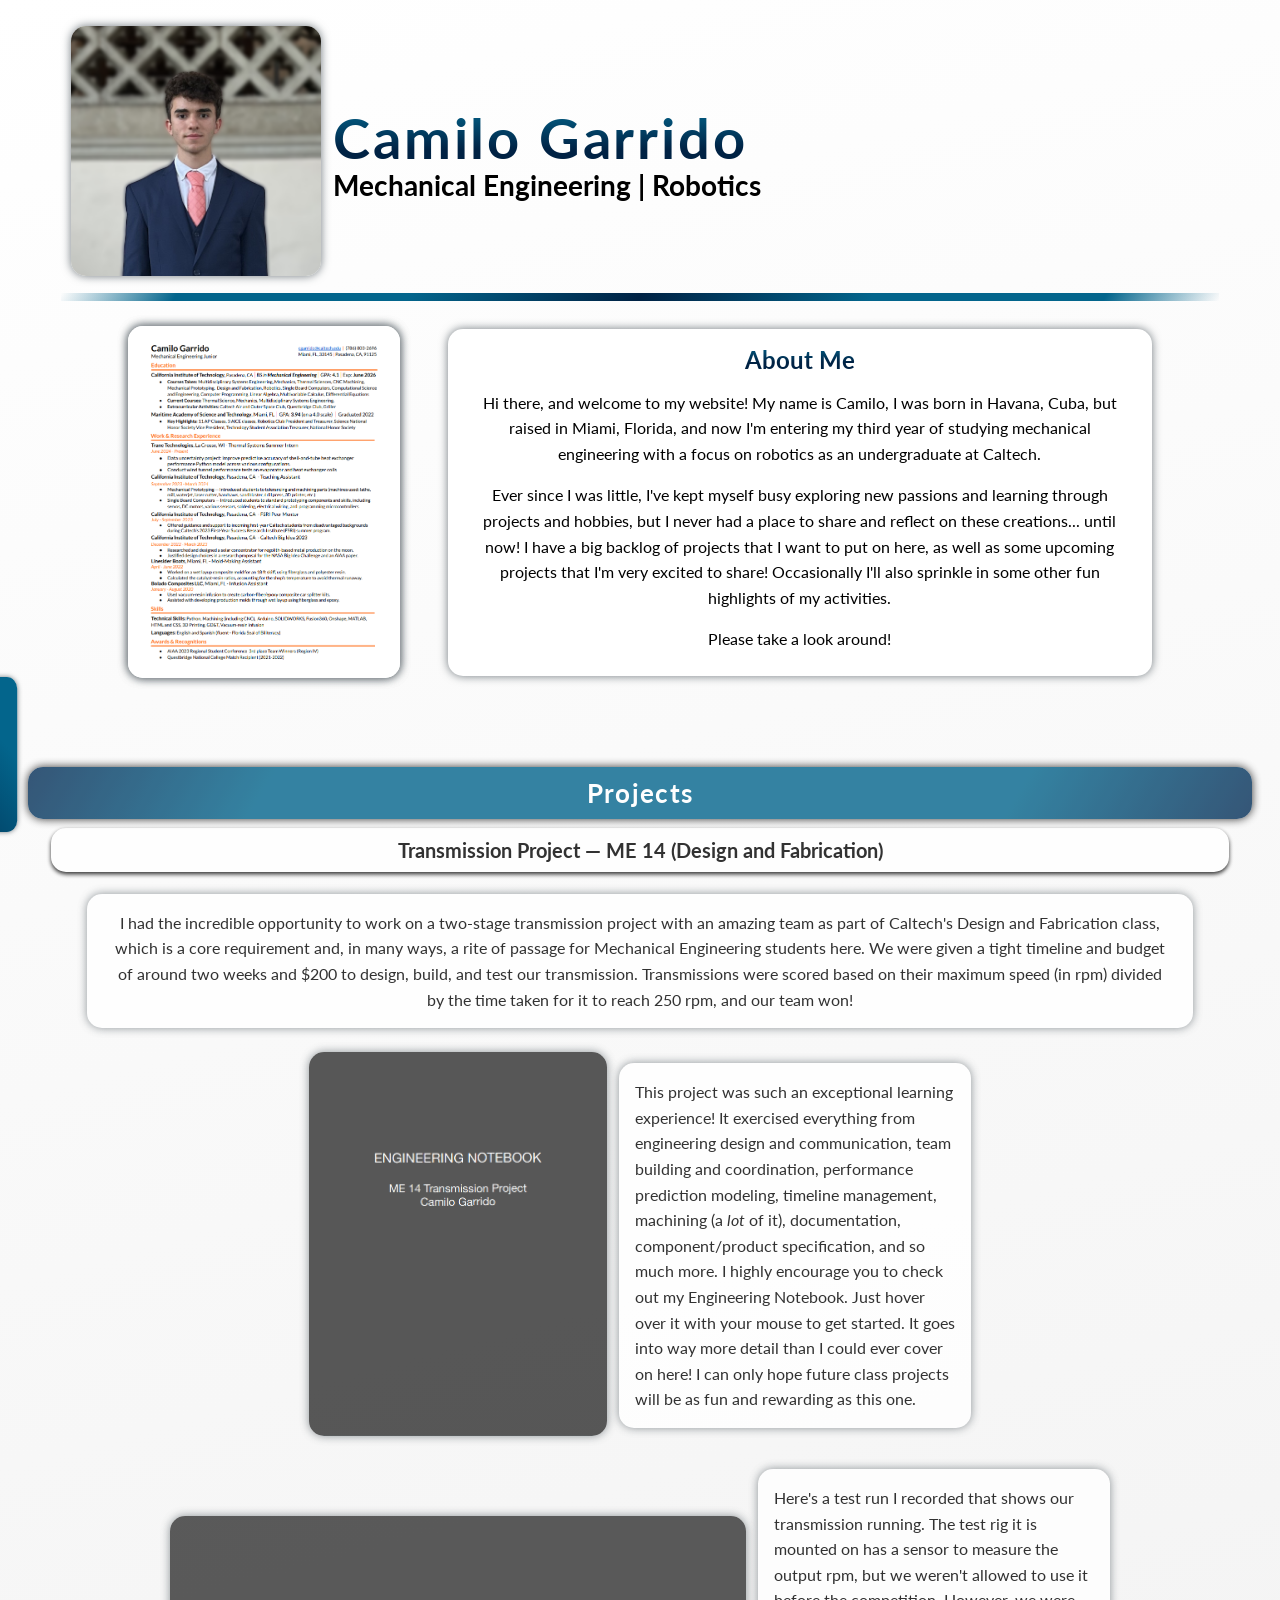
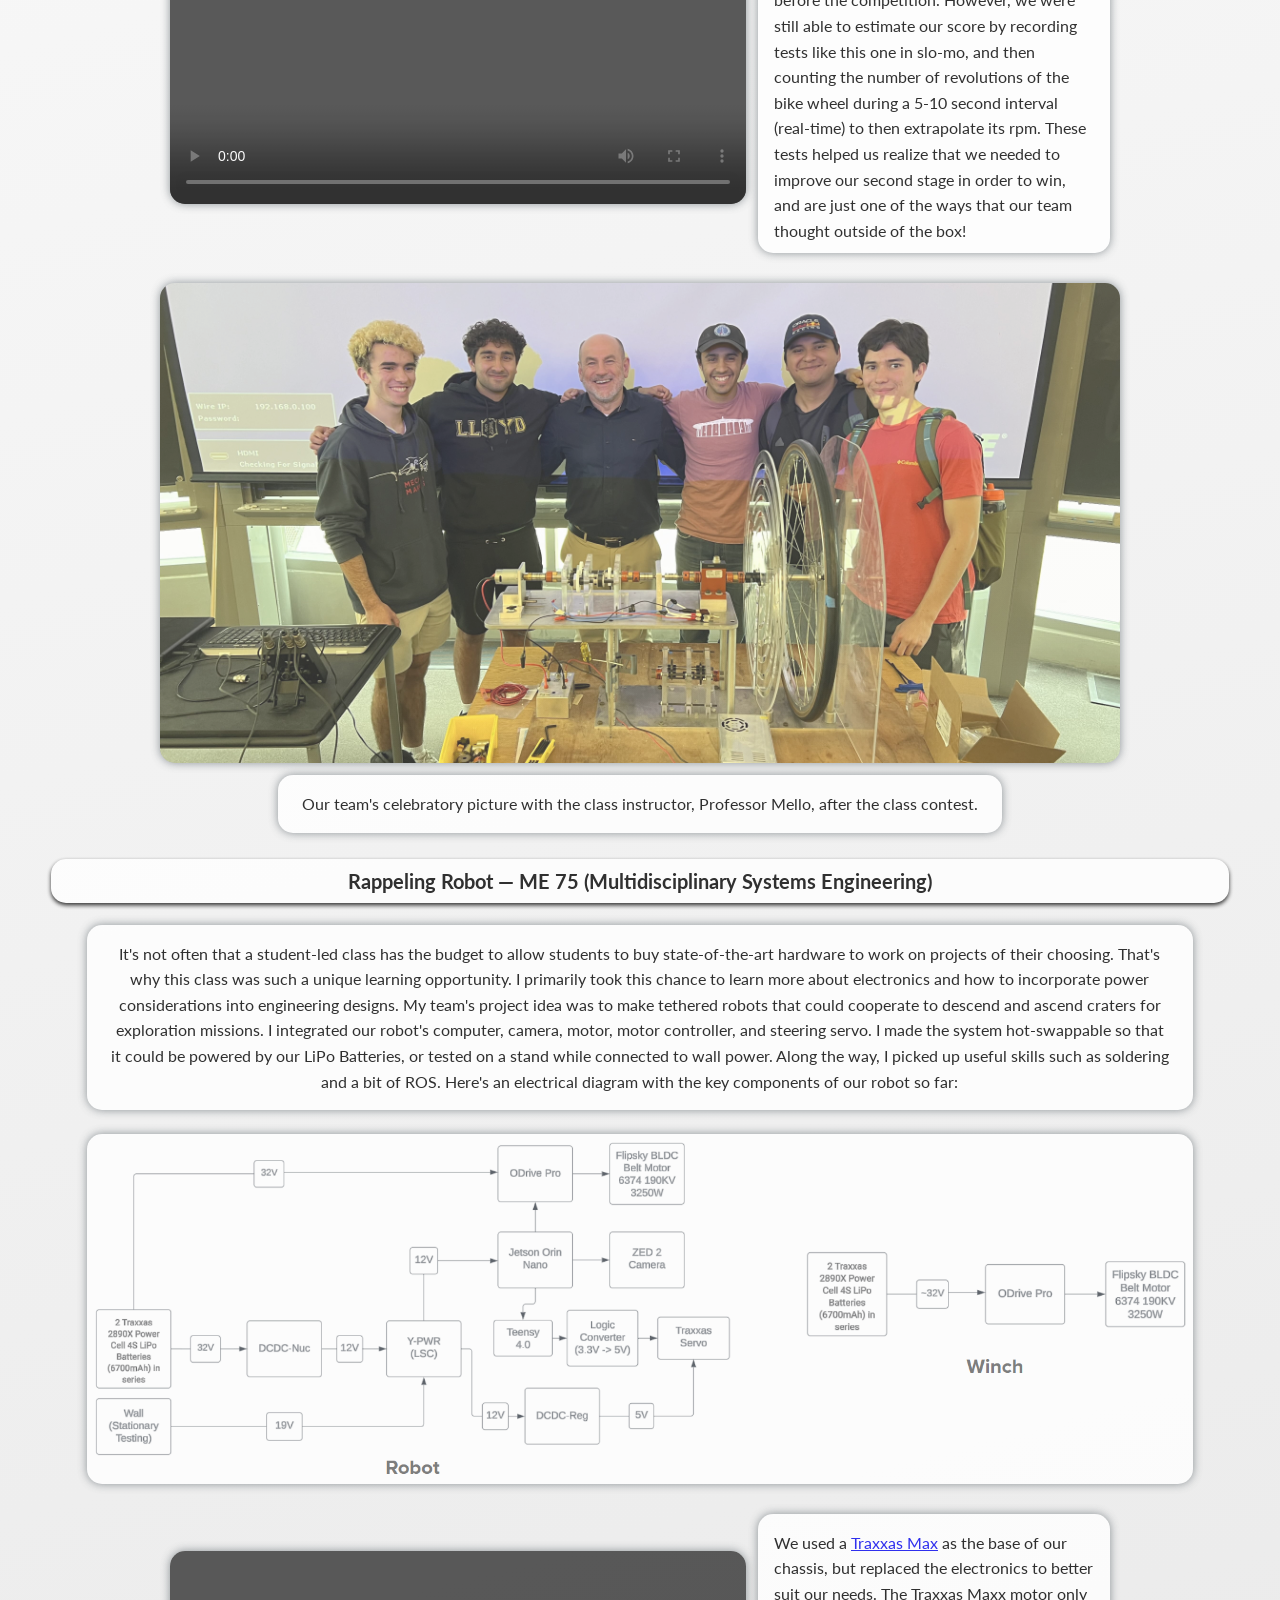
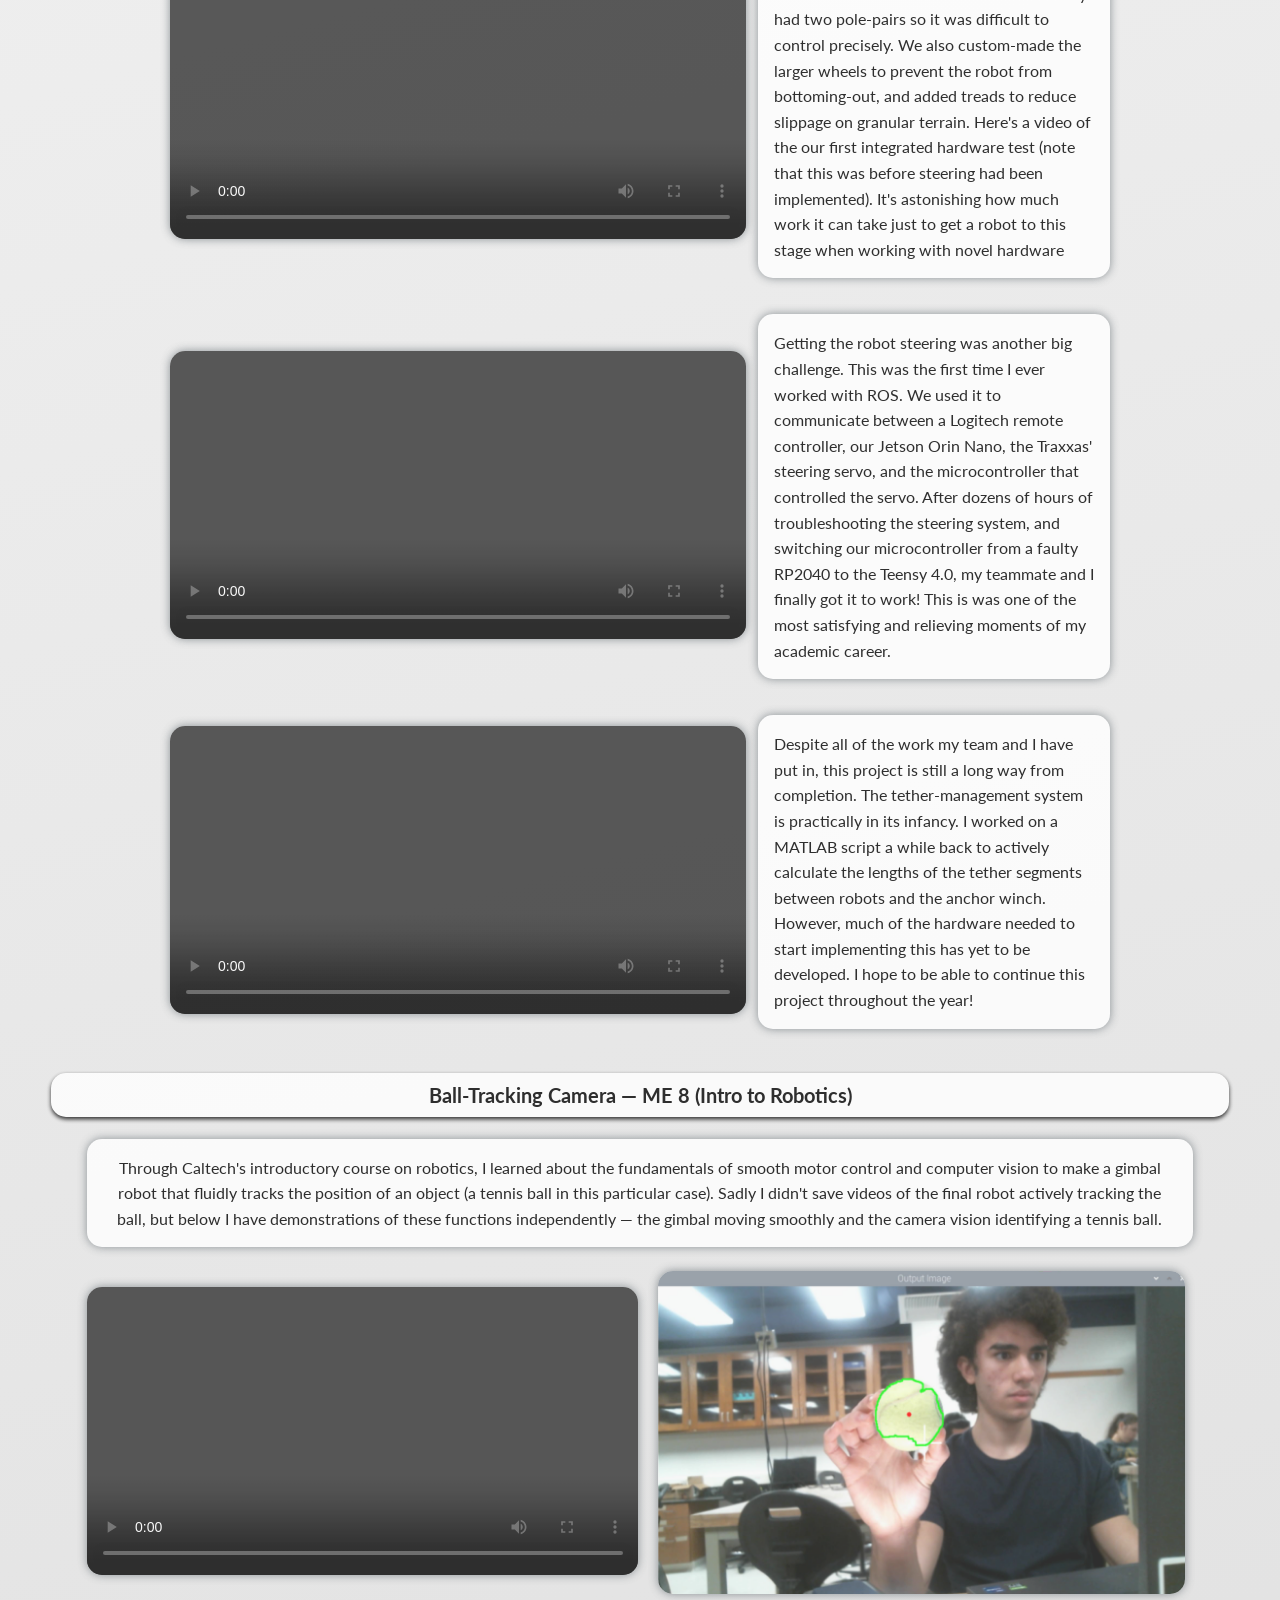
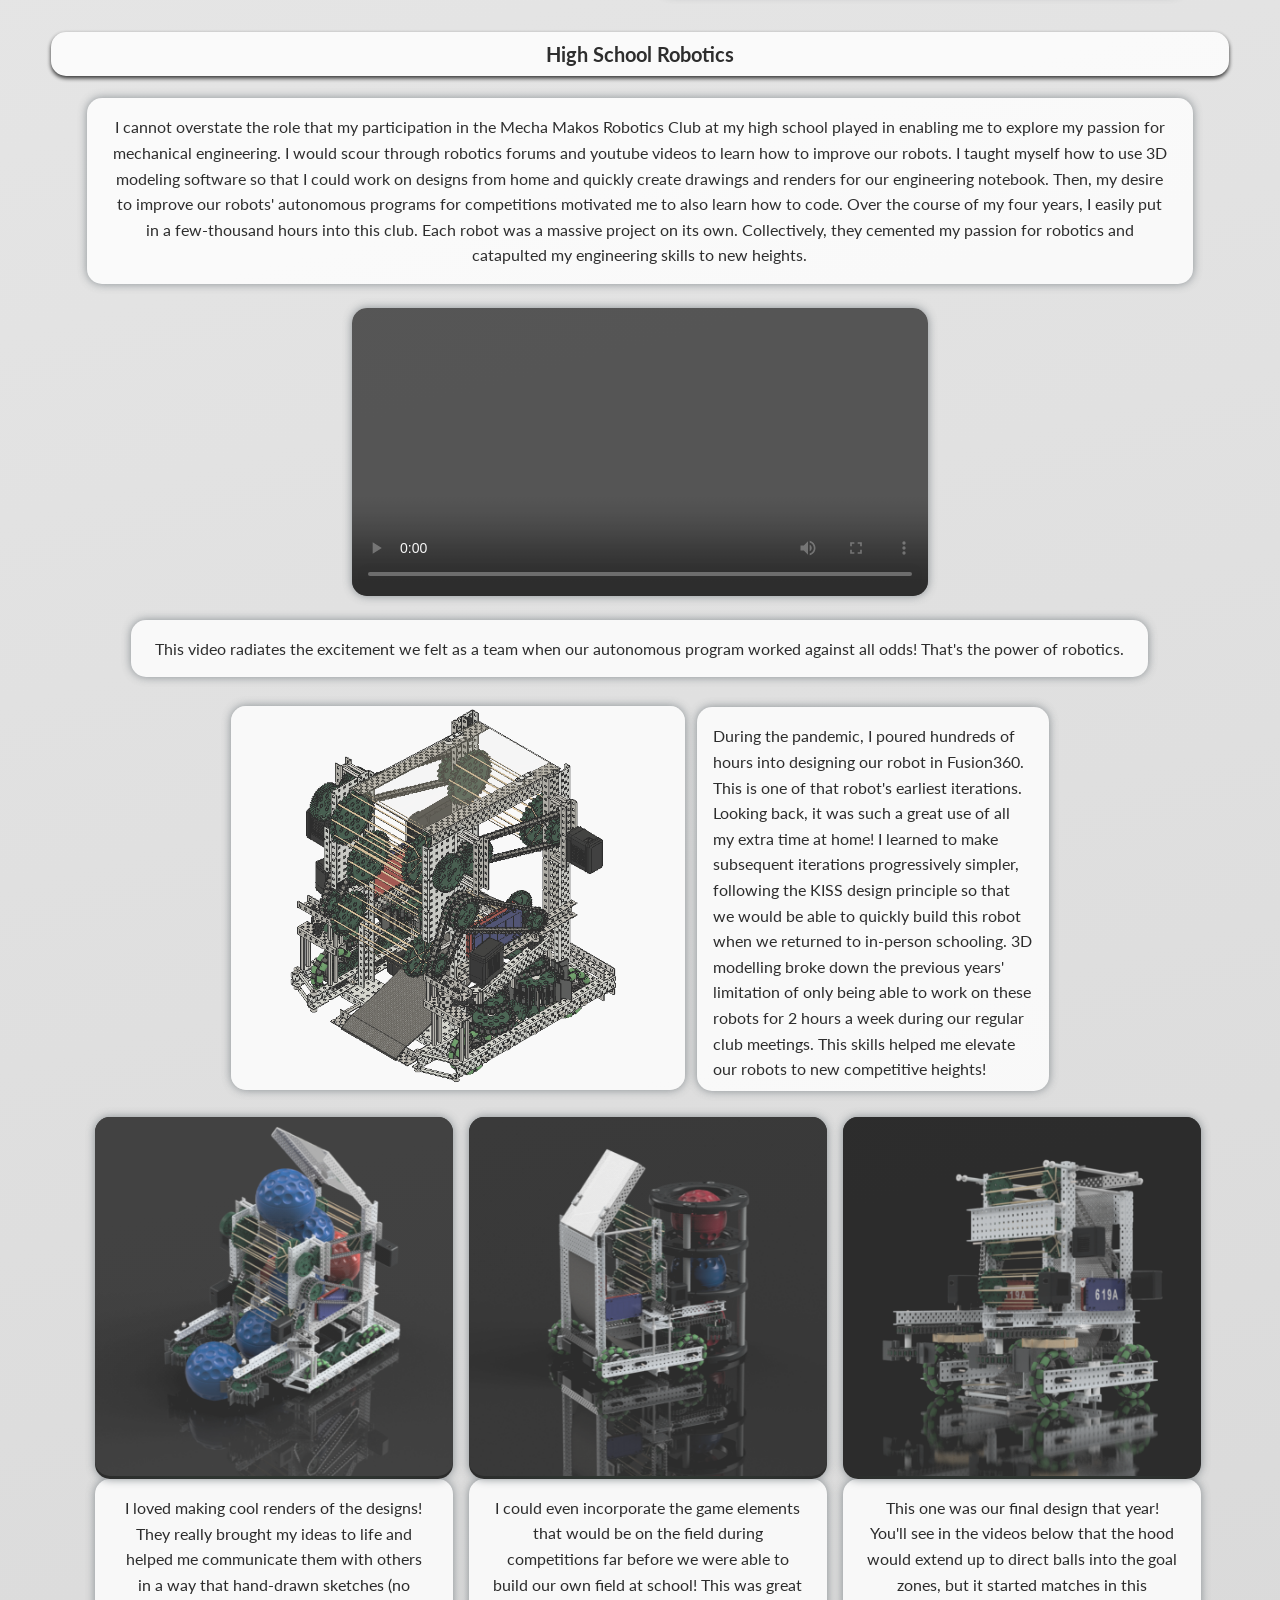
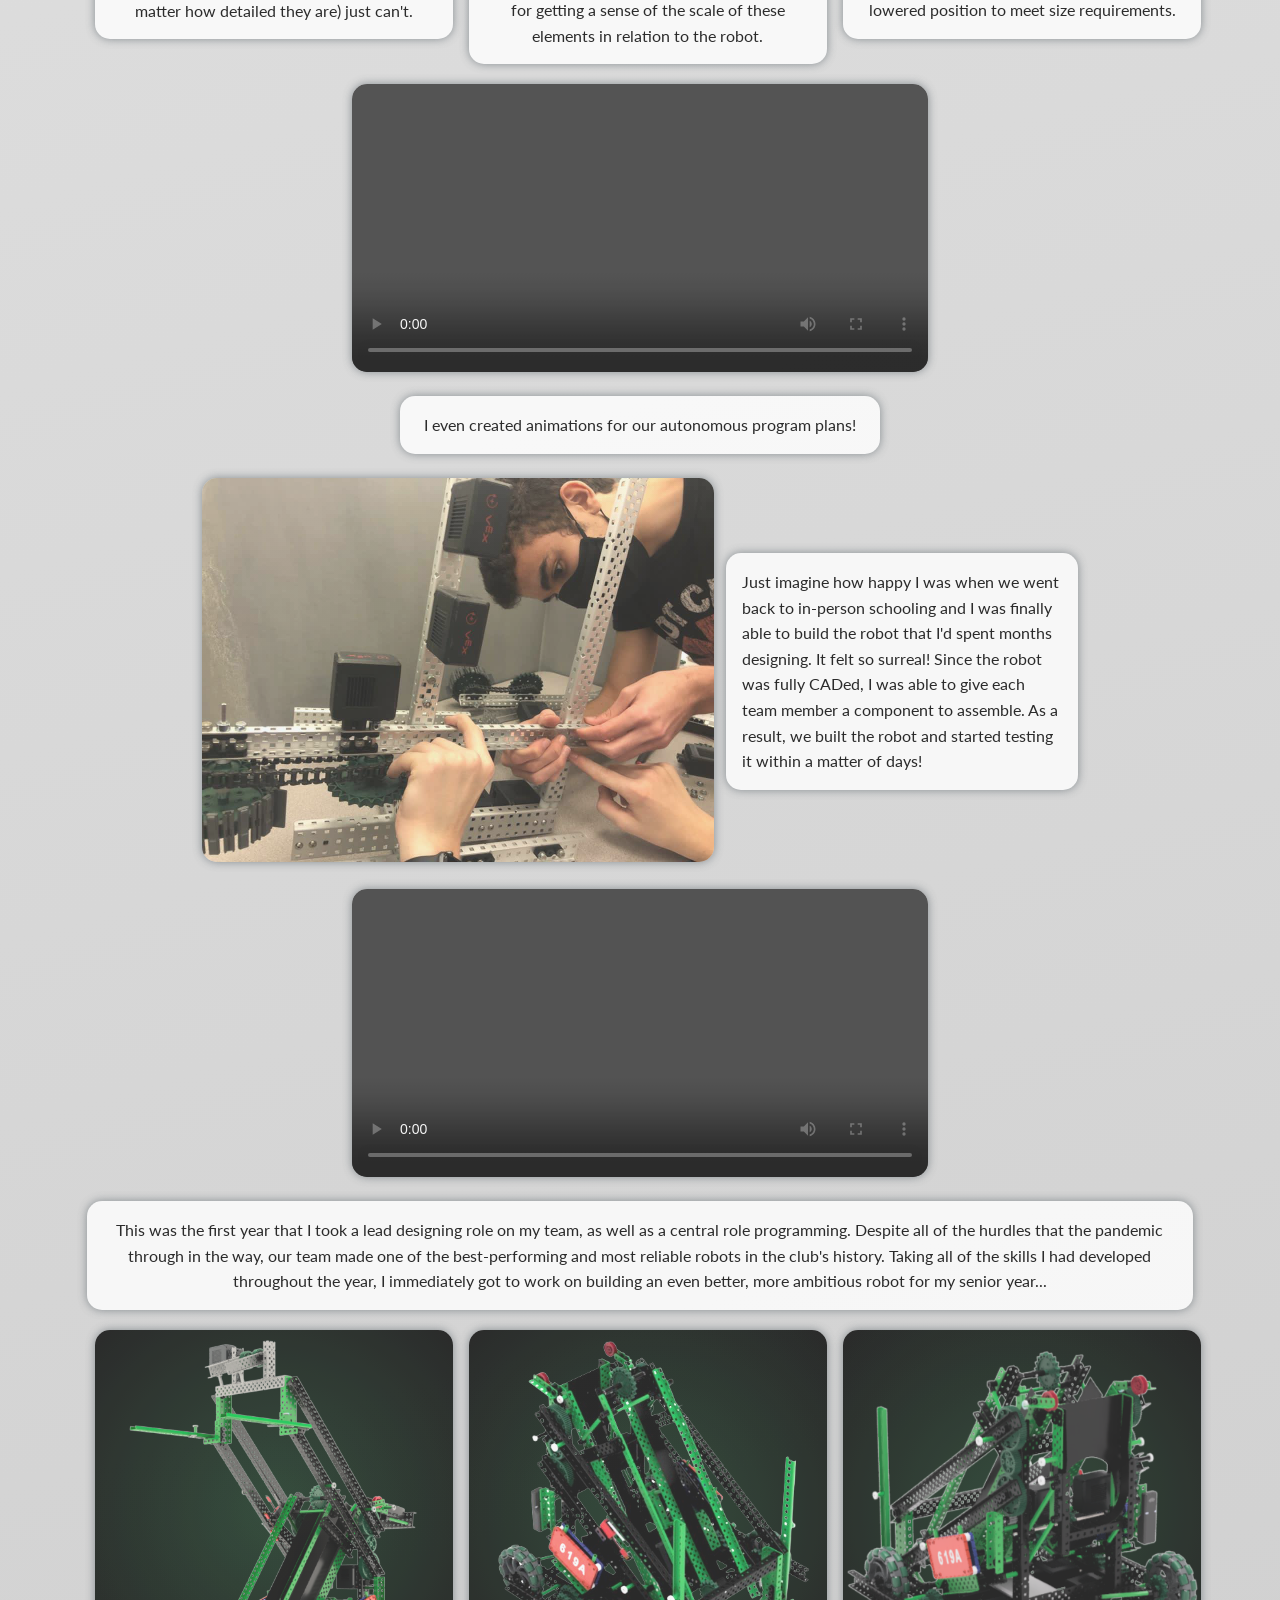
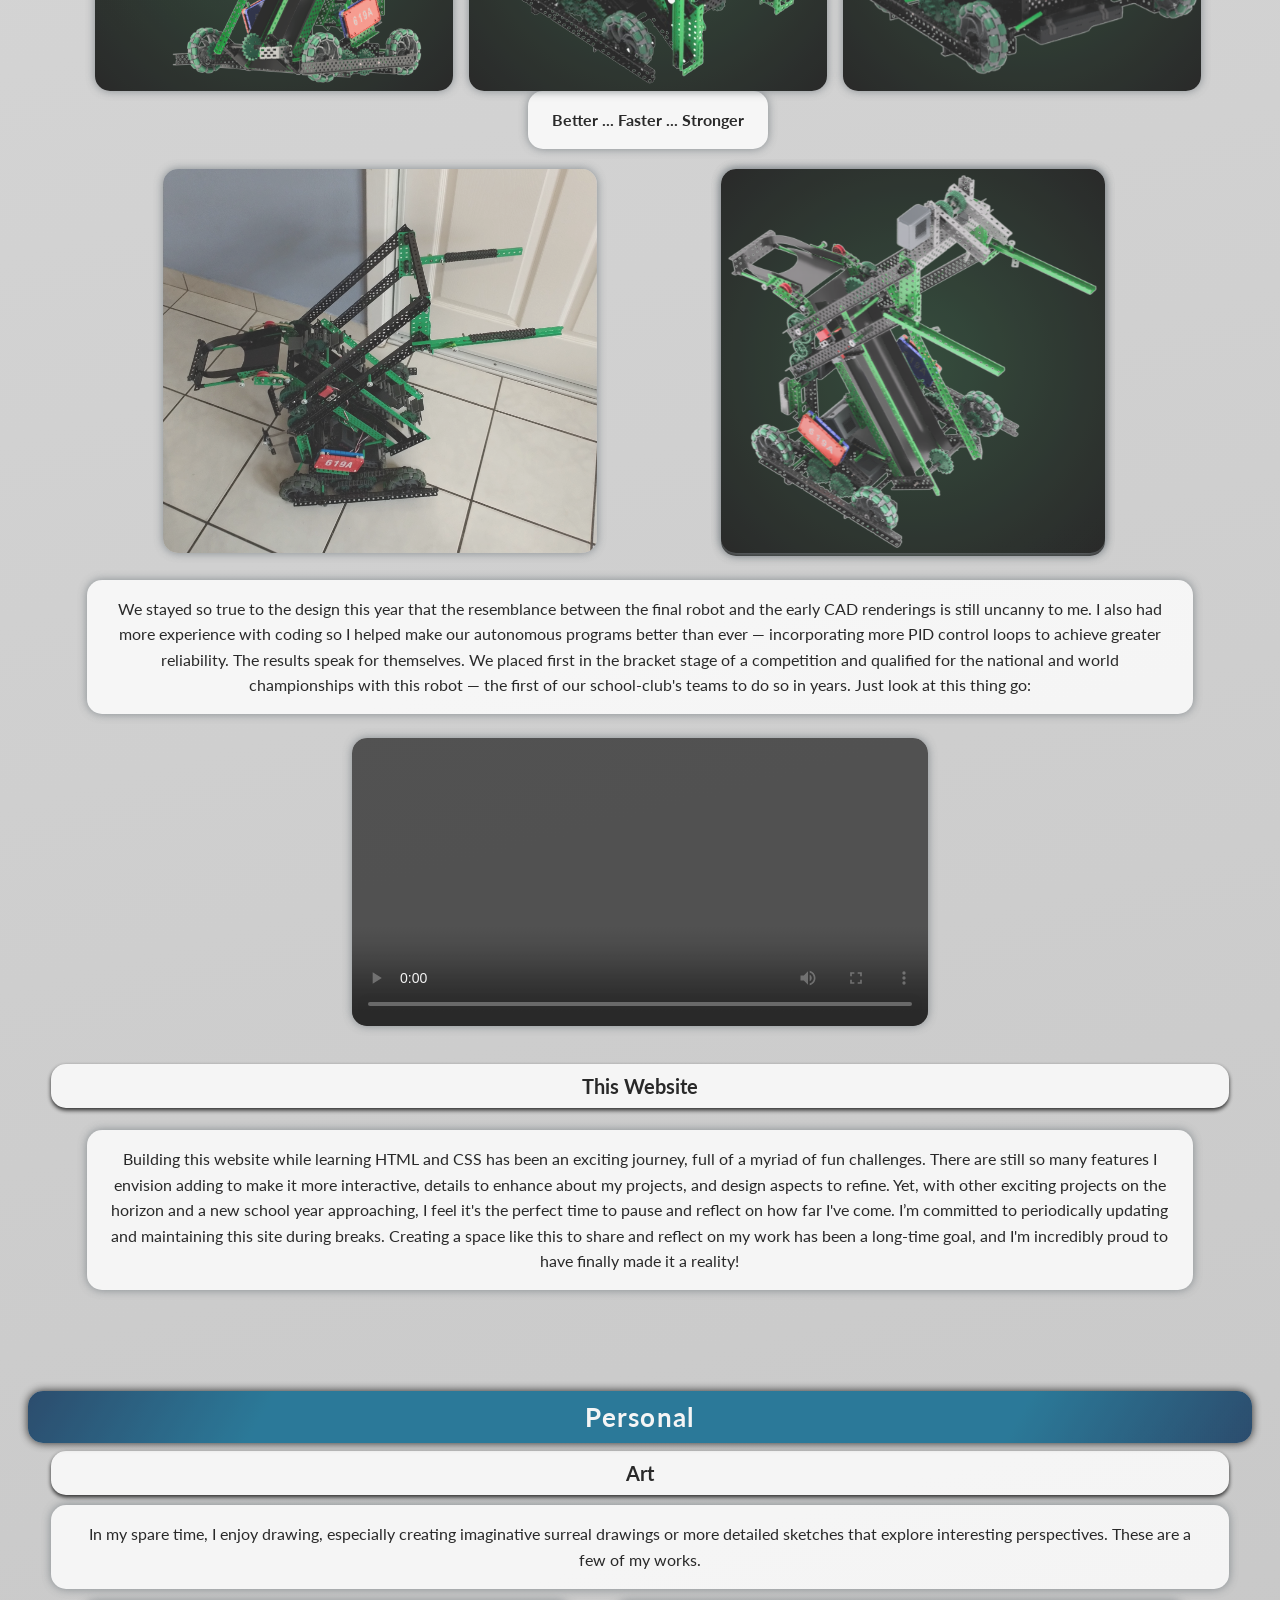
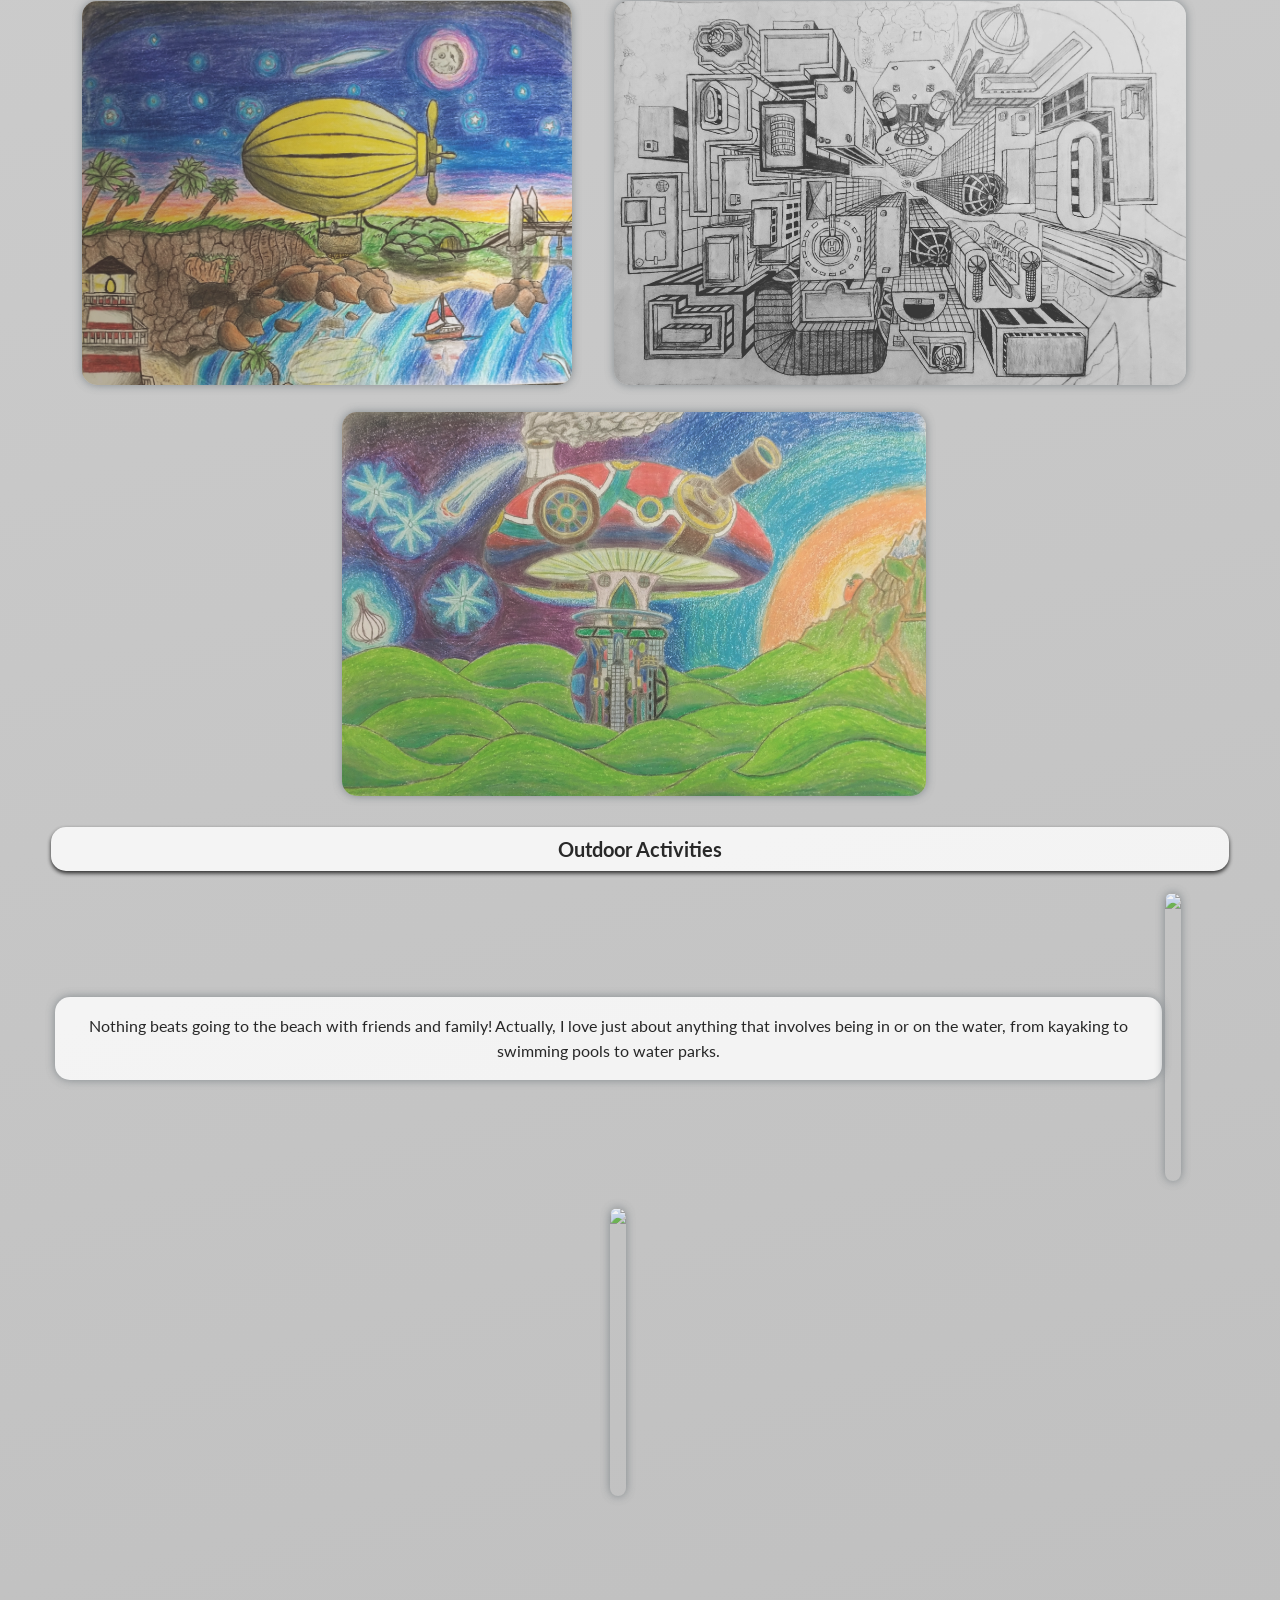
==== index.html @ 1decea57 "Fixed Resume Link" ====
<!DOCTYPE html>

<html lang="en">
    <head>
        <meta charset="UTF-8" />
        <meta name="viewport" content="width=device-width, initial-scale=1.0" />
        <link href="styles.css" rel="stylesheet" />
        <link href='https://fonts.googleapis.com/css?family=Lato' rel='stylesheet'>
        <link rel="stylesheet" href="https://cdnjs.cloudflare.com/ajax/libs/font-awesome/4.7.0/css/font-awesome.min.css">
        <title>Camilo's Portfolio</title>
    </head>
    <body>
        <main id="main">
            <div class="outer" id="welcome-section">
                <div id="name-and-headshot" class="entry">
                    <div id="headshot" class="left media">
                        <img id="headshot" src="portfolio-media/Profile Picture Square.png" />
                    </div>
                    <div id="name-and-headline">
                        <h1 id="name">Camilo Garrido</h1>
                        <h4 id="headline">Mechanical Engineering | Robotics</h4>
                    </div>
                </div>
                <hr/>
                <div id="resume-and-about-me" class="entry">
                    <div id="resume" class="clickable media">
                        <a id="resume-link" target="_blank" href="https://camilo-garrido.github.io/Personal-Portfolio/portfolio-media/Camilo Garrido Resume 2024.pdf">
                            <img id="resume" src="portfolio-media/Resume.png"/>
                            <p id="resume">View my Resume</p>
                        </a>
                    </div>
                    <div id="about-me">
                        <h3 id="about-me">About Me</h3>
                        <p>Hi there, and welcome to my website! My name is Camilo, 
                            I was born in Havana, Cuba, but raised in Miami, 
                            Florida, and now I'm entering my third year of 
                            studying mechanical engineering with a focus on 
                            robotics as an undergraduate at Caltech.</p>
                        <p>Ever since I was little, I've kept myself busy 
                            exploring new passions and learning through projects
                             and hobbies, but I never had a place to share and
                              reflect on these creations... until now! I 
                              have a big backlog of projects that I want to put 
                              on here, as well as some upcoming projects that 
                              I'm very excited to share!  Occasionally I'll also
                               sprinkle in some other fun highlights of my 
                               activities.</p>
                        <p>Please take a look around!</p>
                    </div>
                </div>
            </div>
            <div id="projects" class="outer">
                <h2 id="projects-title">Projects</h2>
                <div id="ME-14-Transmission-Project" class="project-tile">
                    <h3>Transmission Project — ME 14 (Design and Fabrication)</h3>
                    <div class="entry full">
                        <p>I had the incredible opportunity to work on a
                            two-stage transmission project with an amazing
                            team as part of Caltech's Design and Fabrication 
                            class, which is a core requirement and, in many 
                            ways, a rite of passage for Mechanical Engineering 
                            students here. We were given a tight timeline and 
                            budget of around two weeks and $200 to design, 
                            build, and test our transmission. Transmissions 
                            were scored based on their maximum speed (in rpm) 
                            divided by the time taken for it to reach 250 rpm,
                            and our team won!
                        </p>
                    </div>
                    <div class="entry">
                        <div id="transmission-notebook" class="left media">
                            <img id="transmission-notebook-img" src="portfolio-media/Transmission Engineering Notebook Cover.png" />
                            <embed src="portfolio-media/Transmission Engineering Notebook .pdf" 
                                type="application/pdf">
                        </div>
                        <div class="right text">
                            <p>This project was such an exceptional learning experience!
                                It exercised everything from engineering design and 
                                communication, team building and coordination, 
                                performance prediction modeling, timeline
                                management, machining (a <em>lot</em> of it), 
                                documentation, component/product specification, and 
                                so much more. I highly encourage you to check out my 
                                Engineering Notebook. Just hover over it with your mouse
                                to get started. It goes into way more detail than
                                I could ever cover on here! I can only hope future
                                class projects will be as fun and rewarding as this one.
                            </p>
                        </div>
                    </div>
                    <div class="entry">
                        <div class="left media">
                            <video src="portfolio-media/Transmission Testing.mp4" controls>
                                Your browser does not support the video tag.
                            </video>
                        </div>
                        <div class="right">
                            <p>Here's a test run I recorded that shows our transmission 
                                running. The  test rig it is mounted on has a sensor to 
                                measure the output rpm, but we weren't allowed to
                                use it before the competition. However, we were still
                                able to estimate our score by recording tests like
                                this one in slo-mo, and then counting the number of 
                                revolutions of the bike wheel during a 5-10 second
                                interval (real-time) to then extrapolate its rpm.
                                These tests helped us realize that we needed to improve
                                our second stage in order to win, and are just one
                                of the ways that our team thought outside of the box!
                            </p>
                        </div>
                    </div>
                    <div class="entry full media">
                        <img src="portfolio-media/Celebration With Professor Mello.jpg" />
                    </div>
                    <div class="full">
                        <p>Our team's celebratory picture with the class instructor,
                            Professor Mello, after the class contest.</p>
                    </div>
                </div>
                <div id="ME-75-Rappeling Robots-Project" class="project-tile">
                    <h3>Rappeling Robot — ME 75 (Multidisciplinary Systems Engineering)</h3>
                    <div class="entry full">
                        <p>It's not often that a student-led class has the budget
                            to allow students to buy state-of-the-art hardware to
                            work on projects of their choosing. That's why this 
                            class was such a unique learning opportunity. I primarily
                            took this chance to learn more about electronics and
                            how to incorporate power considerations into engineering
                            designs. My team's project idea was to make tethered 
                            robots that could cooperate to descend and ascend craters 
                            for exploration missions. I integrated our robot's 
                            computer, camera, motor, motor controller, and steering 
                            servo. I made the system hot-swappable so that it 
                            could be powered by our LiPo Batteries, or tested on
                            a stand while connected to wall power. Along the way,
                            I picked up useful skills such as soldering and a bit
                            of ROS. Here's an electrical diagram with the key 
                            components of our robot so far:
                        </p>
                    </div>
                    <div class="entry full media">
                        <img src="portfolio-media/ME 75 Electrical Schematic.png" />
                    </div>
                    <div class="entry">
                        <div id="" class="left media">
                            <video src="portfolio-media/Rappeling Robot Driving Day 1.mp4" controls>
                                Your browser does not support the video tag.
                            </video>
                        </div>
                        <div class="right">
                            <p>We used a <a target="blank" href="https://traxxas.com/products/landing/maxx/">
                                Traxxas Max</a> as the base of our chassis, but 
                                replaced the electronics to better suit our needs.
                                The Traxxas Maxx motor only had two pole-pairs so
                                it was difficult to control precisely. We also 
                                custom-made the larger wheels to prevent the robot
                                from bottoming-out, and added treads to reduce
                                slippage on granular terrain. Here's a video of 
                                the our first integrated hardware test (note that
                                this was before steering had been implemented). 
                                It's astonishing how much work it can take just 
                                to get a robot to this stage when working with
                                novel hardware
                            </p>
                        </div>
                    </div>
                    <div class="entry">
                        <div class="left media">
                            <video src="portfolio-media/Rappeling Robot Steering.mp4" controls>
                                Your browser does not support the video tag.
                            </video>
                        </div>
                        <div class="right">
                            <p>Getting the robot steering was another big challenge.
                                This was the first time I ever worked with ROS. We
                                used it to communicate between a Logitech remote 
                                controller, our Jetson Orin Nano, the Traxxas' 
                                steering servo, and the microcontroller that controlled
                                the servo. After dozens of hours of troubleshooting
                                the steering system, and switching our microcontroller
                                from a faulty RP2040 to the Teensy 4.0, my teammate 
                                and I finally got it to work! This is was one of
                                the most satisfying and relieving moments of my 
                                academic career.
                            </p>
                        </div>
                    </div>
                    <div class="entry">
                        <div class="left media">
                            <video src="portfolio-media/Smooth Robot Movements.mp4" controls>
                                Your browser does not support the video tag.
                            </video>
                        </div>
                        <div class="right">
                            <p>Despite all of the work my team and I have put in, this
                                project is still a long way from completion. The tether-management system is practically 
                                in its infancy. I worked on a MATLAB script a while 
                                back to actively calculate the lengths of the tether 
                                segments between robots and the anchor winch. However, 
                                much of the hardware needed to start implementing 
                                this has yet to be developed. I hope to be able to
                                continue this project throughout the year!
                                <!--Which is why I'm so
                                grateful to have been offered the opportunity to continue this work
                                as a research project!-->
                            </p>
                            
                        </div>
                    </div>
                </div>
                <div id="ME-8-Ball-Tracking-Camera" class="project-tile">
                    <h3>Ball-Tracking Camera  — ME 8 (Intro to Robotics)</h3>
                    <div class="entry full">
                        <p> Through Caltech's introductory course on robotics, I
                            learned about the fundamentals of smooth motor control
                            and computer vision to make a gimbal robot that fluidly
                            tracks the position of an object (a tennis ball in 
                            this particular case). Sadly I didn't save videos of
                            the final robot actively tracking the ball, but below
                            I have demonstrations of these functions independently
                            — the gimbal moving smoothly and the camera vision
                            identifying a tennis ball.
                        </p>
                    </div>
                    <div class="entry">
                        <div  class="left media">
                            <video src="portfolio-media/Smooth Motor Control.mp4" controls>
                                Your browser does not support the video tag.
                            </video>
                        </div>
                        <div id="ball-tracking" class="right media">
                            <img  src="portfolio-media/Tennis Ball Tracking.png" />
                        </div>
                    </div>
                </div>
                <div id="High-School-Robotics" class="project-tile">
                    <h3>High School Robotics</h3>
                    <div class="entry full">
                        <p>I cannot overstate the role that my participation in 
                            the Mecha Makos Robotics Club at my high school played
                            in enabling me to explore my passion for mechanical 
                            engineering. I would scour through robotics forums
                            and youtube videos to learn how to improve our robots.
                            I taught myself how to use 3D modeling software so
                            that I could work on designs from home and quickly
                            create drawings and renders for our engineering notebook.
                            Then, my desire to improve our robots' autonomous 
                            programs for competitions motivated me to also learn
                            how to code. Over the course of my four years, I easily
                            put in a few-thousand hours into this club. Each robot
                            was a massive project on its own. Collectively,
                            they cemented my passion for robotics and catapulted
                            my engineering skills to new heights.
                        </p>
                    </div>
                    <div class="entry full media">
                        <video src="portfolio-media/Successful Auton 2020.mp4" controls>
                            Your browser does not support the video tag.
                        </video>
                    </div>
                    <div class="entry full">
                        <p>This video radiates the excitement we felt as a team 
                            when our autonomous program worked against all odds!
                            That's the power of robotics.
                        </p>
                    </div>
                    <div class="entry">
                        <div  class="left media">
                            <img src="portfolio-media/2021 Robot Early Prototype.png" />
                        </div>
                        <div class="right">
                            <p>
                                During the pandemic, I poured hundreds of hours 
                                into designing our robot in Fusion360. This is 
                                one of that robot's earliest iterations. Looking
                                back, it was such a great use of all my extra time at home!
                                I learned to make subsequent iterations progressively
                                simpler, following the KISS design principle so 
                                that we would be able to quickly build this robot
                                when we returned to in-person schooling. 3D modelling
                                broke down the previous years' limitation of only
                                being able to work on these robots for 2 hours a
                                week during our regular club meetings. This skills
                                helped me elevate our robots to new competitive heights!
                            </p>
                        </div>
                    </div>
                    <div class="grid-container">
                        <div class="grid-item">
                            <div class="opaque">
                                <img src="portfolio-media/2021 Robot - Near Final Version.png" />
                            </div>
                            <p>I loved making cool renders of the designs! They 
                                really brought my ideas to life and helped me
                                communicate them with others in a way that 
                                hand-drawn sketches (no matter how detailed they are) just
                                can't.
                            </p>
                        </div>
                        <div class="grid-item">
                            <div class="opaque">
                                <img src="portfolio-media/2021 Robot - Near Final Version Angle 2.png" />
                            </div>
                            <p>I could even incorporate the game elements that 
                                would be on the field during competitions far 
                                before we were able to build our own field 
                                at school! This was great for getting a sense of
                                the scale of these elements in relation to the robot.
                            </p>
                        </div>
                        <div class="grid-item">
                            <div class="opaque">
                                <img src="portfolio-media/619A Robot Final Render.png" />
                            </div>
                            <p>This one was our final design that year! You'll
                                see in the videos below that the hood would extend
                                up to direct balls into the goal zones, but it 
                                started matches in this lowered position to
                                meet size requirements.
                            </p>
                        </div>   
                    </div>
                    <div class="entry full media">
                        <video src="portfolio-media/Auton Animated Run.mp4" controls>
                            Your browser does not support the video tag.
                        </video>
                    </div>
                    <div class="entry full">
                        <p>I even created animations for our autonomous
                            program plans!
                        </p>
                    </div>                                             
                    <div class="entry">
                        <div  class="left media">
                            <img src="portfolio-media/Building 2021 Vex Robot.jpg" />
                        </div>
                        <div class="right">
                            <p>Just imagine how happy I was when we went back to
                                in-person schooling and I was finally able to build
                                the robot that I'd spent months designing. It
                                felt so surreal! Since the robot was fully CADed,
                                I was able to give each team member a component 
                                to assemble. As a result, we built the robot and
                                started testing it within a matter of days!
                            </p>
                        </div>
                    </div>
                    <div class="entry full media">
                        <video src="portfolio-media/IMG_4162.mp4" controls>
                            Your browser does not support the video tag.
                        </video>
                    </div>
                    <div class="entry full">
                        <p>This was the first year that I took a lead designing
                            role on my team, as well as a central role programming.
                            Despite all of the hurdles that the pandemic through
                            in the way, our team made one of the best-performing
                            and most reliable robots in the club's history. Taking
                            all of the skills I had developed throughout the year,
                            I immediately got to work on building an even better,
                            more ambitious robot for my senior year...
                        </p>
                    </div>
                    <div class="grid-container">
                        <div class="grid-item">
                            <div class="green">
                                <a target="_blank" src="https://gmail806273.autodesk360.com/g/projects/20210404399694276/data/dXJuOmFkc2sud2lwcHJvZDpmcy5mb2xkZXI6Y28uUF91STQxTk1SQ21iSk9fbm5Dd3FGdw/dXJuOmFkc2sud2lwcHJvZDpkbS5saW5lYWdlOlRkM3BzQVdpUVhLVXZrNzZsYXJmNmc/viewer">
                                    <img src="portfolio-media/2022 VEX Robot CAD Angle 2.png" />
                                </a>
                            </div>
                        </div>
                        <div  class="grid-item">
                            <div class="green">
                                <a target="_blank" href="https://gmail806273.autodesk360.com/g/projects/20210404399694276/data/dXJuOmFkc2sud2lwcHJvZDpmcy5mb2xkZXI6Y28uUF91STQxTk1SQ21iSk9fbm5Dd3FGdw/dXJuOmFkc2sud2lwcHJvZDpkbS5saW5lYWdlOlRkM3BzQVdpUVhLVXZrNzZsYXJmNmc/viewer">
                                    <img src="portfolio-media/2022_VEX_Robot_CAD_Home_View_New.png" />
                                </a>
                            </div>
                            <p><b>Better ... Faster ... Stronger</b></p>
                        </div>
                        <div class="grid-item">
                            <div class="green">
                                <a target="_blank" href="https://gmail806273.autodesk360.com/g/projects/20210404399694276/data/dXJuOmFkc2sud2lwcHJvZDpmcy5mb2xkZXI6Y28uUF91STQxTk1SQ21iSk9fbm5Dd3FGdw/dXJuOmFkc2sud2lwcHJvZDpkbS5saW5lYWdlOlRkM3BzQVdpUVhLVXZrNzZsYXJmNmc/viewer">
                                    <img src="portfolio-media/2022 VEX Robot CAD Angle 3.png"/>
                                </a>
                            </div>
                        </div>
                    </div>
                    <div class="entry">
                        <div  class="left media">
                            <img src="portfolio-media/2022 Vex Robot.jpg" />
                        </div>
                    </div>
                    <div class="entry">
                        <div  class="left media green">
                            <img src="portfolio-media/2022 VEX Robot CAD Angle 1 (New).png"/>
                        </div>
                    </div>
                    <div class="entry full">
                        <p>We stayed so true to the design this year that the
                            resemblance between the final robot and the early CAD
                            renderings is still uncanny to me. I also had more
                            experience with coding so I helped make our autonomous
                            programs better than ever — incorporating more PID
                            control loops to achieve greater reliability. The 
                            results speak for themselves. We placed first in the 
                            bracket stage of a competition and qualified for the
                            national and world championships with this robot — 
                            the first of our school-club's teams to do so in years.
                            Just look at this thing go:
                        </p>
                    </div>
                    <div class="entry full media">
                        <video src="portfolio-media/2022 Robotics Competition.MP4" controls>
                            Your browser does not support the video tag.
                        </video>
                    </div>
                </div>
                <div id="Website" class="project-tile">
                    <h3>This Website</h3>
                    <div class="entry full">
                        <p>Building this website while learning HTML and CSS has
                            been an exciting journey, full of a myriad of fun 
                            challenges. There are still so many features I 
                            envision adding to make it more interactive, details
                            to enhance about my projects, and design aspects to 
                            refine. Yet, with other exciting projects on the 
                            horizon and a new school year approaching, I feel it's
                            the perfect time to pause and reflect on how far I've 
                            come. I’m committed to periodically updating and 
                            maintaining this site during breaks. Creating a space
                            like this to share and reflect on my work has been 
                            a long-time goal, and I'm incredibly proud to have 
                            finally made it a reality!
                        </p>
                    </div>
                </div>
            </div>
            <div class="outer" id="personal">
                <h2 id="personal-title">Personal</h2>
                <h3>Art</h3>
                <div class="full">
                    <p>In my spare time, I enjoy drawing, especially creating 
                        imaginative surreal drawings or more detailed sketches
                        that explore interesting perspectives. These are a few 
                        of my works.
                    </p>
                </div>
                <div class="personal-tile">
                    <div class="entry">
                        <div class="left media">
                            <img  src="portfolio-media/Yellow Zeppelin.jpg" />
                        </div>
                    </div>
                    <div class="entry">
                        <div class="left media">
                            <img  src="portfolio-media/Bird's Eye View of City.jpg" />
                        </div>
                    </div>
                    <div class="entry">
                        <div class="left media">
                            <img  src="portfolio-media/Mushroom City Pastel.jpg" />
                        </div>
                    </div>
                </div>
                <h3>Outdoor Activities</h3>
                <div class="personal-tile">
                    <div class="entry full">
                        <p>Nothing beats going to the beach with friends and family!
                            Actually, I love just about anything that involves being
                            in or on the water, from kayaking to swimming pools to 
                            water parks.
                        </p>
                    </div>
                    <div class="entry">
                        <div class="left media">
                            <img src="portfolio-media/San Diego Beach.png"/>
                        </div>
                        <div class="right">
                        </div>
                    </div>
                    <div class="entry">
                        <div class="left media">
                            <img src="portfolio-media/Sandbar with Dad.png"/>
                        </div>
                        <div class="right">
                        </div>
                    </div>
                </div>
                <!--
                <h3>Other Interests</h3>
                <div class="personal-tile">
                    <div class="entry full">
                        <p>
                        </p>
                    </div>
                </div>
                -->
            </div>
            </div>
            <div id="navbar" class="shortcuts">
                <section class="in-site-links">
                    <a class="clickable shortcut" id="About" href="#welcome-section">
                        <h5>About</h5>
                    </a>
                    <a class="clickable shortcut" id="Projects" href="#projects">
                        <h5>Projects</h5>
                    </a>
                    <a class="clickable shortcut" id="Personal" href="#personal">
                        <h5>Personal</h5>
                    </a>
                </section>
                <div class="socials">
                    <a class="clickable social shortcut" id="linkedin" target="blank" href="https://www.linkedin.com/in/camilo-garrido-0898a0197/"><i class="fa fa-linkedin-square" style="font-size:min(5.7vw, 30px);color:#0A66C2;background:linear-gradient(transparent 20%,white 20%,white 80%,transparent 80%);border-radius:min(1.62vw, 8.1px);margin-right:min(2vw,6px)"></i></a>
                    <a class="clickable social shortcut" id="instagram" target="blank" href="https://www.instagram.com/camilogarrido72/"><i class="fa fa-instagram" style="font-size:min(5vw, 25px); background:radial-gradient(circle at 30% 110%,#ffdb8b 0%,#ee653d 25%,#d42e81 50%,#a237b6 75%,#3e57bc 100%);border-radius:min(1.62vw, 8.1px);padding: min(0.125vw, 0.875px) min(0.5vw, 3.5px);"></i></a>
                </div>
            </div>
        </main>
    </body>
</html>
---- styles.css ----
:root {
  --silver: #C0C0C0;
  --steel: #71797E;
  --border-radius: min(3vw, 15px);
}

@keyframes active-glow {
  0% {
    box-shadow: 0 0.5vh 0.5vh white;
  }
  15% {
    box-shadow: 0.5vh 0.5vh 1.5vh white;
  }
  25% {
    box-shadow: 0.5vh 0 0.5vh white;
  }
  40% {
    box-shadow: 0.5vh -0.5vh 1.5vh white;
  }
  50% {
    box-shadow: 0 -0.5vh 0.5vh white;
  }
  65% {
    box-shadow: -0.5vh -0.5vh 1.5vh white;
  }
  75% {
    box-shadow: -0.5vh 0 0.5vh white;
  }
  90% {
    box-shadow: -0.5vh 0.5vh 1.5vh white;
  }
  100% {
    box-shadow: 0 0.5vh 0.5vh white;
  }
}

body {
  margin: 0;
  margin-bottom: 4em;
  background: linear-gradient(165deg, white, var(--silver));
  font-family: Lato, Arial;
  min-width: 38em;
}

.outer {
  padding: 2vw 4vw;
  max-width: 100em;
  margin: auto;
}

.outer:not(#welcome-section) {
  opacity: .8;
  transition: .375s ease;
}

.outer:not(#welcome-section):hover {
  opacity: 1;
  transition: 0.375s ease;
}

hr {
  background: linear-gradient(-60deg, transparent, #03658c 10%, #03658c
                              30%, #002244, #03658c 70%, #03658c 90%,
                              transparent);
  border: none;
  height: min(0.75vw, 8px);
  margin: min(.75vw, 15px);
  padding: 0;
}

.project-tile, .personal-tile {
  display: flex;
  flex-direction: row;
  justify-content: space-evenly;
  flex-wrap: wrap;
  margin-bottom: 1em;
}

.entry {
  display: flex;
  margin: .75em 0;
  align-items: center;
  max-width: 94%;
}

.media.full * {
  max-height: 30em;
  max-width: 100%;
  min-height: 18em;
  background-color: white;
}

.full * {
  margin: auto;
}

.media:not(.full) *:not(#resume, #headshot, embed) {
  max-height: 24em;
  max-width: 100%;
  min-height: 18em;
}

.media * {
  height: 100%;
  border-radius: var(--border-radius);
}

img, video {
  box-shadow: 0 0 10px var(--steel);
}

.left, .right {
  margin: 0 .75em;
}

.left {
  margin-left: 0;
}

.right {
  margin-right: 0;
}

.left:not(.media), .right:not(.media) {
  background-color: white;
  padding: 0 1em;
  box-shadow: 0 0 10px var(--steel);
  border-radius: var(--border-radius);
  max-height: 24em;
  margin: .375em 0;
}

.left:not(.media), .right:not(.media) {
  max-width: 20em;
}

h1 {
  background: linear-gradient(#03658c, #002244 70%, #002244);
  background-clip: text;
  color: transparent;
  font-size: 3.5em;
  border-radius: var(--border-radius);
  letter-spacing: 0.05em;
  font-weight: bold;
  line-height: 1.1em;
  margin: 0;
}

h2 {
  position: sticky;
  font-size: 1.625em;
  letter-spacing: .05em;
  top: -0.325em;
  text-align: center;
  width: 100%;
  color: white;
  background: linear-gradient(-60deg, #042d56, #03658c 20%, #03658c 80%, #042d56);
  padding: min(2vw, 10px) 2%;
  margin-left: -2%;
  margin-bottom: -.05em;
  border-radius: var(--border-radius);
  box-shadow: 0 0 min(1.5vw,1.5vh,10px) black;
  z-index: 4;
}

h3 {
  text-align: center;
  width: 100%;
  margin: 0;
}

h3#about-me {
  font-size: 1.5em;
  background: linear-gradient(#03658c, #002244 60%, #002244);
  background-clip: text;
  color: transparent;
}

h3:not(#about-me) {
  font-size: 1.25em;
  position: sticky;
  top: 1.75em;
  background: white;/*linear-gradient(-60deg, var(--silver), white 20%, white 80%,
                              var(--silver));*/
  padding: .5em 0;
  margin: .5em 0;
  z-index: 3;
  border-radius: var(--border-radius);
  box-shadow: 0 0.25vh 0.5vh black;
}

h4 {
  margin: 0;
  font-size: 1.75em;
}

h5 {
  margin: 0;
  font-size: min(3vw, 15px);
}

p {
  font-size: 1em;
  line-height: 1.6em;
}

.full {
  width: 100%;
}

.full p, .grid-item p {
  padding: 1em 1.5em;
  text-align: center;
  width: fit-content;
  height: fit-content;
  background-color: white;
  border-radius: var(--border-radius);
  box-shadow:  0 0 10px var(--steel);
  margin: auto;
}


.clickable {
  transition: 0.3s ease;
}

.clickable:hover {
  transform: scale(105%);
  transition: 0.3s ease;
}

/* REMOVE AFTER SUBMISSION 
#welcome-section {
  height: 100vh;
}*/

#name-and-headshot {
  margin: 0;
  justify-content: left;
  width: 100%;
}

div#headshot {
  width: min(45vw, 250px);
  height: min(45vw, 250px);
  margin-bottom: min(2vw, 7.5px);
  padding: 0;
}

img#headshot {
  width: 100%;
  height: 100%;
  object-fit: cover;
  margin-left: min(3vw, 20px);
}

div#name-and-headline {
  padding-left: min(3vw, 20px);
  margin-left: 0;
}

#resume-and-about-me {
  width: 100%;
  display: flex;
  flex-wrap: wrap;
  justify-content: center;
  align-content: center;
  margin: auto;
}

div#resume {
  transition: .375s ease;
  position: relative;
  order: 1;
  border-radius: var(--border-radius);
  box-shadow: 0 0 10px var(--steel);
  background-color: white;
  margin: 1em 0;
  margin-right: 3em;
  height: 22em;
}

p#resume {
  position: absolute;
  top: 0;
  left: 0;
  height: 100%;
  width: 100%;
  margin: 0;
  background: radial-gradient(ellipse 70% 40%, white, rgba(255, 255, 255, 0.5));
  color: #042d56;
  font-weight: bold;
  display: flex;
  justify-content: center;
  align-items: center;
  opacity: 0;
  transition: opacity 0.3s ease;
  z-index: 2;
  border-radius: var(--border-radius);
}

#resume:hover p#resume {
  opacity: 1;
}

img#resume {
  position: relative;
  height: 100%;
  z-index: 1;
}

img#resume, a {
  height: 100%;
}

div#about-me {
  text-align: center;
  order: 2;
  box-shadow: 0 0 10px var(--steel);
  border-radius: var(--border-radius);
  width: 40em;
  padding: 1em 2em 0.5em 2em;
  margin: 1em 0;
  background-color: white;
}

embed {
  transition: 0.3s ease;
  opacity: 0;
  position: absolute;
  top: 0;
  left: 0;
  z-index: 1;
}

#transmission-notebook {
  position: relative;
}

#transmission-notebook-img {
  transition: opacity 0.3s ease;
}

#transmission-notebook:hover #transmission-notebook-img {
  opacity: 0;
}

#transmission-notebook:hover embed {
  opacity: 1;
  top: -25%;
  left: 0;
  width: 300%;
  max-width: 42em;
  height: 150%;
  z-index: 1;
}

.grid-container {
  display: grid;
  grid-template-columns: repeat(3, 1fr);
  gap: 1em;
  width: 100%;
  max-width: 94%;
  margin: 0 auto;
  overflow: visible;
}

.green, .opaque {
  background: radial-gradient(rgb(15,45,25), black);
  border-radius: var(--border-radius);
  box-shadow: 0 0 10px var(--steel);
  width: 100%;
  aspect-ratio: 1/1;
}

.grid-item {
  margin: .5em;
  border-radius: var(--border-radius);
  text-align: center;
  width: 100%;
  max-width: 100%;
  max-height: 100%;
}

.grid-item .green, .grid-item .opaque {
  overflow: visible;
  position: relative;
}

.grid-item img {
  width: 100%;
  height: auto;
  border-radius: var(--border-radius);
  object-fit: cover;
  box-shadow: none;
}

.grid-item .green img {
  transition: transform 0.3s ease;
}

.grid-item .green img:hover {
  transform: scale(1.125);
  object-fit: cover;
  z-index: 2;
  position: absolute;
  left: 0;
  top: 0;
}

#ball-tracking {
  display: flex;
  align-items: center;
  justify-content: center;
  height: 100%;
  max-height: 22em;
  margin: .5em;
}

#ball-tracking img {
  max-height: 100%;
  width: auto;
}

.shortcuts {
  transition: 0.3s ease;
  background: linear-gradient(45deg, #002244, #03658c 75%);
  color: white;
  padding: .75% 8% .75% .75%;
  border-radius: 1% 7.5% 7.5% 1%;
  box-shadow: 0 0 0.5vw var(--steel);
  position: fixed;
  bottom: 7.5vh;
  font-size: 1em;
  transform: translateX(-80%) scaleX(80%);
  line-height: 2;
  /*animation: 10s linear infinite active-glow;*/
  z-index: 5;
}

.shortcuts:hover {
  transform: scaleX(100%);
  padding-right: 1.25%;
}

a.shortcut {
  display: block;
  color: white;
}

.socials {
  display: flex;
  flex-direction: row;
  align-items: center;
  margin: min(1.5vh, 5px) 0;
  transition: .25s linear;
}

a.social:hover {
  transform: translateY(max(-.75vh,-2.5px));
}

@media(max-width: 55em) {
  .entry {
    flex-wrap: wrap;
    justify-content: center;
  }

  .media *:not(#resume, #headshot, embed) {
    height: 100%;
    max-height: 30em;
  }

  .grid-container {
    grid-template-columns: 1fr;
    width: auto;
  }

  .grid-item * {
    height: 100%;
    width: auto;
    max-height: 30em;
  }

  .opaque {
    margin: auto;
  }

  #High-School-Robotics h3 {
    margin-top: 2em;
  }
}

@media(max-width: 78em) {
  div#resume {
    transition: .375s ease;
    order: 3;
    height: max(35vw, 30em);
    margin: min(2%, 1.5em) auto;
  }
}

/*
.full img, .full video {
  height: 100%;
  /*width: 100%;
  object-fit: cover;
  display: block;
}

.horizontal * {
  max-height: 5em;
  background-color: orange;
  /*
  width: 61%;
  max-width: 33em;
}

.vertical * {
  height: 32%;
  background-color: green;
  /*
  width: 34.3125%;
  max-width: 15.5em;
}

--- In media: ---
div.vertical {
    width: 96%;
  }

  div.horizontal {
    width: 96%;
  }
*/
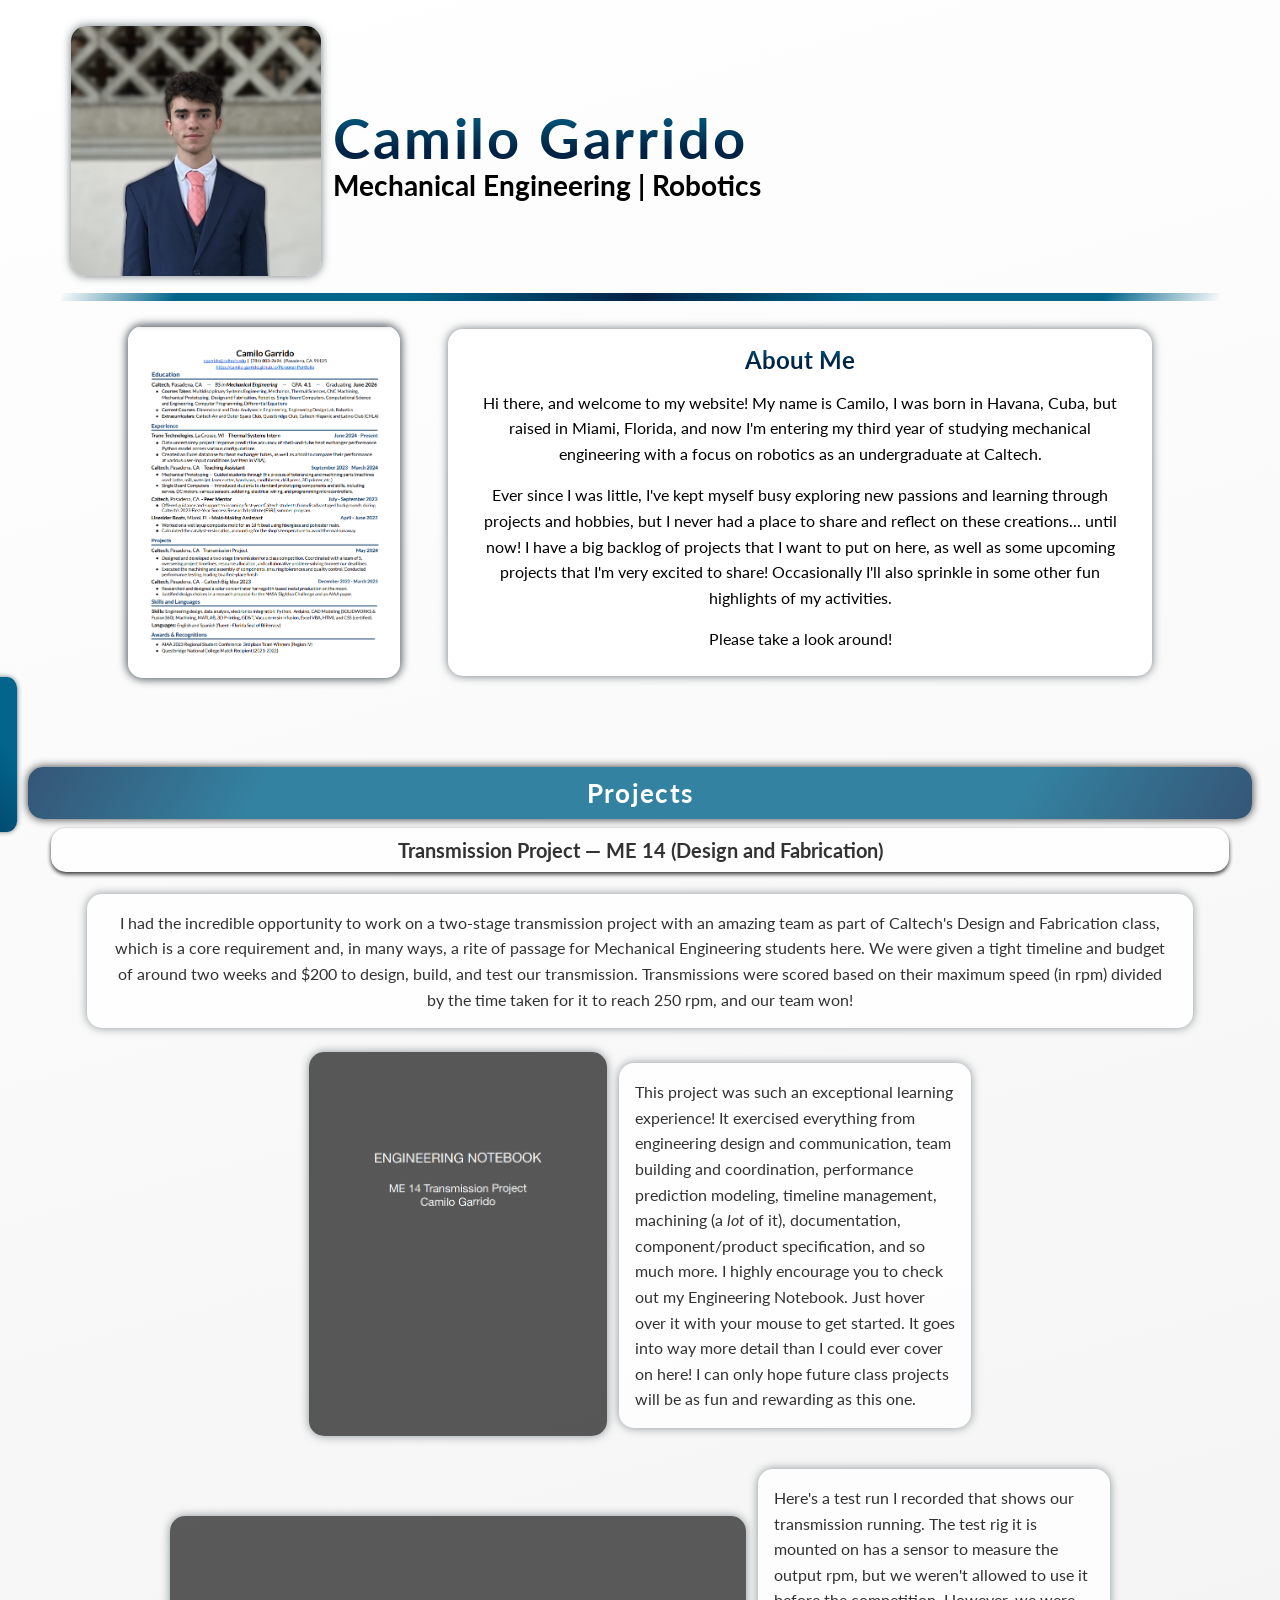
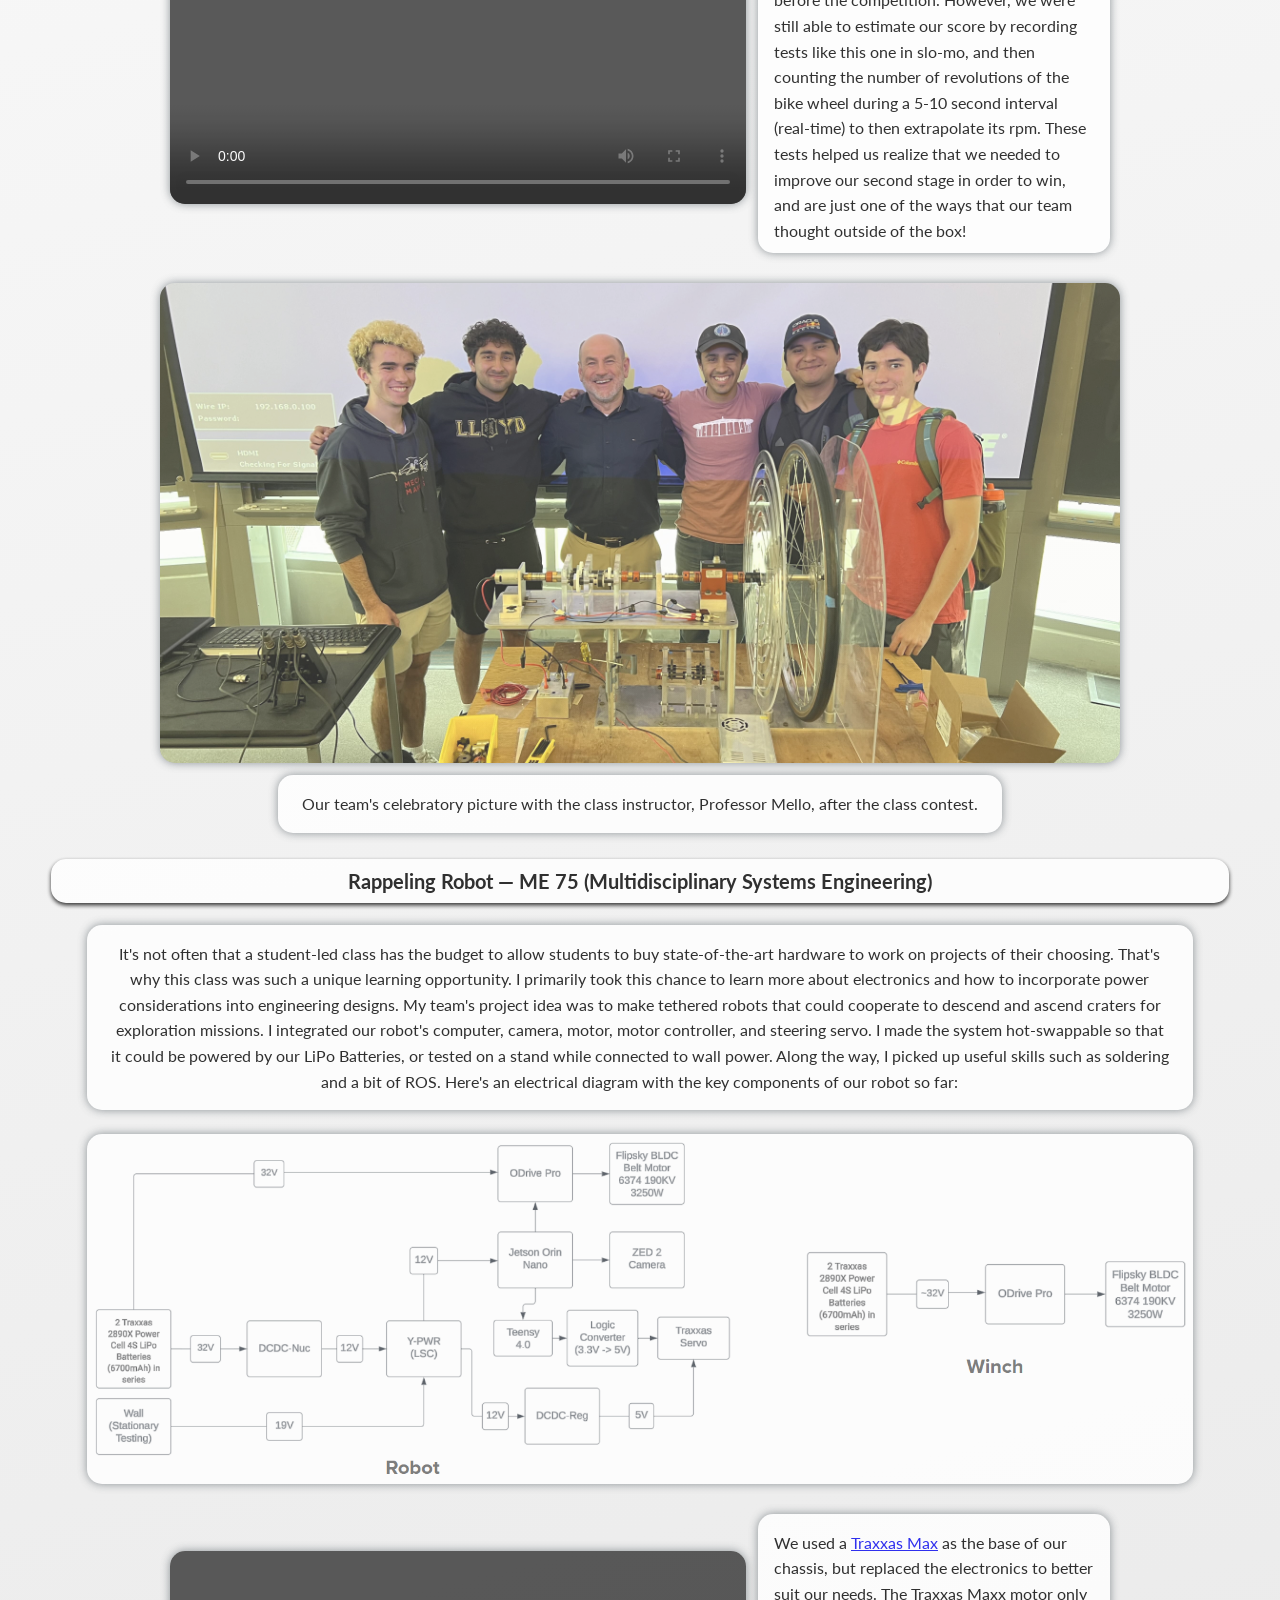
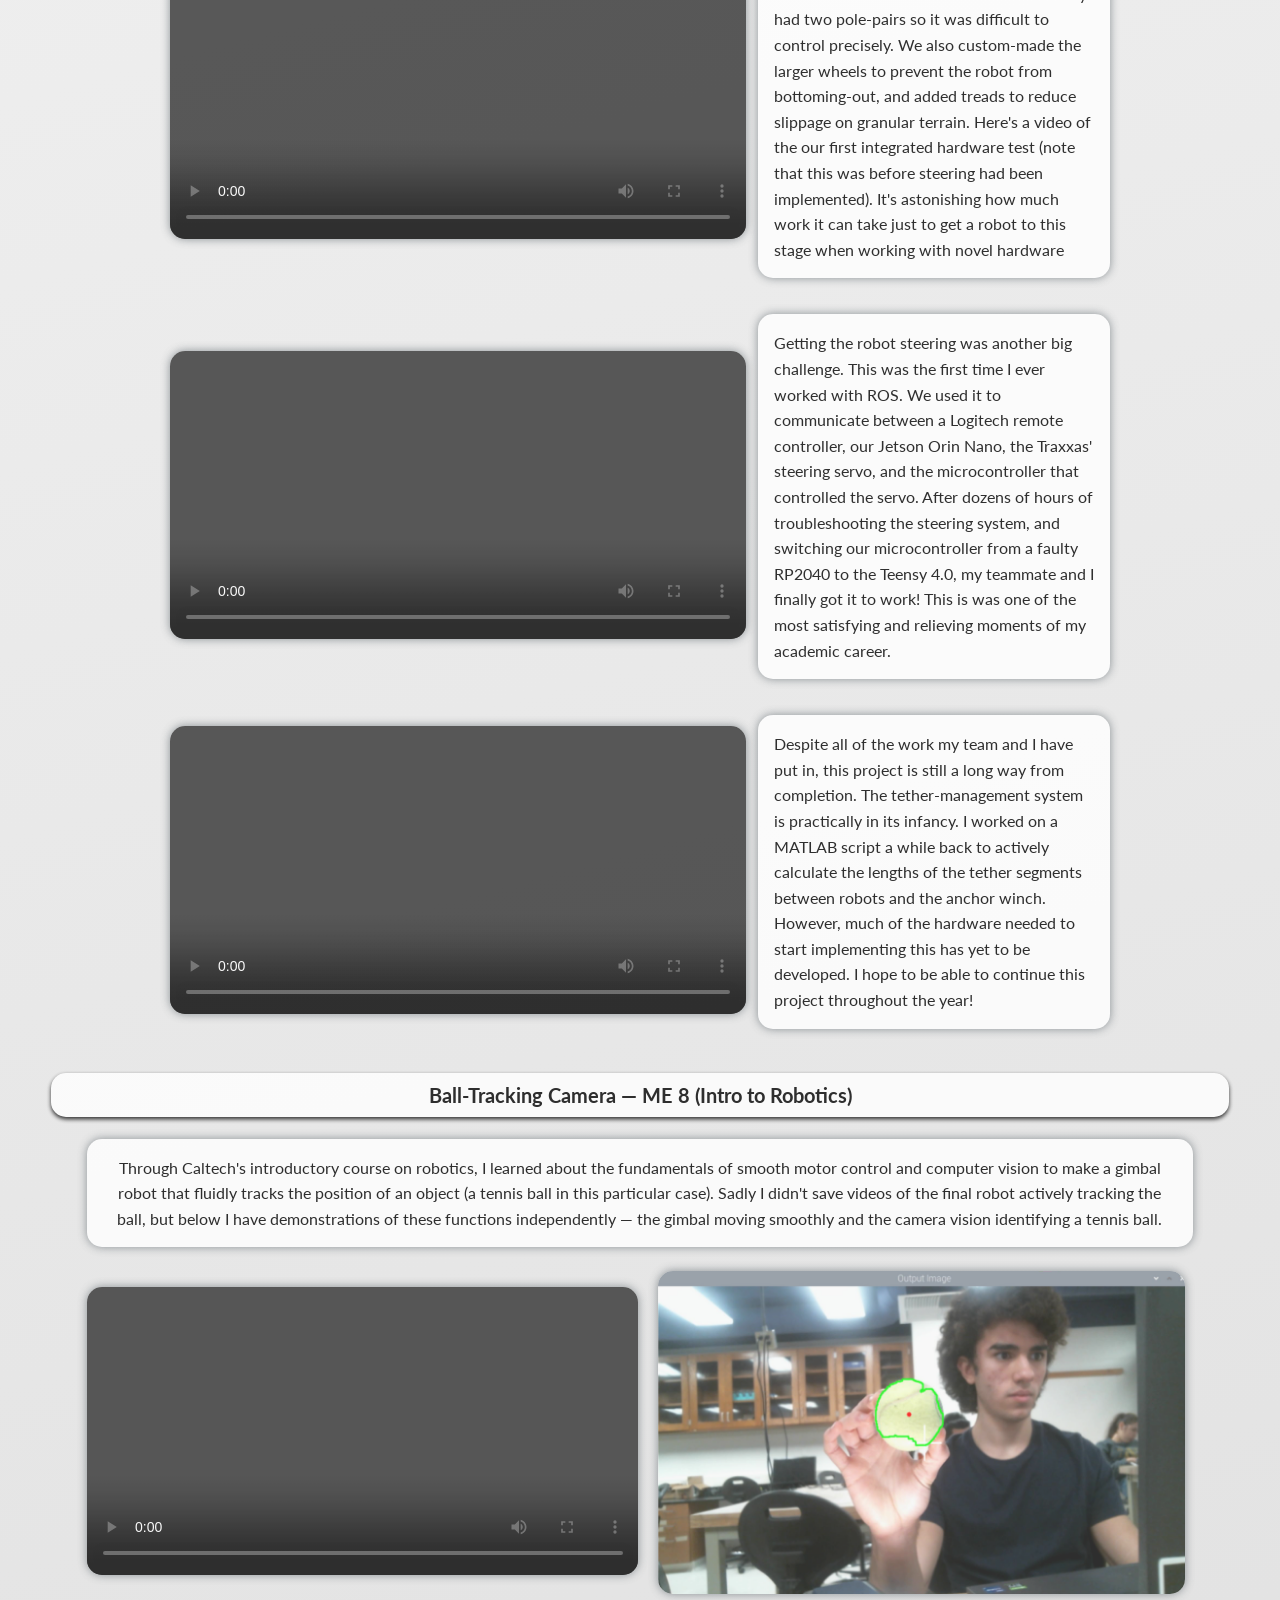
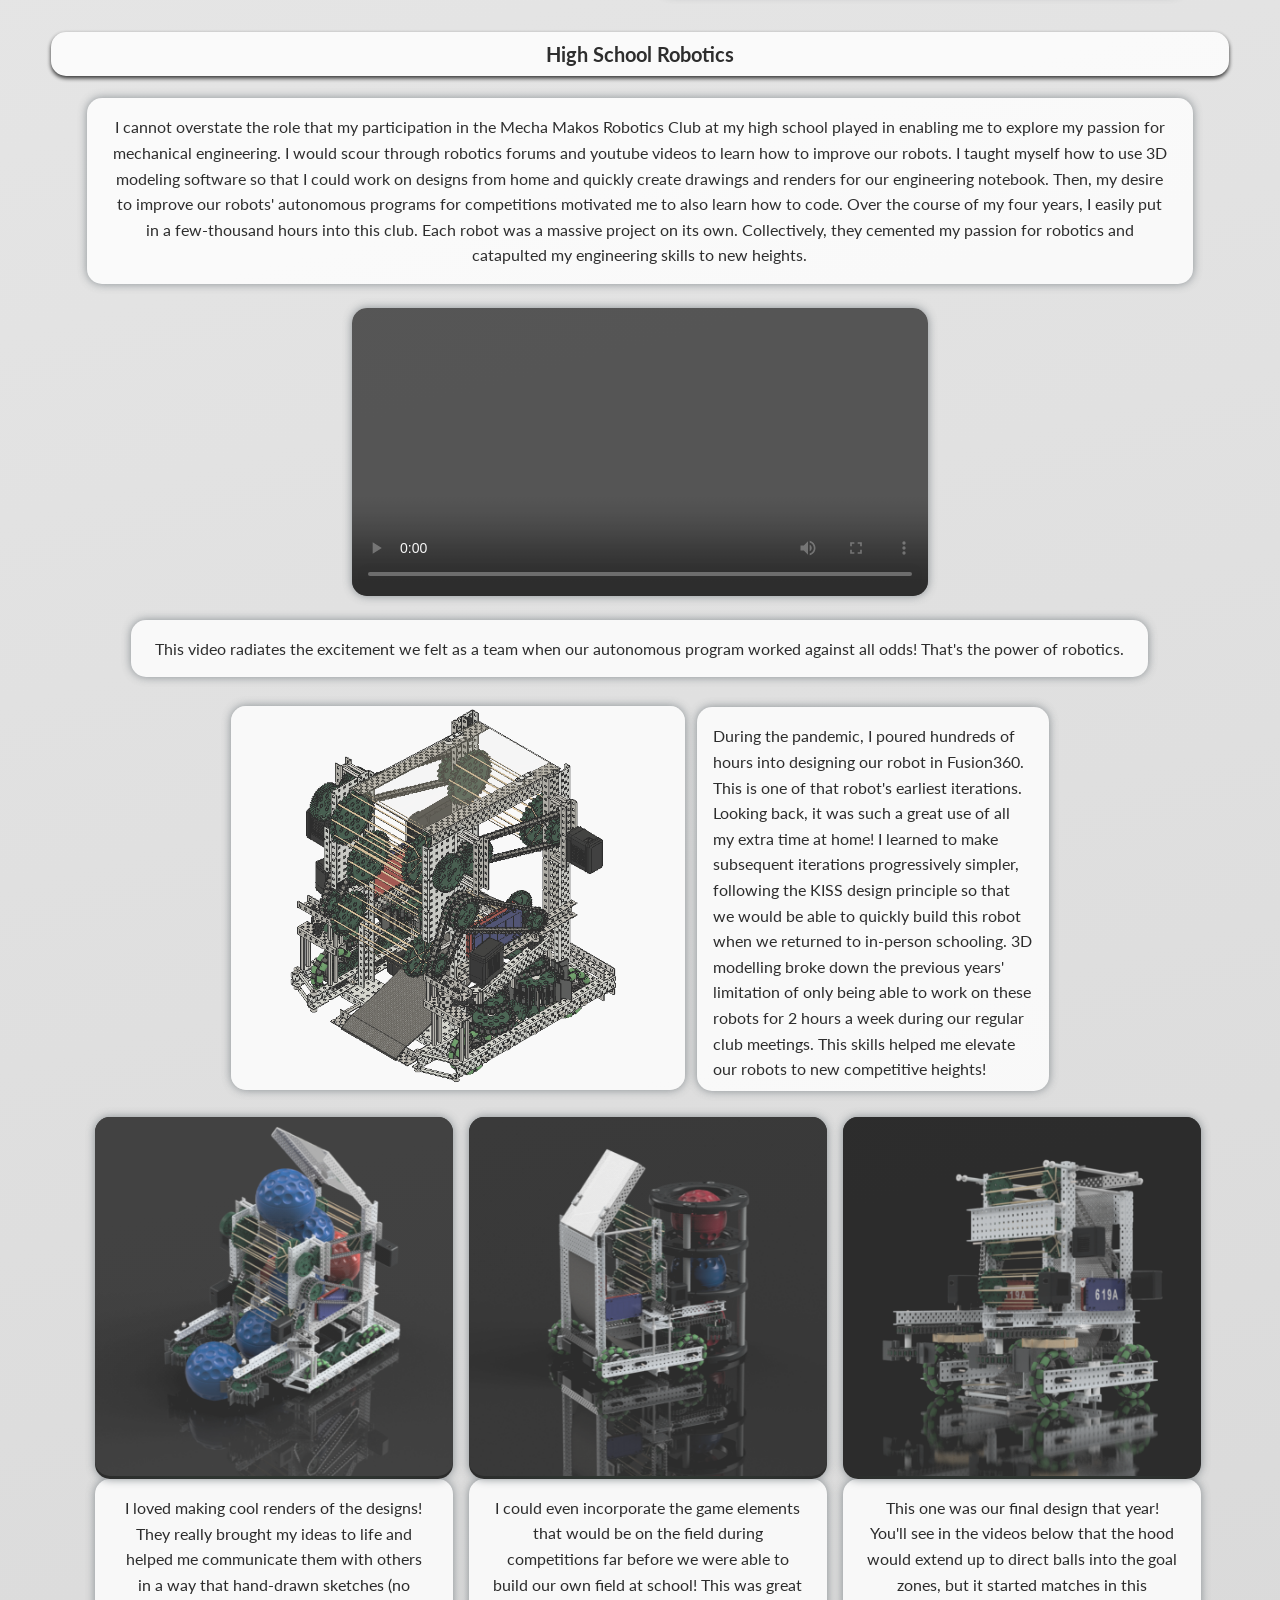
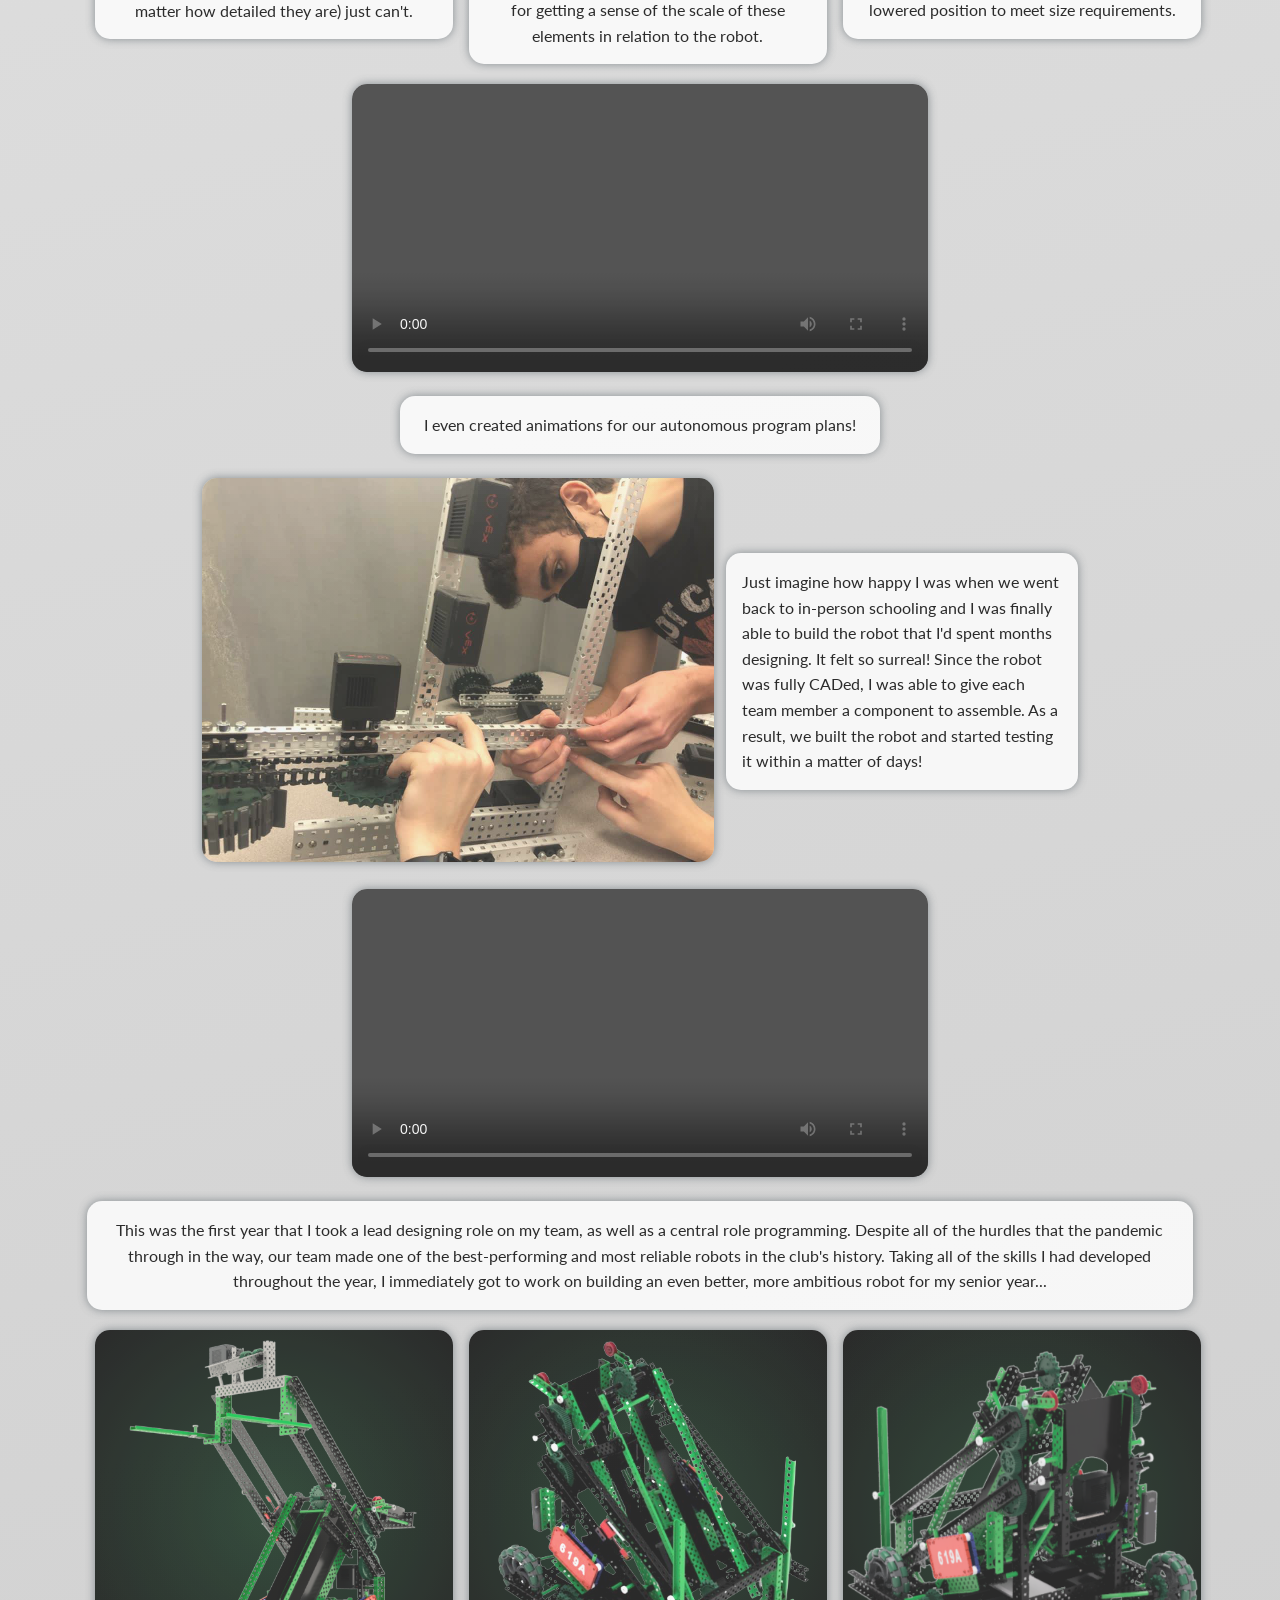
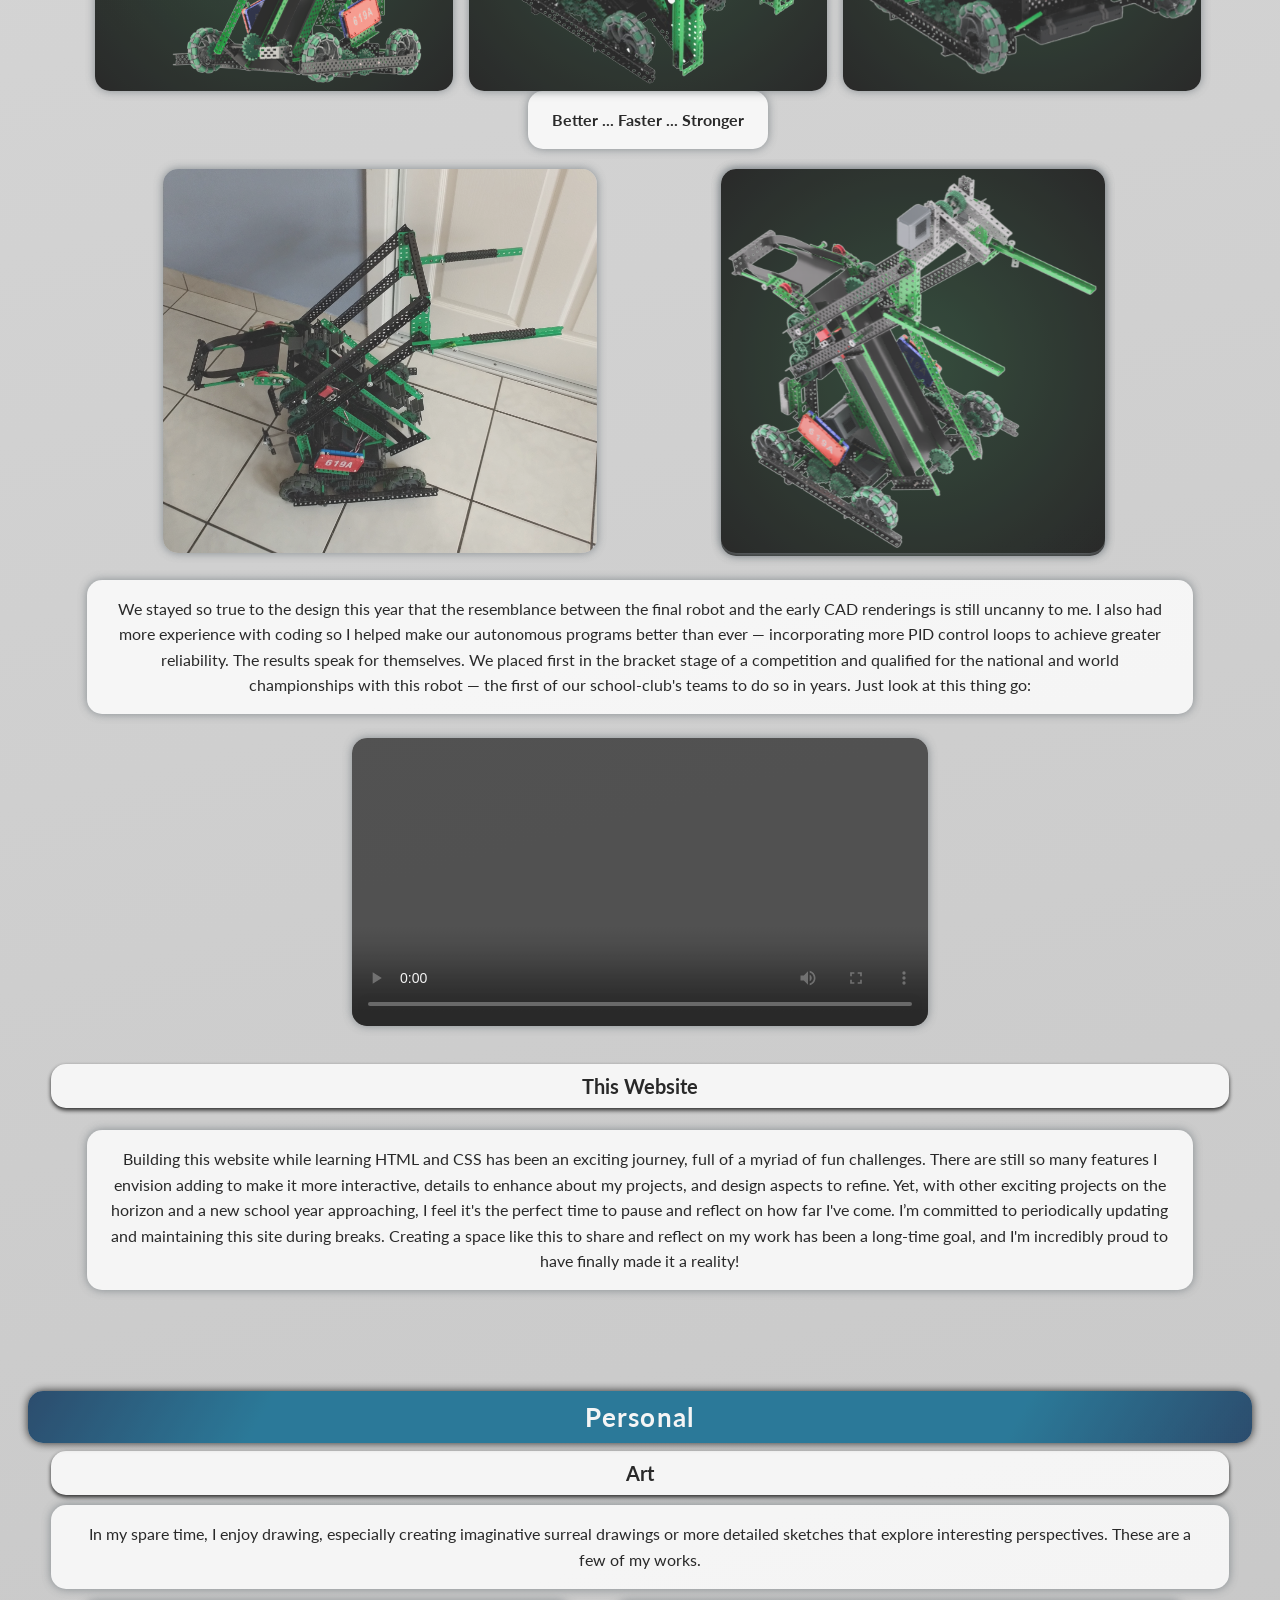
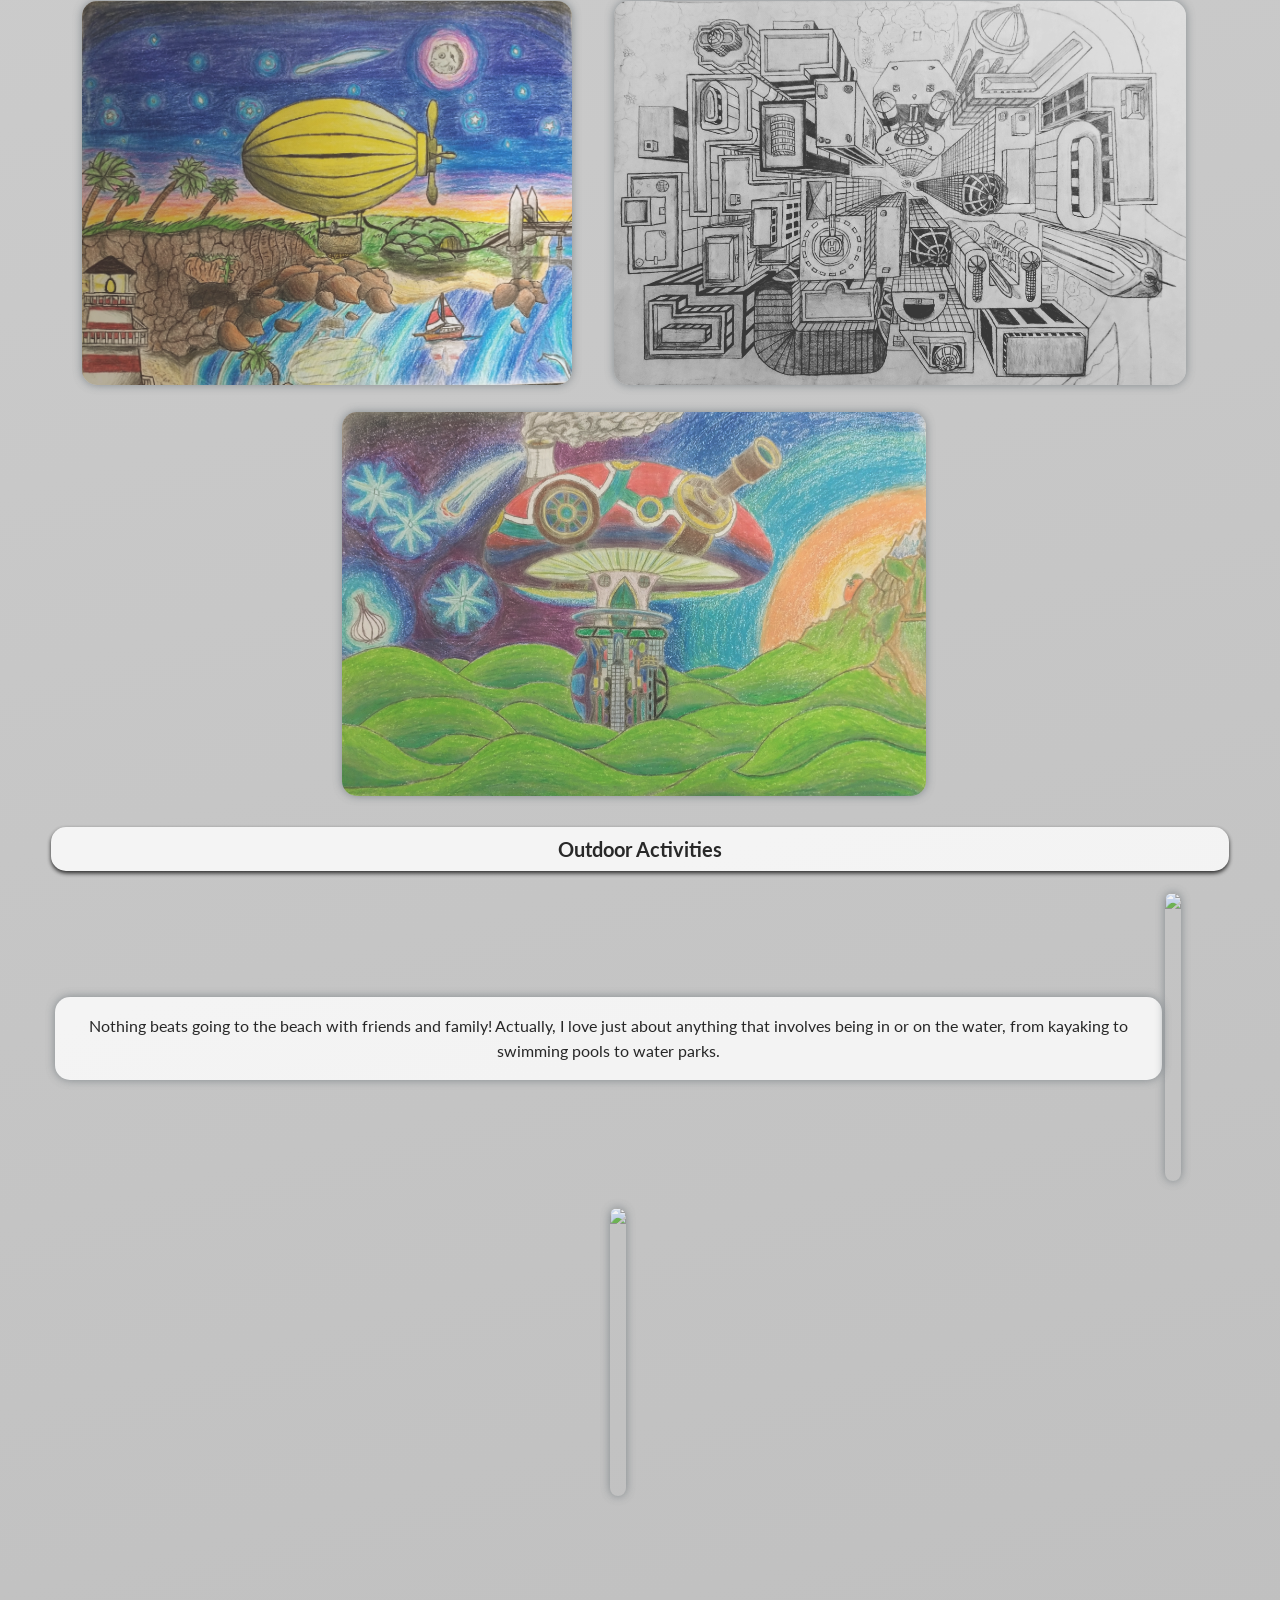
==== commit d2673175: "Update index.html commented out fusion360 links that require sign-in" ====
--- a/index.html
+++ b/index.html
@@ -364,24 +364,24 @@
                     <div class="grid-container">
                         <div class="grid-item">
                             <div class="green">
-                                <a target="_blank" src="https://gmail806273.autodesk360.com/g/projects/20210404399694276/data/dXJuOmFkc2sud2lwcHJvZDpmcy5mb2xkZXI6Y28uUF91STQxTk1SQ21iSk9fbm5Dd3FGdw/dXJuOmFkc2sud2lwcHJvZDpkbS5saW5lYWdlOlRkM3BzQVdpUVhLVXZrNzZsYXJmNmc/viewer">
+                                <!--<a target="_blank" href="https://gmail806273.autodesk360.com/g/projects/20210404399694276/data/dXJuOmFkc2sud2lwcHJvZDpmcy5mb2xkZXI6Y28uUF91STQxTk1SQ21iSk9fbm5Dd3FGdw/dXJuOmFkc2sud2lwcHJvZDpkbS5saW5lYWdlOlRkM3BzQVdpUVhLVXZrNzZsYXJmNmc/viewer">-->
                                     <img src="portfolio-media/2022 VEX Robot CAD Angle 2.png" />
-                                </a>
+                                <!--</a>-->
                             </div>
                         </div>
                         <div  class="grid-item">
                             <div class="green">
-                                <a target="_blank" href="https://gmail806273.autodesk360.com/g/projects/20210404399694276/data/dXJuOmFkc2sud2lwcHJvZDpmcy5mb2xkZXI6Y28uUF91STQxTk1SQ21iSk9fbm5Dd3FGdw/dXJuOmFkc2sud2lwcHJvZDpkbS5saW5lYWdlOlRkM3BzQVdpUVhLVXZrNzZsYXJmNmc/viewer">
+                                <!--<a target="_blank" href="https://gmail806273.autodesk360.com/g/projects/20210404399694276/data/dXJuOmFkc2sud2lwcHJvZDpmcy5mb2xkZXI6Y28uUF91STQxTk1SQ21iSk9fbm5Dd3FGdw/dXJuOmFkc2sud2lwcHJvZDpkbS5saW5lYWdlOlRkM3BzQVdpUVhLVXZrNzZsYXJmNmc/viewer">-->
                                     <img src="portfolio-media/2022_VEX_Robot_CAD_Home_View_New.png" />
-                                </a>
+                                <!--</a>-->
                             </div>
                             <p><b>Better ... Faster ... Stronger</b></p>
                         </div>
                         <div class="grid-item">
                             <div class="green">
-                                <a target="_blank" href="https://gmail806273.autodesk360.com/g/projects/20210404399694276/data/dXJuOmFkc2sud2lwcHJvZDpmcy5mb2xkZXI6Y28uUF91STQxTk1SQ21iSk9fbm5Dd3FGdw/dXJuOmFkc2sud2lwcHJvZDpkbS5saW5lYWdlOlRkM3BzQVdpUVhLVXZrNzZsYXJmNmc/viewer">
+                                <!--<a target="_blank" href="https://gmail806273.autodesk360.com/g/projects/20210404399694276/data/dXJuOmFkc2sud2lwcHJvZDpmcy5mb2xkZXI6Y28uUF91STQxTk1SQ21iSk9fbm5Dd3FGdw/dXJuOmFkc2sud2lwcHJvZDpkbS5saW5lYWdlOlRkM3BzQVdpUVhLVXZrNzZsYXJmNmc/viewer">-->
                                     <img src="portfolio-media/2022 VEX Robot CAD Angle 3.png"/>
-                                </a>
+                                <!--</a>-->
                             </div>
                         </div>
                     </div>
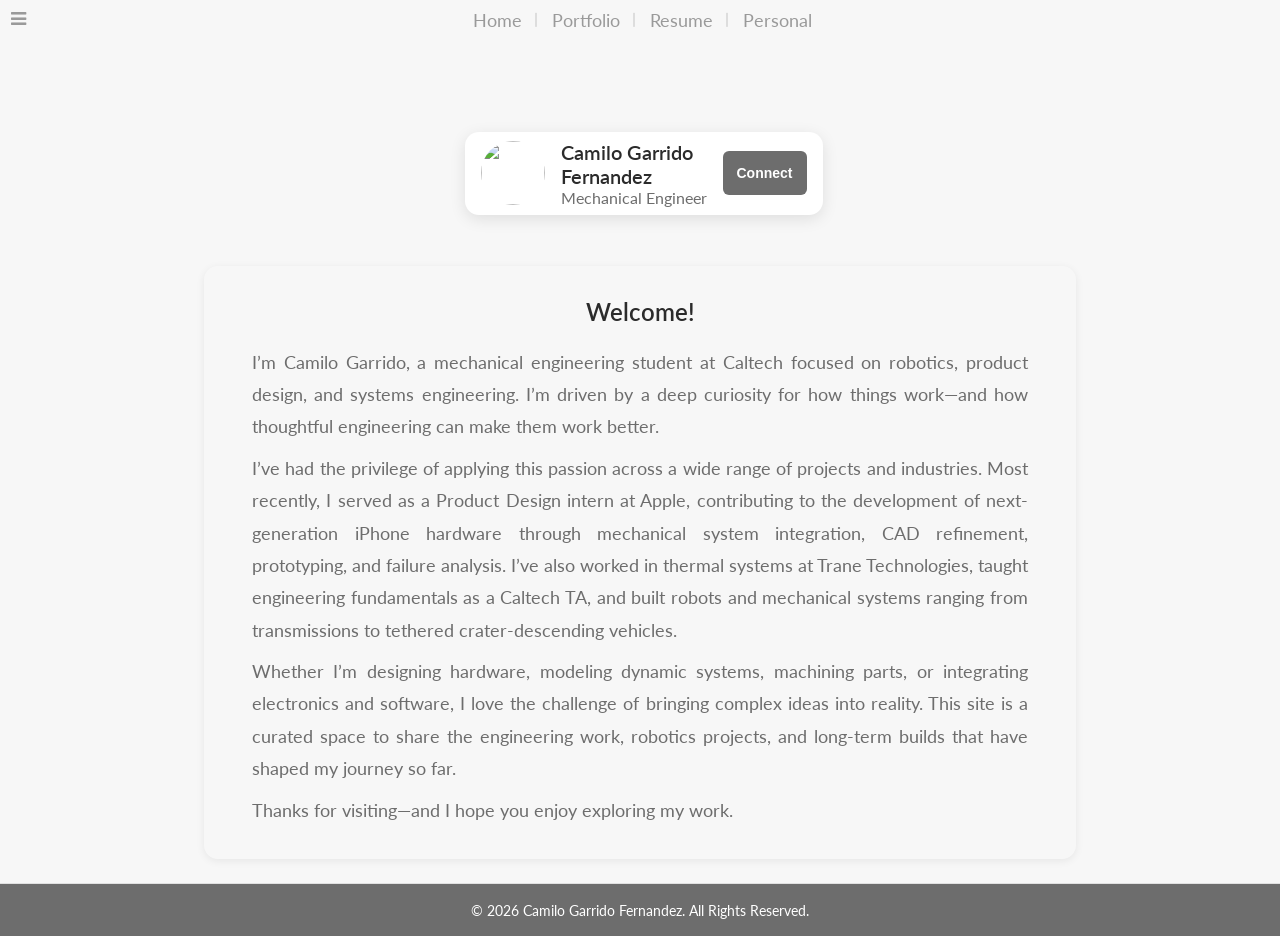
==== commit a309b43c: "clean new website commit" ====
--- a/index.html
+++ b/index.html
@@ -1,519 +1,92 @@
-<!DOCTYPE html>
-
-<html lang="en">
-    <head>
-        <meta charset="UTF-8" />
-        <meta name="viewport" content="width=device-width, initial-scale=1.0" />
-        <link href="styles.css" rel="stylesheet" />
-        <link href='https://fonts.googleapis.com/css?family=Lato' rel='stylesheet'>
-        <link rel="stylesheet" href="https://cdnjs.cloudflare.com/ajax/libs/font-awesome/4.7.0/css/font-awesome.min.css">
-        <title>Camilo's Portfolio</title>
-    </head>
-    <body>
-        <main id="main">
-            <div class="outer" id="welcome-section">
-                <div id="name-and-headshot" class="entry">
-                    <div id="headshot" class="left media">
-                        <img id="headshot" src="portfolio-media/Profile Picture Square.png" />
-                    </div>
-                    <div id="name-and-headline">
-                        <h1 id="name">Camilo Garrido</h1>
-                        <h4 id="headline">Mechanical Engineering | Robotics</h4>
-                    </div>
-                </div>
-                <hr/>
-                <div id="resume-and-about-me" class="entry">
-                    <div id="resume" class="clickable media">
-                        <a id="resume-link" target="_blank" href="https://camilo-garrido.github.io/Personal-Portfolio/portfolio-media/Camilo Garrido Resume 2024.pdf">
-                            <img id="resume" src="portfolio-media/Resume.png"/>
-                            <p id="resume">View my Resume</p>
-                        </a>
-                    </div>
-                    <div id="about-me">
-                        <h3 id="about-me">About Me</h3>
-                        <p>Hi there, and welcome to my website! My name is Camilo, 
-                            I was born in Havana, Cuba, but raised in Miami, 
-                            Florida, and now I'm entering my third year of 
-                            studying mechanical engineering with a focus on 
-                            robotics as an undergraduate at Caltech.</p>
-                        <p>Ever since I was little, I've kept myself busy 
-                            exploring new passions and learning through projects
-                             and hobbies, but I never had a place to share and
-                              reflect on these creations... until now! I 
-                              have a big backlog of projects that I want to put 
-                              on here, as well as some upcoming projects that 
-                              I'm very excited to share!  Occasionally I'll also
-                               sprinkle in some other fun highlights of my 
-                               activities.</p>
-                        <p>Please take a look around!</p>
-                    </div>
-                </div>
-            </div>
-            <div id="projects" class="outer">
-                <h2 id="projects-title">Projects</h2>
-                <div id="ME-14-Transmission-Project" class="project-tile">
-                    <h3>Transmission Project — ME 14 (Design and Fabrication)</h3>
-                    <div class="entry full">
-                        <p>I had the incredible opportunity to work on a
-                            two-stage transmission project with an amazing
-                            team as part of Caltech's Design and Fabrication 
-                            class, which is a core requirement and, in many 
-                            ways, a rite of passage for Mechanical Engineering 
-                            students here. We were given a tight timeline and 
-                            budget of around two weeks and $200 to design, 
-                            build, and test our transmission. Transmissions 
-                            were scored based on their maximum speed (in rpm) 
-                            divided by the time taken for it to reach 250 rpm,
-                            and our team won!
-                        </p>
-                    </div>
-                    <div class="entry">
-                        <div id="transmission-notebook" class="left media">
-                            <img id="transmission-notebook-img" src="portfolio-media/Transmission Engineering Notebook Cover.png" />
-                            <embed src="portfolio-media/Transmission Engineering Notebook .pdf" 
-                                type="application/pdf">
-                        </div>
-                        <div class="right text">
-                            <p>This project was such an exceptional learning experience!
-                                It exercised everything from engineering design and 
-                                communication, team building and coordination, 
-                                performance prediction modeling, timeline
-                                management, machining (a <em>lot</em> of it), 
-                                documentation, component/product specification, and 
-                                so much more. I highly encourage you to check out my 
-                                Engineering Notebook. Just hover over it with your mouse
-                                to get started. It goes into way more detail than
-                                I could ever cover on here! I can only hope future
-                                class projects will be as fun and rewarding as this one.
-                            </p>
-                        </div>
-                    </div>
-                    <div class="entry">
-                        <div class="left media">
-                            <video src="portfolio-media/Transmission Testing.mp4" controls>
-                                Your browser does not support the video tag.
-                            </video>
-                        </div>
-                        <div class="right">
-                            <p>Here's a test run I recorded that shows our transmission 
-                                running. The  test rig it is mounted on has a sensor to 
-                                measure the output rpm, but we weren't allowed to
-                                use it before the competition. However, we were still
-                                able to estimate our score by recording tests like
-                                this one in slo-mo, and then counting the number of 
-                                revolutions of the bike wheel during a 5-10 second
-                                interval (real-time) to then extrapolate its rpm.
-                                These tests helped us realize that we needed to improve
-                                our second stage in order to win, and are just one
-                                of the ways that our team thought outside of the box!
-                            </p>
-                        </div>
-                    </div>
-                    <div class="entry full media">
-                        <img src="portfolio-media/Celebration With Professor Mello.jpg" />
-                    </div>
-                    <div class="full">
-                        <p>Our team's celebratory picture with the class instructor,
-                            Professor Mello, after the class contest.</p>
-                    </div>
-                </div>
-                <div id="ME-75-Rappeling Robots-Project" class="project-tile">
-                    <h3>Rappeling Robot — ME 75 (Multidisciplinary Systems Engineering)</h3>
-                    <div class="entry full">
-                        <p>It's not often that a student-led class has the budget
-                            to allow students to buy state-of-the-art hardware to
-                            work on projects of their choosing. That's why this 
-                            class was such a unique learning opportunity. I primarily
-                            took this chance to learn more about electronics and
-                            how to incorporate power considerations into engineering
-                            designs. My team's project idea was to make tethered 
-                            robots that could cooperate to descend and ascend craters 
-                            for exploration missions. I integrated our robot's 
-                            computer, camera, motor, motor controller, and steering 
-                            servo. I made the system hot-swappable so that it 
-                            could be powered by our LiPo Batteries, or tested on
-                            a stand while connected to wall power. Along the way,
-                            I picked up useful skills such as soldering and a bit
-                            of ROS. Here's an electrical diagram with the key 
-                            components of our robot so far:
-                        </p>
-                    </div>
-                    <div class="entry full media">
-                        <img src="portfolio-media/ME 75 Electrical Schematic.png" />
-                    </div>
-                    <div class="entry">
-                        <div id="" class="left media">
-                            <video src="portfolio-media/Rappeling Robot Driving Day 1.mp4" controls>
-                                Your browser does not support the video tag.
-                            </video>
-                        </div>
-                        <div class="right">
-                            <p>We used a <a target="blank" href="https://traxxas.com/products/landing/maxx/">
-                                Traxxas Max</a> as the base of our chassis, but 
-                                replaced the electronics to better suit our needs.
-                                The Traxxas Maxx motor only had two pole-pairs so
-                                it was difficult to control precisely. We also 
-                                custom-made the larger wheels to prevent the robot
-                                from bottoming-out, and added treads to reduce
-                                slippage on granular terrain. Here's a video of 
-                                the our first integrated hardware test (note that
-                                this was before steering had been implemented). 
-                                It's astonishing how much work it can take just 
-                                to get a robot to this stage when working with
-                                novel hardware
-                            </p>
-                        </div>
-                    </div>
-                    <div class="entry">
-                        <div class="left media">
-                            <video src="portfolio-media/Rappeling Robot Steering.mp4" controls>
-                                Your browser does not support the video tag.
-                            </video>
-                        </div>
-                        <div class="right">
-                            <p>Getting the robot steering was another big challenge.
-                                This was the first time I ever worked with ROS. We
-                                used it to communicate between a Logitech remote 
-                                controller, our Jetson Orin Nano, the Traxxas' 
-                                steering servo, and the microcontroller that controlled
-                                the servo. After dozens of hours of troubleshooting
-                                the steering system, and switching our microcontroller
-                                from a faulty RP2040 to the Teensy 4.0, my teammate 
-                                and I finally got it to work! This is was one of
-                                the most satisfying and relieving moments of my 
-                                academic career.
-                            </p>
-                        </div>
-                    </div>
-                    <div class="entry">
-                        <div class="left media">
-                            <video src="portfolio-media/Smooth Robot Movements.mp4" controls>
-                                Your browser does not support the video tag.
-                            </video>
-                        </div>
-                        <div class="right">
-                            <p>Despite all of the work my team and I have put in, this
-                                project is still a long way from completion. The tether-management system is practically 
-                                in its infancy. I worked on a MATLAB script a while 
-                                back to actively calculate the lengths of the tether 
-                                segments between robots and the anchor winch. However, 
-                                much of the hardware needed to start implementing 
-                                this has yet to be developed. I hope to be able to
-                                continue this project throughout the year!
-                                <!--Which is why I'm so
-                                grateful to have been offered the opportunity to continue this work
-                                as a research project!-->
-                            </p>
-                            
-                        </div>
-                    </div>
-                </div>
-                <div id="ME-8-Ball-Tracking-Camera" class="project-tile">
-                    <h3>Ball-Tracking Camera  — ME 8 (Intro to Robotics)</h3>
-                    <div class="entry full">
-                        <p> Through Caltech's introductory course on robotics, I
-                            learned about the fundamentals of smooth motor control
-                            and computer vision to make a gimbal robot that fluidly
-                            tracks the position of an object (a tennis ball in 
-                            this particular case). Sadly I didn't save videos of
-                            the final robot actively tracking the ball, but below
-                            I have demonstrations of these functions independently
-                            — the gimbal moving smoothly and the camera vision
-                            identifying a tennis ball.
-                        </p>
-                    </div>
-                    <div class="entry">
-                        <div  class="left media">
-                            <video src="portfolio-media/Smooth Motor Control.mp4" controls>
-                                Your browser does not support the video tag.
-                            </video>
-                        </div>
-                        <div id="ball-tracking" class="right media">
-                            <img  src="portfolio-media/Tennis Ball Tracking.png" />
-                        </div>
-                    </div>
-                </div>
-                <div id="High-School-Robotics" class="project-tile">
-                    <h3>High School Robotics</h3>
-                    <div class="entry full">
-                        <p>I cannot overstate the role that my participation in 
-                            the Mecha Makos Robotics Club at my high school played
-                            in enabling me to explore my passion for mechanical 
-                            engineering. I would scour through robotics forums
-                            and youtube videos to learn how to improve our robots.
-                            I taught myself how to use 3D modeling software so
-                            that I could work on designs from home and quickly
-                            create drawings and renders for our engineering notebook.
-                            Then, my desire to improve our robots' autonomous 
-                            programs for competitions motivated me to also learn
-                            how to code. Over the course of my four years, I easily
-                            put in a few-thousand hours into this club. Each robot
-                            was a massive project on its own. Collectively,
-                            they cemented my passion for robotics and catapulted
-                            my engineering skills to new heights.
-                        </p>
-                    </div>
-                    <div class="entry full media">
-                        <video src="portfolio-media/Successful Auton 2020.mp4" controls>
-                            Your browser does not support the video tag.
-                        </video>
-                    </div>
-                    <div class="entry full">
-                        <p>This video radiates the excitement we felt as a team 
-                            when our autonomous program worked against all odds!
-                            That's the power of robotics.
-                        </p>
-                    </div>
-                    <div class="entry">
-                        <div  class="left media">
-                            <img src="portfolio-media/2021 Robot Early Prototype.png" />
-                        </div>
-                        <div class="right">
-                            <p>
-                                During the pandemic, I poured hundreds of hours 
-                                into designing our robot in Fusion360. This is 
-                                one of that robot's earliest iterations. Looking
-                                back, it was such a great use of all my extra time at home!
-                                I learned to make subsequent iterations progressively
-                                simpler, following the KISS design principle so 
-                                that we would be able to quickly build this robot
-                                when we returned to in-person schooling. 3D modelling
-                                broke down the previous years' limitation of only
-                                being able to work on these robots for 2 hours a
-                                week during our regular club meetings. This skills
-                                helped me elevate our robots to new competitive heights!
-                            </p>
-                        </div>
-                    </div>
-                    <div class="grid-container">
-                        <div class="grid-item">
-                            <div class="opaque">
-                                <img src="portfolio-media/2021 Robot - Near Final Version.png" />
-                            </div>
-                            <p>I loved making cool renders of the designs! They 
-                                really brought my ideas to life and helped me
-                                communicate them with others in a way that 
-                                hand-drawn sketches (no matter how detailed they are) just
-                                can't.
-                            </p>
-                        </div>
-                        <div class="grid-item">
-                            <div class="opaque">
-                                <img src="portfolio-media/2021 Robot - Near Final Version Angle 2.png" />
-                            </div>
-                            <p>I could even incorporate the game elements that 
-                                would be on the field during competitions far 
-                                before we were able to build our own field 
-                                at school! This was great for getting a sense of
-                                the scale of these elements in relation to the robot.
-                            </p>
-                        </div>
-                        <div class="grid-item">
-                            <div class="opaque">
-                                <img src="portfolio-media/619A Robot Final Render.png" />
-                            </div>
-                            <p>This one was our final design that year! You'll
-                                see in the videos below that the hood would extend
-                                up to direct balls into the goal zones, but it 
-                                started matches in this lowered position to
-                                meet size requirements.
-                            </p>
-                        </div>   
-                    </div>
-                    <div class="entry full media">
-                        <video src="portfolio-media/Auton Animated Run.mp4" controls>
-                            Your browser does not support the video tag.
-                        </video>
-                    </div>
-                    <div class="entry full">
-                        <p>I even created animations for our autonomous
-                            program plans!
-                        </p>
-                    </div>                                             
-                    <div class="entry">
-                        <div  class="left media">
-                            <img src="portfolio-media/Building 2021 Vex Robot.jpg" />
-                        </div>
-                        <div class="right">
-                            <p>Just imagine how happy I was when we went back to
-                                in-person schooling and I was finally able to build
-                                the robot that I'd spent months designing. It
-                                felt so surreal! Since the robot was fully CADed,
-                                I was able to give each team member a component 
-                                to assemble. As a result, we built the robot and
-                                started testing it within a matter of days!
-                            </p>
-                        </div>
-                    </div>
-                    <div class="entry full media">
-                        <video src="portfolio-media/IMG_4162.mp4" controls>
-                            Your browser does not support the video tag.
-                        </video>
-                    </div>
-                    <div class="entry full">
-                        <p>This was the first year that I took a lead designing
-                            role on my team, as well as a central role programming.
-                            Despite all of the hurdles that the pandemic through
-                            in the way, our team made one of the best-performing
-                            and most reliable robots in the club's history. Taking
-                            all of the skills I had developed throughout the year,
-                            I immediately got to work on building an even better,
-                            more ambitious robot for my senior year...
-                        </p>
-                    </div>
-                    <div class="grid-container">
-                        <div class="grid-item">
-                            <div class="green">
-                                <!--<a target="_blank" href="https://gmail806273.autodesk360.com/g/projects/20210404399694276/data/dXJuOmFkc2sud2lwcHJvZDpmcy5mb2xkZXI6Y28uUF91STQxTk1SQ21iSk9fbm5Dd3FGdw/dXJuOmFkc2sud2lwcHJvZDpkbS5saW5lYWdlOlRkM3BzQVdpUVhLVXZrNzZsYXJmNmc/viewer">-->
-                                    <img src="portfolio-media/2022 VEX Robot CAD Angle 2.png" />
-                                <!--</a>-->
-                            </div>
-                        </div>
-                        <div  class="grid-item">
-                            <div class="green">
-                                <!--<a target="_blank" href="https://gmail806273.autodesk360.com/g/projects/20210404399694276/data/dXJuOmFkc2sud2lwcHJvZDpmcy5mb2xkZXI6Y28uUF91STQxTk1SQ21iSk9fbm5Dd3FGdw/dXJuOmFkc2sud2lwcHJvZDpkbS5saW5lYWdlOlRkM3BzQVdpUVhLVXZrNzZsYXJmNmc/viewer">-->
-                                    <img src="portfolio-media/2022_VEX_Robot_CAD_Home_View_New.png" />
-                                <!--</a>-->
-                            </div>
-                            <p><b>Better ... Faster ... Stronger</b></p>
-                        </div>
-                        <div class="grid-item">
-                            <div class="green">
-                                <!--<a target="_blank" href="https://gmail806273.autodesk360.com/g/projects/20210404399694276/data/dXJuOmFkc2sud2lwcHJvZDpmcy5mb2xkZXI6Y28uUF91STQxTk1SQ21iSk9fbm5Dd3FGdw/dXJuOmFkc2sud2lwcHJvZDpkbS5saW5lYWdlOlRkM3BzQVdpUVhLVXZrNzZsYXJmNmc/viewer">-->
-                                    <img src="portfolio-media/2022 VEX Robot CAD Angle 3.png"/>
-                                <!--</a>-->
-                            </div>
-                        </div>
-                    </div>
-                    <div class="entry">
-                        <div  class="left media">
-                            <img src="portfolio-media/2022 Vex Robot.jpg" />
-                        </div>
-                    </div>
-                    <div class="entry">
-                        <div  class="left media green">
-                            <img src="portfolio-media/2022 VEX Robot CAD Angle 1 (New).png"/>
-                        </div>
-                    </div>
-                    <div class="entry full">
-                        <p>We stayed so true to the design this year that the
-                            resemblance between the final robot and the early CAD
-                            renderings is still uncanny to me. I also had more
-                            experience with coding so I helped make our autonomous
-                            programs better than ever — incorporating more PID
-                            control loops to achieve greater reliability. The 
-                            results speak for themselves. We placed first in the 
-                            bracket stage of a competition and qualified for the
-                            national and world championships with this robot — 
-                            the first of our school-club's teams to do so in years.
-                            Just look at this thing go:
-                        </p>
-                    </div>
-                    <div class="entry full media">
-                        <video src="portfolio-media/2022 Robotics Competition.MP4" controls>
-                            Your browser does not support the video tag.
-                        </video>
-                    </div>
-                </div>
-                <div id="Website" class="project-tile">
-                    <h3>This Website</h3>
-                    <div class="entry full">
-                        <p>Building this website while learning HTML and CSS has
-                            been an exciting journey, full of a myriad of fun 
-                            challenges. There are still so many features I 
-                            envision adding to make it more interactive, details
-                            to enhance about my projects, and design aspects to 
-                            refine. Yet, with other exciting projects on the 
-                            horizon and a new school year approaching, I feel it's
-                            the perfect time to pause and reflect on how far I've 
-                            come. I’m committed to periodically updating and 
-                            maintaining this site during breaks. Creating a space
-                            like this to share and reflect on my work has been 
-                            a long-time goal, and I'm incredibly proud to have 
-                            finally made it a reality!
-                        </p>
-                    </div>
-                </div>
-            </div>
-            <div class="outer" id="personal">
-                <h2 id="personal-title">Personal</h2>
-                <h3>Art</h3>
-                <div class="full">
-                    <p>In my spare time, I enjoy drawing, especially creating 
-                        imaginative surreal drawings or more detailed sketches
-                        that explore interesting perspectives. These are a few 
-                        of my works.
-                    </p>
-                </div>
-                <div class="personal-tile">
-                    <div class="entry">
-                        <div class="left media">
-                            <img  src="portfolio-media/Yellow Zeppelin.jpg" />
-                        </div>
-                    </div>
-                    <div class="entry">
-                        <div class="left media">
-                            <img  src="portfolio-media/Bird's Eye View of City.jpg" />
-                        </div>
-                    </div>
-                    <div class="entry">
-                        <div class="left media">
-                            <img  src="portfolio-media/Mushroom City Pastel.jpg" />
-                        </div>
-                    </div>
-                </div>
-                <h3>Outdoor Activities</h3>
-                <div class="personal-tile">
-                    <div class="entry full">
-                        <p>Nothing beats going to the beach with friends and family!
-                            Actually, I love just about anything that involves being
-                            in or on the water, from kayaking to swimming pools to 
-                            water parks.
-                        </p>
-                    </div>
-                    <div class="entry">
-                        <div class="left media">
-                            <img src="portfolio-media/San Diego Beach.png"/>
-                        </div>
-                        <div class="right">
-                        </div>
-                    </div>
-                    <div class="entry">
-                        <div class="left media">
-                            <img src="portfolio-media/Sandbar with Dad.png"/>
-                        </div>
-                        <div class="right">
-                        </div>
-                    </div>
-                </div>
-                <!--
-                <h3>Other Interests</h3>
-                <div class="personal-tile">
-                    <div class="entry full">
-                        <p>
-                        </p>
-                    </div>
-                </div>
-                -->
-            </div>
-            </div>
-            <div id="navbar" class="shortcuts">
-                <section class="in-site-links">
-                    <a class="clickable shortcut" id="About" href="#welcome-section">
-                        <h5>About</h5>
-                    </a>
-                    <a class="clickable shortcut" id="Projects" href="#projects">
-                        <h5>Projects</h5>
-                    </a>
-                    <a class="clickable shortcut" id="Personal" href="#personal">
-                        <h5>Personal</h5>
-                    </a>
-                </section>
-                <div class="socials">
-                    <a class="clickable social shortcut" id="linkedin" target="blank" href="https://www.linkedin.com/in/camilo-garrido-0898a0197/"><i class="fa fa-linkedin-square" style="font-size:min(5.7vw, 30px);color:#0A66C2;background:linear-gradient(transparent 20%,white 20%,white 80%,transparent 80%);border-radius:min(1.62vw, 8.1px);margin-right:min(2vw,6px)"></i></a>
-                    <a class="clickable social shortcut" id="instagram" target="blank" href="https://www.instagram.com/camilogarrido72/"><i class="fa fa-instagram" style="font-size:min(5vw, 25px); background:radial-gradient(circle at 30% 110%,#ffdb8b 0%,#ee653d 25%,#d42e81 50%,#a237b6 75%,#3e57bc 100%);border-radius:min(1.62vw, 8.1px);padding: min(0.125vw, 0.875px) min(0.5vw, 3.5px);"></i></a>
-                </div>
-            </div>
-        </main>
-    </body>
-</html>
+<!-- Camilo Garrido Fernandez -->
+<!-- Welcome Page -->
+
+<!DOCTYPE html>
+<html lang="en">
+<head>
+    <meta charset="UTF-8" />
+    <meta name="HandheldFriendly" content="True">
+    <meta name="MobileOptimized" content="320">
+    <meta name="viewport" content="width=device-width, initial-scale=1.0" />
+    <link href="styles.css" rel="stylesheet" />
+    <link href='https://fonts.googleapis.com/css?family=Lato' rel='stylesheet'>
+    <link rel="stylesheet" href="https://cdnjs.cloudflare.com/ajax/libs/font-awesome/4.7.0/css/font-awesome.min.css">
+    <title>Camilo Garrido Fernandez</title>
+</head>
+
+<body>
+    <div id = "nav-wrapper">
+                <i id="nav-bars" class="fa fa-bars"></i>
+        <ul id="nav">
+            <li><a href="index.html">Home</a></li>
+            <li><a href="portfolio.html">Portfolio</a></li>
+            <li><a href="resume.html">Resume</a></li>
+            <li><a href="interests.html">Personal</a></li>
+        </ul>
+    </div>
+    
+    <div id="modal-backdrop"></div>
+    <main id="main">
+        <div class=outer>
+            <div id="profile-wrapper">
+                <div id="profile">
+
+                    <div id="profile-collapsed">
+                        <img id="headshot-collapsed" src="media/headshot.jpg" />
+                        <div class="profile-text-mobile">
+                            <h2 id="name-mobile">Camilo Garrido</h2>
+                            <h2 id="name-mobile">Fernandez</h2>
+                            <h3 id="headline-mobile">Mechanical Engineer</h3>
+                        </div>
+                        <button id="connect-button">Connect</button>
+                    </div>
+
+                    <img id="headshot" src="media/headshot.jpg" />
+
+                    <div id="profile-overview">
+                        <h2 id="name">Camilo Garrido Fernandez</h2>
+                        <h3 id="headline">Mechanical Engineer  |  Caltech Undergrad</h3>
+
+                        <ul id="contact-box">
+                            <li id="location">
+                                <p><i class="fa fa-map-marker"></i> Pasadena, CA</p>
+                            </li>
+                            <li id="email">
+                                <a href="mailto:cgarrido@caltech.edu">
+                                    <i class="fa fa-envelope"></i> Email
+                                </a>
+                            </li>
+                            <li id="linkedin">
+                                <a target="_blank" href="https://www.linkedin.com/in/camilo-garrido">
+                                    <i class="fa fa-linkedin-square"></i> LinkedIn
+                                </a>
+                            </li>
+                            <li id="github">
+                                <a target="_blank" href="https://github.com/Camilo-Garrido">
+                                    <i class="fa fa-github-square"></i> GitHub
+                                </a>
+                            </li>
+                        </ul>
+                    </div>
+                </div>
+            </div>
+            
+            <div class="content">
+                <div class="text-box">
+                    <h1>Welcome!</h1>
+                    <p>I’m Camilo Garrido, a mechanical engineering student at Caltech focused on robotics, product design, and systems engineering. I’m driven by a deep curiosity for how things work—and how thoughtful engineering can make them work better.</p>
+                    <p>I’ve had the privilege of applying this passion across a wide range of projects and industries. Most recently, I served as a Product Design intern at Apple, contributing to the development of next-generation iPhone hardware through mechanical system integration, CAD refinement, prototyping, and failure analysis. I’ve also worked in thermal systems at Trane Technologies, taught engineering fundamentals as a Caltech TA, and built robots and mechanical systems ranging from transmissions to tethered crater-descending vehicles.</p>
+                    <p>Whether I’m designing hardware, modeling dynamic systems, machining parts, or integrating electronics and software, I love the challenge of bringing complex ideas into reality. This site is a curated space to share the engineering work, robotics projects, and long-term builds that have shaped my journey so far.</p>
+                    <p>Thanks for visiting—and I hope you enjoy exploring my work.</p>
+                </div>
+            </div>
+        </div>
+    </main>
+
+    <footer>
+        <h4>&copy; <span id="year"></span> Camilo Garrido Fernandez. All Rights Reserved.</h4>
+    </footer>
+
+    <script src="main.js"></script>
+</body>
+</html>
--- a/styles.css
+++ b/styles.css
@@ -1,535 +1,960 @@
-:root {
-  --silver: #C0C0C0;
-  --steel: #71797E;
-  --border-radius: min(3vw, 15px);
-}
-
-@keyframes active-glow {
-  0% {
-    box-shadow: 0 0.5vh 0.5vh white;
-  }
-  15% {
-    box-shadow: 0.5vh 0.5vh 1.5vh white;
-  }
-  25% {
-    box-shadow: 0.5vh 0 0.5vh white;
-  }
-  40% {
-    box-shadow: 0.5vh -0.5vh 1.5vh white;
-  }
-  50% {
-    box-shadow: 0 -0.5vh 0.5vh white;
-  }
-  65% {
-    box-shadow: -0.5vh -0.5vh 1.5vh white;
-  }
-  75% {
-    box-shadow: -0.5vh 0 0.5vh white;
-  }
-  90% {
-    box-shadow: -0.5vh 0.5vh 1.5vh white;
-  }
-  100% {
-    box-shadow: 0 0.5vh 0.5vh white;
-  }
-}
-
-body {
-  margin: 0;
-  margin-bottom: 4em;
-  background: linear-gradient(165deg, white, var(--silver));
-  font-family: Lato, Arial;
-  min-width: 38em;
-}
-
-.outer {
-  padding: 2vw 4vw;
-  max-width: 100em;
-  margin: auto;
-}
-
-.outer:not(#welcome-section) {
-  opacity: .8;
-  transition: .375s ease;
-}
-
-.outer:not(#welcome-section):hover {
-  opacity: 1;
-  transition: 0.375s ease;
-}
-
-hr {
-  background: linear-gradient(-60deg, transparent, #03658c 10%, #03658c
-                              30%, #002244, #03658c 70%, #03658c 90%,
-                              transparent);
-  border: none;
-  height: min(0.75vw, 8px);
-  margin: min(.75vw, 15px);
-  padding: 0;
-}
-
-.project-tile, .personal-tile {
-  display: flex;
-  flex-direction: row;
-  justify-content: space-evenly;
-  flex-wrap: wrap;
-  margin-bottom: 1em;
-}
-
-.entry {
-  display: flex;
-  margin: .75em 0;
-  align-items: center;
-  max-width: 94%;
-}
-
-.media.full * {
-  max-height: 30em;
-  max-width: 100%;
-  min-height: 18em;
-  background-color: white;
-}
-
-.full * {
-  margin: auto;
-}
-
-.media:not(.full) *:not(#resume, #headshot, embed) {
-  max-height: 24em;
-  max-width: 100%;
-  min-height: 18em;
-}
-
-.media * {
-  height: 100%;
-  border-radius: var(--border-radius);
-}
-
-img, video {
-  box-shadow: 0 0 10px var(--steel);
-}
-
-.left, .right {
-  margin: 0 .75em;
-}
-
-.left {
-  margin-left: 0;
-}
-
-.right {
-  margin-right: 0;
-}
-
-.left:not(.media), .right:not(.media) {
-  background-color: white;
-  padding: 0 1em;
-  box-shadow: 0 0 10px var(--steel);
-  border-radius: var(--border-radius);
-  max-height: 24em;
-  margin: .375em 0;
-}
-
-.left:not(.media), .right:not(.media) {
-  max-width: 20em;
-}
-
-h1 {
-  background: linear-gradient(#03658c, #002244 70%, #002244);
-  background-clip: text;
-  color: transparent;
-  font-size: 3.5em;
-  border-radius: var(--border-radius);
-  letter-spacing: 0.05em;
-  font-weight: bold;
-  line-height: 1.1em;
-  margin: 0;
-}
-
-h2 {
-  position: sticky;
-  font-size: 1.625em;
-  letter-spacing: .05em;
-  top: -0.325em;
-  text-align: center;
-  width: 100%;
-  color: white;
-  background: linear-gradient(-60deg, #042d56, #03658c 20%, #03658c 80%, #042d56);
-  padding: min(2vw, 10px) 2%;
-  margin-left: -2%;
-  margin-bottom: -.05em;
-  border-radius: var(--border-radius);
-  box-shadow: 0 0 min(1.5vw,1.5vh,10px) black;
-  z-index: 4;
-}
-
-h3 {
-  text-align: center;
-  width: 100%;
-  margin: 0;
-}
-
-h3#about-me {
-  font-size: 1.5em;
-  background: linear-gradient(#03658c, #002244 60%, #002244);
-  background-clip: text;
-  color: transparent;
-}
-
-h3:not(#about-me) {
-  font-size: 1.25em;
-  position: sticky;
-  top: 1.75em;
-  background: white;/*linear-gradient(-60deg, var(--silver), white 20%, white 80%,
-                              var(--silver));*/
-  padding: .5em 0;
-  margin: .5em 0;
-  z-index: 3;
-  border-radius: var(--border-radius);
-  box-shadow: 0 0.25vh 0.5vh black;
-}
-
-h4 {
-  margin: 0;
-  font-size: 1.75em;
-}
-
-h5 {
-  margin: 0;
-  font-size: min(3vw, 15px);
-}
-
-p {
-  font-size: 1em;
-  line-height: 1.6em;
-}
-
-.full {
-  width: 100%;
-}
-
-.full p, .grid-item p {
-  padding: 1em 1.5em;
-  text-align: center;
-  width: fit-content;
-  height: fit-content;
-  background-color: white;
-  border-radius: var(--border-radius);
-  box-shadow:  0 0 10px var(--steel);
-  margin: auto;
-}
-
-
-.clickable {
-  transition: 0.3s ease;
-}
-
-.clickable:hover {
-  transform: scale(105%);
-  transition: 0.3s ease;
-}
-
-/* REMOVE AFTER SUBMISSION 
-#welcome-section {
-  height: 100vh;
-}*/
-
-#name-and-headshot {
-  margin: 0;
-  justify-content: left;
-  width: 100%;
-}
-
-div#headshot {
-  width: min(45vw, 250px);
-  height: min(45vw, 250px);
-  margin-bottom: min(2vw, 7.5px);
-  padding: 0;
-}
-
-img#headshot {
-  width: 100%;
-  height: 100%;
-  object-fit: cover;
-  margin-left: min(3vw, 20px);
-}
-
-div#name-and-headline {
-  padding-left: min(3vw, 20px);
-  margin-left: 0;
-}
-
-#resume-and-about-me {
-  width: 100%;
-  display: flex;
-  flex-wrap: wrap;
-  justify-content: center;
-  align-content: center;
-  margin: auto;
-}
-
-div#resume {
-  transition: .375s ease;
-  position: relative;
-  order: 1;
-  border-radius: var(--border-radius);
-  box-shadow: 0 0 10px var(--steel);
-  background-color: white;
-  margin: 1em 0;
-  margin-right: 3em;
-  height: 22em;
-}
-
-p#resume {
-  position: absolute;
-  top: 0;
-  left: 0;
-  height: 100%;
-  width: 100%;
-  margin: 0;
-  background: radial-gradient(ellipse 70% 40%, white, rgba(255, 255, 255, 0.5));
-  color: #042d56;
-  font-weight: bold;
-  display: flex;
-  justify-content: center;
-  align-items: center;
-  opacity: 0;
-  transition: opacity 0.3s ease;
-  z-index: 2;
-  border-radius: var(--border-radius);
-}
-
-#resume:hover p#resume {
-  opacity: 1;
-}
-
-img#resume {
-  position: relative;
-  height: 100%;
-  z-index: 1;
-}
-
-img#resume, a {
-  height: 100%;
-}
-
-div#about-me {
-  text-align: center;
-  order: 2;
-  box-shadow: 0 0 10px var(--steel);
-  border-radius: var(--border-radius);
-  width: 40em;
-  padding: 1em 2em 0.5em 2em;
-  margin: 1em 0;
-  background-color: white;
-}
-
-embed {
-  transition: 0.3s ease;
-  opacity: 0;
-  position: absolute;
-  top: 0;
-  left: 0;
-  z-index: 1;
-}
-
-#transmission-notebook {
-  position: relative;
-}
-
-#transmission-notebook-img {
-  transition: opacity 0.3s ease;
-}
-
-#transmission-notebook:hover #transmission-notebook-img {
-  opacity: 0;
-}
-
-#transmission-notebook:hover embed {
-  opacity: 1;
-  top: -25%;
-  left: 0;
-  width: 300%;
-  max-width: 42em;
-  height: 150%;
-  z-index: 1;
-}
-
-.grid-container {
-  display: grid;
-  grid-template-columns: repeat(3, 1fr);
-  gap: 1em;
-  width: 100%;
-  max-width: 94%;
-  margin: 0 auto;
-  overflow: visible;
-}
-
-.green, .opaque {
-  background: radial-gradient(rgb(15,45,25), black);
-  border-radius: var(--border-radius);
-  box-shadow: 0 0 10px var(--steel);
-  width: 100%;
-  aspect-ratio: 1/1;
-}
-
-.grid-item {
-  margin: .5em;
-  border-radius: var(--border-radius);
-  text-align: center;
-  width: 100%;
-  max-width: 100%;
-  max-height: 100%;
-}
-
-.grid-item .green, .grid-item .opaque {
-  overflow: visible;
-  position: relative;
-}
-
-.grid-item img {
-  width: 100%;
-  height: auto;
-  border-radius: var(--border-radius);
-  object-fit: cover;
-  box-shadow: none;
-}
-
-.grid-item .green img {
-  transition: transform 0.3s ease;
-}
-
-.grid-item .green img:hover {
-  transform: scale(1.125);
-  object-fit: cover;
-  z-index: 2;
-  position: absolute;
-  left: 0;
-  top: 0;
-}
-
-#ball-tracking {
-  display: flex;
-  align-items: center;
-  justify-content: center;
-  height: 100%;
-  max-height: 22em;
-  margin: .5em;
-}
-
-#ball-tracking img {
-  max-height: 100%;
-  width: auto;
-}
-
-.shortcuts {
-  transition: 0.3s ease;
-  background: linear-gradient(45deg, #002244, #03658c 75%);
-  color: white;
-  padding: .75% 8% .75% .75%;
-  border-radius: 1% 7.5% 7.5% 1%;
-  box-shadow: 0 0 0.5vw var(--steel);
-  position: fixed;
-  bottom: 7.5vh;
-  font-size: 1em;
-  transform: translateX(-80%) scaleX(80%);
-  line-height: 2;
-  /*animation: 10s linear infinite active-glow;*/
-  z-index: 5;
-}
-
-.shortcuts:hover {
-  transform: scaleX(100%);
-  padding-right: 1.25%;
-}
-
-a.shortcut {
-  display: block;
-  color: white;
-}
-
-.socials {
-  display: flex;
-  flex-direction: row;
-  align-items: center;
-  margin: min(1.5vh, 5px) 0;
-  transition: .25s linear;
-}
-
-a.social:hover {
-  transform: translateY(max(-.75vh,-2.5px));
-}
-
-@media(max-width: 55em) {
-  .entry {
-    flex-wrap: wrap;
-    justify-content: center;
-  }
-
-  .media *:not(#resume, #headshot, embed) {
-    height: 100%;
-    max-height: 30em;
-  }
-
-  .grid-container {
-    grid-template-columns: 1fr;
-    width: auto;
-  }
-
-  .grid-item * {
-    height: 100%;
-    width: auto;
-    max-height: 30em;
-  }
-
-  .opaque {
-    margin: auto;
-  }
-
-  #High-School-Robotics h3 {
-    margin-top: 2em;
-  }
-}
-
-@media(max-width: 78em) {
-  div#resume {
-    transition: .375s ease;
-    order: 3;
-    height: max(35vw, 30em);
-    margin: min(2%, 1.5em) auto;
-  }
-}
-
-/*
-.full img, .full video {
-  height: 100%;
-  /*width: 100%;
-  object-fit: cover;
-  display: block;
-}
-
-.horizontal * {
-  max-height: 5em;
-  background-color: orange;
-  /*
-  width: 61%;
-  max-width: 33em;
-}
-
-.vertical * {
-  height: 32%;
-  background-color: green;
-  /*
-  width: 34.3125%;
-  max-width: 15.5em;
-}
-
---- In media: ---
-div.vertical {
-    width: 96%;
-  }
-
-  div.horizontal {
-    width: 96%;
-  }
-*/+/* -- Camilo Garrido Fernandez -- */
+/* CSS */
+
+:root {
+    /* ── Color palette ── */
+    --bg:             #f7f7f7;
+    --surface:        #ffffff;
+    --surface-subtle: #fafafa;
+
+    --text-primary:   #2b2b2b;
+    --text-secondary: #6d6d6d;
+    --text-muted:     #9a9a9a;
+
+    --border-strong:  #e0e0e0;
+    --border-subtle:  #ebebeb;
+    --border-rule:    #ddd;
+
+    /* Legacy aliases */
+    --dark-grey: var(--text-primary);
+    --steel:     var(--text-secondary);
+
+    /* ── Border radius scale ── */
+    --radius-lg: 14px;   /* cards, panels */
+    --radius-md:  8px;   /* images, buttons */
+    --radius-sm:  6px;   /* small tags */
+
+    /* Legacy aliases */
+    --card-radius: var(--radius-lg);
+
+    /* ── Shadow scale ── */
+    --shadow-sm:    0 2px  8px rgba(0,0,0,0.07);
+    --shadow-md:    0 4px 16px rgba(0,0,0,0.10);
+    --shadow-hover: 0 8px 24px rgba(0,0,0,0.18);
+
+    /* Legacy alias */
+    --card-shadow: var(--shadow-md);
+
+    /* ── Misc ── */
+    --border: 0.1em solid var(--border-strong);
+    --img-height: 180px;
+}
+
+html, body {
+    height: 100%;
+    margin: 0;
+    padding: 0;
+}
+
+body {
+    font-family: Lato, Arial;
+    display: flex;
+    flex-direction: column;
+    background-color: var(--bg);
+}
+
+main {
+    flex: 1;
+    padding-top: 96px;
+}
+
+ul {
+    list-style-type: none;
+    padding: 0;
+    margin: 0;
+}
+
+/* ─────────────────────────── NAVBAR ─────────────────────────── */
+
+#nav-wrapper {
+    position: fixed;
+    top: 0;
+    left: 0;
+    right: 0;
+    margin: 0 auto;
+    padding: 0.25em;
+    width: 100%;
+    z-index: 10;
+    display: flex;
+    align-items: center;
+    background-color: transparent;
+    box-shadow: none;
+    border-radius: 0;
+    transition: background-color 0.3s ease-in-out,
+                box-shadow       0.3s ease-in-out,
+                border-radius    0.3s ease-in-out;
+}
+
+#nav-bars {
+    width: 2em;
+    flex-shrink: 0;
+    padding: 0.5em 0;
+    margin-left: 0.05em;
+    color: var(--text-muted);
+    text-align: center;
+    font-size: 20px;
+    opacity: 0;
+    pointer-events: none;
+    transition: color 0.2s ease-in-out, opacity 0.3s ease-in-out;
+}
+
+#nav-bars:hover {
+    color: var(--text-primary);
+}
+
+#nav {
+    height: fit-content;
+    margin: 0 auto;
+    flex-grow: 1;
+    padding: 0.5em 0;
+    padding-right: 2em;
+    display: flex;
+    flex-direction: row;
+    justify-content: center;
+    align-items: center;
+    opacity: 1;
+    pointer-events: auto;
+    transition: opacity 0.2s ease-in-out;
+}
+
+#nav li {
+    padding: 0 1.5em;
+    font-size: 18px;
+    position: relative;
+}
+
+#nav li::after {
+    content: "";
+    display: block;
+    position: absolute;
+    height: 0.8em;
+    width: 2px;
+    background-color: var(--border-rule);
+    right: 0;
+    top: 50%;
+    transform: translateY(-50%);
+}
+
+#nav li:last-child::after {
+    display: none;
+}
+
+#nav li a {
+    padding: 0.05em;
+    color: var(--text-muted);
+    text-decoration: none;
+    display: block;
+    transition: color 0.2s ease-in-out;
+}
+
+#nav li a i {
+    margin-right: 0.35em;
+}
+
+#nav li:hover a {
+    color: var(--text-primary);
+}
+
+#nav-wrapper.scrolled-down #nav {
+    opacity: 0;
+    pointer-events: none;
+}
+
+#nav-wrapper.scrolled-down #nav-bars {
+    opacity: 1;
+    pointer-events: auto;
+    cursor: pointer;
+    background-color: rgba(255, 255, 255, 0.82);
+    backdrop-filter: blur(12px);
+    -webkit-backdrop-filter: blur(12px);
+    border-radius: var(--radius-lg);
+    box-shadow: var(--shadow-sm);
+    transition: box-shadow 0.2s ease, background-color 0.2s ease,
+                color 0.2s ease-in-out, opacity 0.3s ease-in-out;
+}
+
+#nav-wrapper.scrolled-down #nav-bars:hover {
+    box-shadow: var(--shadow-md);
+    background-color: rgba(255, 255, 255, 0.96);
+    color: var(--text-primary);
+}
+
+/* Active (expanded): full-width panel behind nav items */
+#nav-wrapper.scrolled-down.nav-active {
+    background-color: rgba(255, 255, 255, 0.96);
+    backdrop-filter: blur(12px);
+    -webkit-backdrop-filter: blur(12px);
+    box-shadow: var(--shadow-md);
+}
+
+#nav-wrapper.scrolled-down.nav-active #nav {
+    opacity: 1;
+    pointer-events: auto;
+}
+
+#nav-wrapper.scrolled-down.nav-active #nav-bars {
+    opacity: 1;
+    pointer-events: auto;
+    color: var(--text-primary);
+    /* Reset pill style — wrapper panel takes over */
+    background-color: transparent;
+    backdrop-filter: none;
+    -webkit-backdrop-filter: none;
+    box-shadow: none;
+    border-radius: 0;
+    padding: 0;
+}
+
+/* ─────────────────────────── PROFILE HEADER ─────────────────────────── */
+
+.header-container {
+    display: flex;
+    justify-content: center;
+    margin: 1em auto;
+}
+
+#profile-landscape {
+    display: flex;
+    flex-direction: row;
+    align-items: center;
+    padding: 1em 3em;
+    gap: 2.5em;
+    max-width: 1000px;
+    width: fit-content;
+    background-color: var(--surface);
+    border-radius: var(--radius-lg);
+    box-shadow: var(--shadow-md);
+}
+
+.headshot-wrapper {
+    flex-shrink: 0;
+}
+
+#headshot-landscape {
+    height: 100px;
+    border-radius: 50%;
+    object-fit: cover;
+    box-shadow: var(--shadow-sm);
+}
+
+#profile-info-landscape {
+    display: block;
+    flex-direction: column;
+    justify-content: center;
+}
+
+#name-landscape {
+    font-size: 2em;
+    padding: 0;
+    color: var(--text-primary);
+}
+
+#headline-landscape {
+    font-size: 1.2em;
+    font-weight: 400;
+    padding-bottom: 0.5em;
+    color: var(--text-secondary);
+}
+
+#contact-bar-landscape {
+    list-style: none;
+    padding: 0;
+    margin: 0;
+    display: flex;
+    flex-wrap: wrap;
+    gap: 20px;
+}
+
+#contact-bar-landscape li,
+#contact-bar-landscape a {
+    font-size: 0.95rem;
+    color: var(--text-secondary);
+    text-decoration: none;
+    display: flex;
+    align-items: center;
+    gap: 8px;
+    transition: color 0.2s;
+}
+
+@media (max-width: 768px) {
+    #profile-landscape {
+        flex-direction: column;
+        text-align: center;
+        gap: 0.3em;
+    }
+    #contact-bar-landscape {
+        justify-content: center;
+    }
+}
+
+/* ─────────────────────────── PORTFOLIO FEED ─────────────────────────── */
+
+.portfolio-feed {
+    display: flex;
+    flex-direction: column;
+    align-items: center;
+    gap: 2.5em;
+    width: 100%;
+    max-width: 96em;
+    margin: 2.5em auto 4em auto;
+    padding: 0 3em;
+    box-sizing: border-box;
+}
+
+/* ─────────────────────────── PROJECT CARD ─────────────────────────── */
+
+.project-card {
+    width: 100%;
+    background: var(--surface);
+    border-radius: var(--radius-lg);
+    box-shadow: var(--shadow-md);
+    padding: 2em 2.2em 1.6em 2.2em;
+    box-sizing: border-box;
+    display: flex;
+    flex-direction: column;
+    gap: 1.2em;
+}
+
+.project-title {
+    font-size: 20px;
+    font-weight: 700;
+    color: var(--text-primary);
+    margin: 0 0 0.1em 0;
+    padding: 0 0 0.55em 0;
+    border-bottom: 2px solid var(--border-subtle);
+}
+
+/* ─────────────────────────── SECTIONS ROW ─────────────────────────── */
+
+.project-sections-row {
+    display: flex;
+    justify-content: space-between;
+    align-items: stretch;
+    gap: 0;
+    overflow-x: auto;
+    padding: 0.4em;
+}
+
+.project-section {
+    display: flex;
+    flex-direction: column;
+    align-items: flex-start;
+    flex: 1;
+    width: min-content;
+}
+
+.project-section:not(:has(.section-media)) {
+    min-width: 16em;
+    flex: 1;
+    flex-shrink: 1;
+}
+
+/* ─────────────────────────── SECTION MEDIA ─────────────────────────── */
+
+.section-media {
+    display: flex;
+    flex-direction: row;
+    align-items: flex-start;
+    gap: 2em;
+    margin: 0 auto 0.75em auto;
+    flex-wrap: nowrap;
+}
+
+.project-img, .project-vid {
+    height: var(--img-height);
+    width: auto;
+    object-fit: cover;
+    border-radius: var(--radius-md);
+    display: block;
+    flex-shrink: 0;
+}
+
+.project-img-link {
+    display: inline-block;
+    flex-shrink: 0;
+    border-radius: var(--radius-md);
+    text-decoration: none;
+}
+
+.clickable-media {
+    transition: box-shadow 0.25s ease, transform 0.25s ease;
+}
+
+.project-img-link:hover .clickable-media {
+    box-shadow: var(--shadow-hover);
+    transform: translateY(-2px);
+}
+
+.media-card {
+    position: relative;
+    border-radius: var(--radius-md);
+    overflow: hidden;
+    background: var(--surface);
+    transition: transform 0.25s ease, box-shadow 0.25s ease;
+    cursor: pointer;
+    border: 1px solid var(--border-strong);
+    display: block;
+    width: 100%;
+}
+
+.media-card:hover {
+    transform: translateY(-3px);
+    box-shadow: var(--shadow-hover);
+}
+
+.media-cta {
+    position: absolute;
+    bottom: 0;
+    left: 0;
+    right: 0;
+    background: rgba(255, 255, 255, 0.95);
+    padding: 10px;
+    display: flex;
+    justify-content: center;
+    align-items: center;
+    gap: 8px;
+    font-weight: 700;
+    color: #007aff;
+    font-size: 14px;
+    text-transform: uppercase;
+    border-top: 1px solid var(--border-subtle);
+    transform: translateY(100%);
+    transition: transform 0.2s ease-in-out;
+    pointer-events: none;
+}
+
+.media-card:hover .media-cta {
+    transform: translateY(0);
+}
+
+.media-card .project-img,
+.media-card .carousel-container {
+    display: block;
+    width: 100%;
+    margin-bottom: 0;
+}
+
+/* ─────────────────────────── CAROUSEL ─────────────────────────── */
+
+.carousel-container {
+    position: relative;
+    display: inline-block;
+    vertical-align: top;
+    overflow: hidden;
+    width: auto;
+}
+
+.carousel-viewport {
+    position: absolute;
+    top: 0;
+    left: 0;
+    right: 0;
+    bottom: 0;
+    display: flex;
+    flex-direction: row;
+    overflow-x: hidden;
+    scroll-snap-type: none;
+    scrollbar-width: none;
+    -ms-overflow-style: none;
+    gap: 1em;
+}
+
+.carousel-viewport::-webkit-scrollbar {
+    display: none;
+}
+
+.carousel-item {
+    flex: 0 0 100%;
+    height: var(--img-height);
+    object-fit: contain;
+    scroll-snap-align: start;
+    background: var(--surface);
+    pointer-events: auto;
+}
+
+.carousel-sizer {
+    visibility: hidden;
+    pointer-events: none;
+    height: var(--img-height);
+    width: auto;
+    display: block;
+}
+
+.carousel-control {
+    position: absolute;
+    top: 50%;
+    transform: translateY(-50%);
+    background: var(--text-secondary);
+    color: white;
+    border: none;
+    padding: 8px 4px;
+    cursor: pointer;
+    font-size: 14px;
+    transition: background 0.2s ease;
+    z-index: 2;
+}
+
+.carousel-control:hover {
+    background: rgba(0, 0, 0, 0.80);
+}
+
+.prev { left: 0; }
+.next { right: 0; }
+
+.carousel-control.prev,
+.carousel-control.next {
+    opacity: 0;
+    pointer-events: none;
+    transition: opacity 0.25s ease-in-out, background-color 0.2s ease;
+}
+
+.carousel-container:hover .carousel-control.prev,
+.carousel-container:hover .carousel-control.next {
+    opacity: 1;
+    pointer-events: auto;
+}
+
+.carousel-viewport.clickable-media {
+    transition: box-shadow 0.25s ease, transform 0.25s ease;
+    border-radius: var(--radius-md);
+    pointer-events: auto;
+}
+
+.carousel-viewport.clickable-media:hover {
+    box-shadow: var(--shadow-hover);
+    transform: translateY(-2px);
+    z-index: 1;
+}
+
+.carousel-dots {
+    position: absolute;
+    bottom: 6px;
+    left: 0;
+    right: 0;
+    text-align: center;
+    padding: 3px 0;
+    z-index: 3;
+    opacity: 0;
+    pointer-events: none;
+    transition: opacity 0.25s ease;
+    background: transparent;
+}
+
+.carousel-container:hover .carousel-dots {
+    opacity: 1;
+}
+
+.dot {
+    height: 7px;
+    width: 7px;
+    margin: 0 4px;
+    background-color: rgba(255, 255, 255, 0.60);
+    border-radius: 50%;
+    display: inline-block;
+    transition: background-color 0.15s ease;
+    box-shadow: 0 1px 3px rgba(0,0,0,0.30);
+}
+
+.dot.active {
+    background-color: rgba(255, 255, 255, 0.95);
+}
+
+/* ─────────────────────────── SECTION LABELS & TEXT ─────────────────────────── */
+
+.section-label {
+    font-size: 12px;
+    font-weight: 700;
+    color: var(--text-primary);
+    margin: 0 0 0.35em 0;
+    padding: 0;
+    text-transform: uppercase;
+    letter-spacing: 0.07em;
+}
+
+.section-body {
+    font-size: 15px;
+    color: var(--text-secondary);
+    margin: 0;
+    padding: 0;
+    line-height: 1.65;
+    width: 100%;
+    min-width: 18em;
+    max-width: 52em;
+}
+
+/* ─────────────────────────── VERTICAL DIVIDER ─────────────────────────── */
+
+.section-divider {
+    flex-shrink: 0;
+    width: 1px;
+    background-color: var(--border-subtle);
+    align-self: stretch;
+    margin: 0 1.4em;
+}
+
+/* ─────────────────────────── ME50 OVERVIEW ─────────────────────────── */
+
+.me50-overview {
+    font-size: 15px;
+    color: var(--text-secondary);
+    margin: -0.4em 0 0 0;
+    padding: 0;
+    line-height: 1.65;
+}
+
+/* ─────────────────────────── REPORT BUTTON ─────────────────────────── */
+
+.project-footer {
+    display: flex;
+    flex-direction: row;
+    align-items: center;
+    padding-top: 0.6em;
+    border-top: 1px solid var(--border-subtle);
+}
+
+.report-btn {
+    display: inline-flex;
+    align-items: center;
+    gap: 0.45em;
+    padding: 0.45em 1.1em;
+    background: transparent;
+    border: 1.5px solid var(--border-strong);
+    border-radius: var(--radius-md);
+    color: var(--text-secondary);
+    font-family: Lato, Arial;
+    font-size: 14px;
+    font-weight: 600;
+    text-decoration: none;
+    cursor: pointer;
+    transition: background 0.2s ease, border-color 0.2s ease,
+                color 0.2s ease, box-shadow 0.2s ease;
+    letter-spacing: 0.02em;
+}
+
+.report-btn i {
+    font-size: 13px;
+}
+
+.report-btn:hover {
+    background: var(--text-primary);
+    border-color: var(--text-primary);
+    color: var(--surface);
+    box-shadow: var(--shadow-sm);
+}
+
+/* ─────────────────────────── HOME & RESUME PAGES ─────────────────────────── */
+
+.outer {
+    display: flex;
+    margin: 2.5em auto;
+    gap: 5em;
+    width: 100%;
+    max-width: 75em;
+}
+
+#profile-wrapper {
+    display: block;
+    width: 15em;
+}
+
+#profile {
+    position: sticky;
+    top: 122px;
+    display: flex;
+    flex-direction: column;
+    align-items: center;
+    text-align: center;
+    overflow: visible;
+}
+
+#headshot {
+    width: 10em;
+    margin-bottom: 1em;
+    border-radius: 50%;
+    image-rendering: -webkit-optimize-contrast;
+    image-rendering: crisp-edges;
+}
+
+#profile-overview {
+    max-width: 15em;
+    display: flex;
+    flex-direction: column;
+    align-items: center;
+}
+
+#contact-box {
+    margin-top: 1em;
+    padding: 0.75em 1em;
+    border-radius: var(--radius-lg);
+    background: var(--surface-subtle);
+    width: 13em;
+    display: flex;
+    flex-direction: column;
+    gap: 0.3em;
+    box-shadow: var(--shadow-md);
+}
+
+#contact-box li {
+    display: flex;
+    justify-items: flex-start;
+    font-size: 16px;
+    padding: 0.3em 0;
+}
+
+#location p {
+    color: var(--text-muted);
+}
+
+#contact-box li i {
+    width: 1.2em;
+    margin-right: 0.4em;
+}
+
+#contact-box a {
+    text-decoration: none;
+    color: var(--text-secondary);
+    transition: color 0.2s ease-in-out;
+}
+
+#contact-box a:hover,
+#contact-bar-landscape a:hover {
+    color: var(--text-primary);
+}
+
+#linkedin i, #github i {
+    transition: color 0.2s ease-in-out;
+}
+
+#linkedin:hover i { color: #0A66C2; }
+#github:hover i   { color: #000; }
+
+#profile-collapsed  { display: none; width: 100%; }
+#headshot-collapsed { display: none; }
+#connect-button     { display: none; }
+
+/* ─────────────────────────── TEXT (legacy) ─────────────────────────── */
+
+h1, h2, h3, p { margin: 0; padding: 0; }
+h1, h2 { color: var(--text-primary); }
+h3, p  { color: var(--text-secondary); }
+
+h1 { font-size: 24px; font-weight: 600; padding-bottom: 0.5em; }
+h2 { font-size: 18px; font-weight: 600; }
+h3 { font-size: 16px; font-weight: 400; }
+
+h4 {
+    margin: 1em;
+    padding: 0.25em 0;
+    color: white;
+    font-size: 14px;
+    font-weight: 400;
+    text-align: center;
+}
+
+p:not(#location p):not(.project-title):not(.section-label):not(.section-body):not(.me50-overview) {
+    font-size: 18px;
+    padding-bottom: 0.5em;
+}
+
+.content {
+    display: flex;
+    flex-direction: column;
+    align-items: center;
+    justify-content: center;
+    width: 100%;
+    max-width: 57.5em;
+}
+
+.text-box, .pdf-container {
+    border-radius: var(--radius-lg);
+    box-shadow: var(--shadow-md);
+    opacity: 0;
+    transform: translateY(10px);
+    transition: box-shadow 0.6s ease-in-out, border-radius 0.6s ease-in-out,
+                opacity    0.6s ease-in-out, transform   0.6s ease-in-out;
+}
+
+.text-box {
+    width: 100%;
+    max-width: 48.5em;
+    padding: 1.5em 3em;
+    line-height: 1.8;
+    color: var(--text-primary);
+}
+
+.text-box.loaded, .pdf-container.loaded {
+    opacity: 1;
+    transform: translateY(0);
+}
+
+.text-box p { width: 100%; text-align: justify; }
+.text-box h1 { position: relative; text-align: center; }
+
+.pdf-container {
+    width: 100%;
+    max-width: 57.5em;
+    aspect-ratio: 1 / 1.414;
+}
+
+/* ─────────────────────────── MOBILE ─────────────────────────── */
+
+@media (max-width: 80em) {
+    #nav-wrapper { margin: 0 auto; width: 100%; padding: 0; }
+    #nav-bars    { font-size: clamp(16px, 1.4vw, 18px); }
+
+    #nav li {
+        font-size: clamp(16px, 1.4vw, 18px);
+        padding: 0 clamp(10px, 1.4vw, 14px);
+    }
+
+    .outer {
+        display: flex;
+        flex-direction: column;
+        align-items: center;
+        justify-content: center;
+        margin: 1.5em auto;
+        gap: 2.5em;
+        width: 100%;
+        max-width: 75em;
+    }
+
+    #profile-wrapper {
+        width: 100%;
+        min-width: fit-content;
+        display: flex;
+        justify-content: center;
+    }
+
+    #profile {
+        margin-left: 156.41px;
+        display: flex;
+        position: static;
+        height: fit-content;
+        width: fit-content;
+        flex-direction: row;
+        flex-wrap: nowrap;
+        align-items: center;
+        justify-content: right;
+        gap: 0.5em;
+        transition: margin-left 0.3s ease-in-out;
+    }
+
+    #headshot, #name, #headline { display: none; }
+
+    #profile-collapsed {
+        display: flex;
+        align-items: center;
+        justify-content: space-between;
+        margin: 0 auto;
+        width: fit-content;
+        padding: 0.5em 1em;
+        gap: 1em;
+        background-color: var(--surface);
+        border-radius: var(--radius-lg);
+        box-shadow: var(--shadow-md);
+    }
+
+    #headshot-collapsed {
+        display: block;
+        width: 4em;
+        height: 4em;
+        border-radius: 50%;
+        flex-shrink: 0;
+    }
+
+    .profile-text-mobile {
+        display: flex;
+        flex-direction: column;
+        align-items: flex-start;
+    }
+
+    .profile-text-mobile * { text-align: left; text-wrap: nowrap; }
+    #name-mobile     { font-size: 20px; font-weight: 600; overflow: hidden; }
+    #headline-mobile { font-size: 16px; }
+
+    #connect-button {
+        display: block;
+        background-color: var(--text-secondary);
+        color: white;
+        border: none;
+        border-radius: var(--radius-sm);
+        padding: 1em;
+        font-size: 14px;
+        font-weight: 600;
+        cursor: pointer;
+        transition: background-color 0.2s ease;
+        flex-shrink: 0;
+    }
+
+    #connect-button:hover { background-color: var(--text-primary); }
+
+    .content {
+        margin: 0 auto;
+        width: 100%;
+        min-width: 20em;
+        max-width: 57.5em;
+    }
+
+    .text-box, .pdf-container { box-shadow: var(--shadow-sm); }
+
+    #contact-box {
+        margin-top: 0;
+        width: fit-content;
+        height: fit-content;
+        max-width: 90vw;
+        flex-shrink: 0;
+        opacity: 0;
+        visibility: hidden;
+        pointer-events: none;
+        z-index: 11;
+    }
+
+    #contact-box li { padding: 0; font-size: 14px; text-wrap: nowrap; }
+
+    body.is-connected #contact-box {
+        transition: opacity 0.6s ease-in-out, transform 0.6s ease-in-out;
+        opacity: 1;
+        visibility: visible;
+        pointer-events: auto;
+    }
+
+    body.is-connected #profile           { margin-left: 0; }
+    body.is-connected #profile-collapsed  { margin: 0; }
+    body.is-connected #connect-button    { background-color: var(--text-primary); }
+
+    .portfolio-feed { padding: 0 0.8em; gap: 1.6em; }
+    .project-card   { padding: 1.4em 1.2em 1.2em 1.2em; }
+
+    .project-sections-row {
+        flex-direction: column;
+        overflow-x: visible;
+        gap: 1em;
+    }
+
+    .section-divider {
+        width: auto;
+        height: 1px;
+        margin: 0;
+        align-self: auto;
+    }
+
+    .project-section {
+        min-width: 0;
+        width: 100%;
+    }
+
+    :root { --img-height: 125px; }
+}
+
+/* ─────────────────────────── FOOTER ─────────────────────────── */
+
+footer {
+    margin: 0;
+    padding: 0;
+    height: 5em;
+    border-top: 0.1em solid var(--border-strong);
+    background-color: var(--text-secondary);
+    display: flex;
+    justify-content: center;
+    align-items: center;
+}
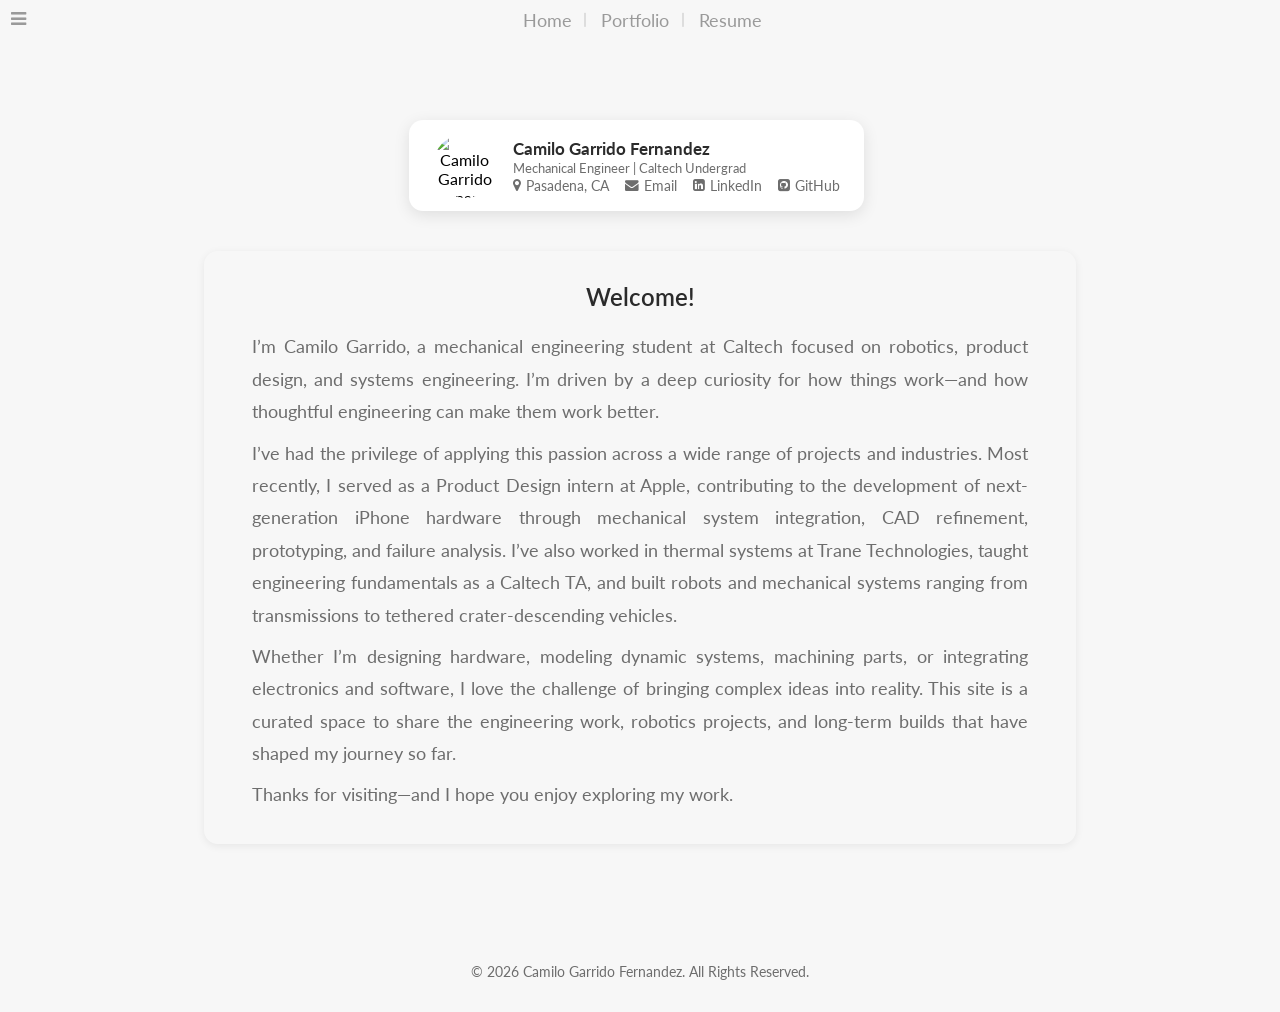
==== commit 1ace76a6: "cleaned up resume page, footers, and contact modal" ====
--- a/index.html
+++ b/index.html
@@ -21,7 +21,7 @@
             <li><a href="index.html">Home</a></li>
             <li><a href="portfolio.html">Portfolio</a></li>
             <li><a href="resume.html">Resume</a></li>
-            <li><a href="interests.html">Personal</a></li>
+            <!-- <li><a href="interests.html">Personal</a></li> -->
         </ul>
     </div>
     
@@ -32,13 +32,17 @@
                 <div id="profile">
 
                     <div id="profile-collapsed">
-                        <img id="headshot-collapsed" src="media/headshot.jpg" />
+                        <img id="headshot-collapsed" src="media/headshot.jpg" alt="Camilo Garrido Fernandez" />
                         <div class="profile-text-mobile">
-                            <h2 id="name-mobile">Camilo Garrido</h2>
-                            <h2 id="name-mobile">Fernandez</h2>
-                            <h3 id="headline-mobile">Mechanical Engineer</h3>
+                            <h2 id="name-mobile">Camilo Garrido Fernandez</h2>
+                            <h3 id="headline-mobile">Mechanical Engineer  |  Caltech Undergrad</h3>
+                            <ul id="contact-bar-mobile">
+                                <li id="location"><p><i class="fa fa-map-marker"></i> Pasadena, CA</p></li>
+                                <li id=""email><a href="mailto:cgarrido@caltech.edu"><i class="fa fa-envelope"></i> Email</a></li>
+                                <li id="linkedin"><a target="_blank" href="https://www.linkedin.com/in/camilo-garrido"><i class="fa fa-linkedin-square"></i> LinkedIn</a></li>
+                                <li id="github"><a target="_blank" href="https://github.com/Camilo-Garrido"><i class="fa fa-github-square"></i> GitHub</a></li>
+                            </ul>
                         </div>
-                        <button id="connect-button">Connect</button>
                     </div>
 
                     <img id="headshot" src="media/headshot.jpg" />
--- a/styles.css
+++ b/styles.css
@@ -40,22 +40,34 @@
     --img-height: 180px;
 }
 
-html, body {
-    height: 100%;
+html {
+    min-height: 100%;
     margin: 0;
     padding: 0;
 }
 
 body {
+    /* min-height: 100vh; */
+    margin: 0;
+    padding: 0;
     font-family: Lato, Arial;
     display: flex;
     flex-direction: column;
     background-color: var(--bg);
+    overflow-x: hidden;
+}
+
+/* ─────────────────────────── COLLAPSED PROFILE CARD (index mobile) ────── */
+
+/* Shown in mobile via @media; hidden on desktop below */
+#profile-collapsed-landscape {
+    display: none;
 }
 
 main {
     flex: 1;
     padding-top: 96px;
+    overflow: hidden;
 }
 
 ul {
@@ -296,9 +308,18 @@
     gap: 2.5em;
     width: 100%;
     max-width: 96em;
-    margin: 2.5em auto 4em auto;
+    margin: 2.5em auto 0 auto;
     padding: 0 3em;
     box-sizing: border-box;
+    overflow: clip;
+}
+
+/* ─────────────────────────────── MAIN ─────────────────────────────── */
+
+main {
+    flex: 1;
+    padding-top: 96px;
+    padding-bottom: 4em;
 }
 
 /* ─────────────────────────── PROJECT CARD ─────────────────────────── */
@@ -316,8 +337,8 @@
 }
 
 .project-title {
-    font-size: 20px;
-    font-weight: 700;
+    font-size: 22px;
+    font-weight: 800;
     color: var(--text-primary);
     margin: 0 0 0.1em 0;
     padding: 0 0 0.55em 0;
@@ -452,7 +473,7 @@
     bottom: 0;
     display: flex;
     flex-direction: row;
-    overflow-x: hidden;
+    overflow: hidden;
     scroll-snap-type: none;
     scrollbar-width: none;
     -ms-overflow-style: none;
@@ -527,17 +548,22 @@
 }
 
 .carousel-dots {
+    display: flex;
     position: absolute;
     bottom: 6px;
     left: 0;
     right: 0;
     text-align: center;
-    padding: 3px 0;
+    height: 16px;
+    width: fit-content;
+    margin: auto;
+    padding: 0;
+    border-radius: 8px;
     z-index: 3;
     opacity: 0;
     pointer-events: none;
     transition: opacity 0.25s ease;
-    background: transparent;
+    background: rgba(255, 255, 255, 0.75);
 }
 
 .carousel-container:hover .carousel-dots {
@@ -545,25 +571,25 @@
 }
 
 .dot {
-    height: 7px;
-    width: 7px;
-    margin: 0 4px;
-    background-color: rgba(255, 255, 255, 0.60);
+    height: 8px;
+    width: 8px;
+    margin: auto 4px;
+    background-color: #bbb;
     border-radius: 50%;
     display: inline-block;
     transition: background-color 0.15s ease;
-    box-shadow: 0 1px 3px rgba(0,0,0,0.30);
+    box-shadow: 0 1px 2px rgba(0,0,0,0.15);
 }
 
 .dot.active {
-    background-color: rgba(255, 255, 255, 0.95);
+    background-color: #555;
 }
 
 /* ─────────────────────────── SECTION LABELS & TEXT ─────────────────────────── */
 
 .section-label {
-    font-size: 12px;
-    font-weight: 700;
+    font-size: 13px;
+    font-weight: 800;
     color: var(--text-primary);
     margin: 0 0 0.35em 0;
     padding: 0;
@@ -650,6 +676,8 @@
     gap: 5em;
     width: 100%;
     max-width: 75em;
+    padding: 0 3em;
+    box-sizing: border-box;
 }
 
 #profile-wrapper {
@@ -745,7 +773,7 @@
 h4 {
     margin: 1em;
     padding: 0.25em 0;
-    color: white;
+    color: var(--text-secondary);
     font-size: 14px;
     font-weight: 400;
     text-align: center;
@@ -816,6 +844,7 @@
         gap: 2.5em;
         width: 100%;
         max-width: 75em;
+        padding: 0 0.8em;
     }
 
     #profile-wrapper {
@@ -826,7 +855,6 @@
     }
 
     #profile {
-        margin-left: 156.41px;
         display: flex;
         position: static;
         height: fit-content;
@@ -834,24 +862,26 @@
         flex-direction: row;
         flex-wrap: nowrap;
         align-items: center;
-        justify-content: right;
+        justify-content: center;
         gap: 0.5em;
-        transition: margin-left 0.3s ease-in-out;
+        margin-left: 0;
     }
 
     #headshot, #name, #headline { display: none; }
 
+    /* New landscape-style collapsed card */
     #profile-collapsed {
         display: flex;
+        flex-direction: row;
+        flex-wrap: wrap;
         align-items: center;
-        justify-content: space-between;
-        margin: 0 auto;
-        width: fit-content;
-        padding: 0.5em 1em;
         gap: 1em;
+        padding: 0.85em 1.5em;
         background-color: var(--surface);
         border-radius: var(--radius-lg);
         box-shadow: var(--shadow-md);
+        width: fit-content;
+        max-width: 90vw;
     }
 
     #headshot-collapsed {
@@ -860,33 +890,50 @@
         height: 4em;
         border-radius: 50%;
         flex-shrink: 0;
+        object-fit: cover;
     }
 
     .profile-text-mobile {
         display: flex;
         flex-direction: column;
         align-items: flex-start;
-    }
-
-    .profile-text-mobile * { text-align: left; text-wrap: nowrap; }
-    #name-mobile     { font-size: 20px; font-weight: 600; overflow: hidden; }
-    #headline-mobile { font-size: 16px; }
-
-    #connect-button {
-        display: block;
-        background-color: var(--text-secondary);
-        color: white;
-        border: none;
-        border-radius: var(--radius-sm);
-        padding: 1em;
-        font-size: 14px;
-        font-weight: 600;
-        cursor: pointer;
-        transition: background-color 0.2s ease;
-        flex-shrink: 0;
-    }
-
-    #connect-button:hover { background-color: var(--text-primary); }
+        gap: 0.1em;
+    }
+
+    .profile-text-mobile * { text-align: left; }
+    #name-mobile     { font-size: 17px; font-weight: 700; color: var(--text-primary); }
+    #headline-mobile { font-size: 13px; font-weight: 400; color: var(--text-secondary); }
+
+    #contact-bar-mobile {
+        display: flex;
+        flex-wrap: wrap;
+        gap: 10px 16px;
+        padding: 0;
+        margin: 0;
+        list-style: none;
+    }
+
+    #profile-wrapper #contact-bar-mobile li p,
+    #contact-bar-mobile li a {
+        font-size: 0.85rem;
+        color: var(--text-secondary);
+        text-decoration: none;
+        display: flex;
+        align-items: center;
+        gap: 5px;
+        transition: color 0.2s;
+    }
+
+    #contact-bar-mobile li p {
+        color: var(--text-muted);
+        font-size: 0.85rem;
+    }
+
+    #contact-bar-mobile a:hover { color: var(--text-primary); }
+
+    /* Hide old connect/contact elements completely on index mobile */
+    #connect-button { display: none !important; }
+    #contact-box    { display: none !important; }
 
     .content {
         margin: 0 auto;
@@ -897,30 +944,6 @@
 
     .text-box, .pdf-container { box-shadow: var(--shadow-sm); }
 
-    #contact-box {
-        margin-top: 0;
-        width: fit-content;
-        height: fit-content;
-        max-width: 90vw;
-        flex-shrink: 0;
-        opacity: 0;
-        visibility: hidden;
-        pointer-events: none;
-        z-index: 11;
-    }
-
-    #contact-box li { padding: 0; font-size: 14px; text-wrap: nowrap; }
-
-    body.is-connected #contact-box {
-        transition: opacity 0.6s ease-in-out, transform 0.6s ease-in-out;
-        opacity: 1;
-        visibility: visible;
-        pointer-events: auto;
-    }
-
-    body.is-connected #profile           { margin-left: 0; }
-    body.is-connected #profile-collapsed  { margin: 0; }
-    body.is-connected #connect-button    { background-color: var(--text-primary); }
 
     .portfolio-feed { padding: 0 0.8em; gap: 1.6em; }
     .project-card   { padding: 1.4em 1.2em 1.2em 1.2em; }
@@ -946,15 +969,86 @@
     :root { --img-height: 125px; }
 }
 
+/* ─────────────────────────── RESUME ─────────────────────────── */
+
+#resume-container {
+    position: relative;
+    overflow: hidden;
+}
+
+.resume-fs-overlay {
+    position: absolute;
+    top: 15px;
+    right: 15px;
+    z-index: 10;
+    
+    background: rgba(255, 255, 255, 0.9);
+    border: 1px solid var(--border-strong);
+    color: var(--text-primary);
+    padding: 10px 12px;
+    border-radius: var(--radius-md);
+    cursor: pointer;
+    box-shadow: var(--shadow-sm);
+    
+    opacity: 0;
+    transition: opacity 0.3s ease, background 0.2s ease;
+}
+
+#resume-container:hover .resume-fs-overlay {
+    opacity: 1;
+}
+
+.resume-fs-overlay:hover {
+    background: var(--surface);
+    box-shadow: var(--shadow-md);
+}
+
+#resume-container:fullscreen .resume-fs-overlay {
+    opacity: 0.75;
+}
+#resume-container:fullscreen:hover .resume-fs-overlay {
+    opacity: 1;
+}
+
+#resume-container:fullscreen {
+    width: 100vw;
+    height: 100vh;
+    background-color: white;
+    display: flex;
+    justify-content: center;
+    align-items: center;
+    padding: 0;
+    margin: 0;
+}
+
+#resume-container:fullscreen iframe {
+    width: 100%;
+    max-width: 1000px;
+    height: 100%;
+    border: none;
+    box-shadow: 0 0 20px rgba(0,0,0,0.5);
+}
+
+#resume-container:-webkit-full-screen {
+    display: flex;
+    justify-content: center;
+    align-items: center;
+    background-color: var(--surface);
+}
+
 /* ─────────────────────────── FOOTER ─────────────────────────── */
 
+/* hr {
+    width: 100vw;
+    border-top: 1px solid var(--text-secondary);
+} */
+
 footer {
-    margin: 0;
-    padding: 0;
+    flex-shrink: 0;
     height: 5em;
-    border-top: 0.1em solid var(--border-strong);
-    background-color: var(--text-secondary);
+    /* background-color: var(--text-secondary); */
     display: flex;
     justify-content: center;
     align-items: center;
-}+    margin-top: 0; 
+}
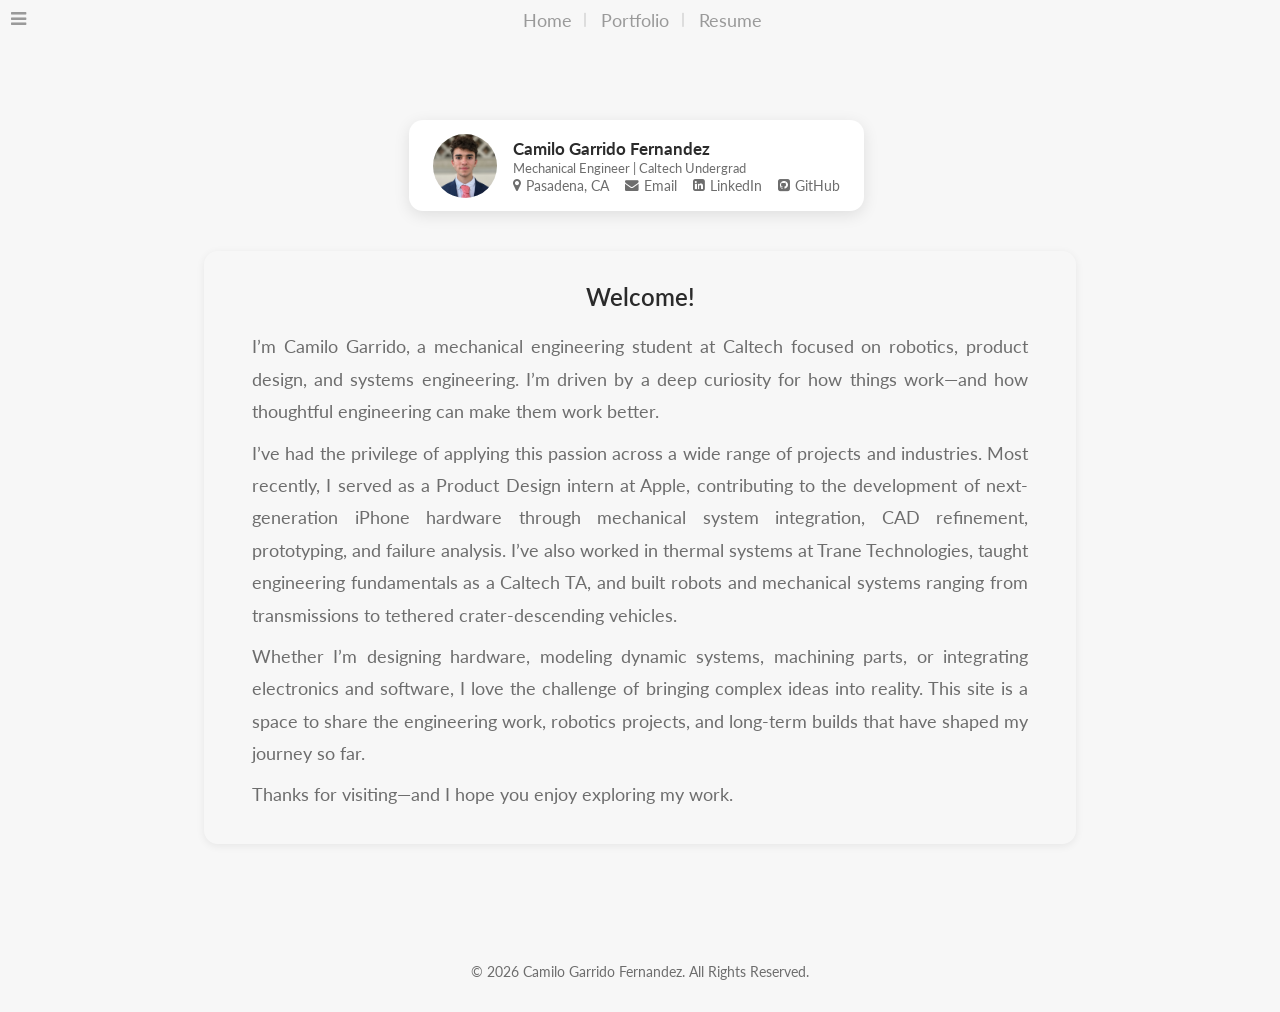
==== commit 27cc9f89: "headshot loading error fix attempt" ====
--- a/index.html
+++ b/index.html
@@ -32,7 +32,7 @@
                 <div id="profile">
 
                     <div id="profile-collapsed">
-                        <img id="headshot-collapsed" src="media/headshot.jpg" alt="Camilo Garrido Fernandez" />
+                        <img id="headshot-collapsed" src="media/headshot.JPG" alt="Camilo Garrido Fernandez" />
                         <div class="profile-text-mobile">
                             <h2 id="name-mobile">Camilo Garrido Fernandez</h2>
                             <h3 id="headline-mobile">Mechanical Engineer  |  Caltech Undergrad</h3>
@@ -45,7 +45,7 @@
                         </div>
                     </div>
 
-                    <img id="headshot" src="media/headshot.jpg" />
+                    <img id="headshot" src="media/headshot.JPG" />
 
                     <div id="profile-overview">
                         <h2 id="name">Camilo Garrido Fernandez</h2>
@@ -80,7 +80,7 @@
                     <h1>Welcome!</h1>
                     <p>I’m Camilo Garrido, a mechanical engineering student at Caltech focused on robotics, product design, and systems engineering. I’m driven by a deep curiosity for how things work—and how thoughtful engineering can make them work better.</p>
                     <p>I’ve had the privilege of applying this passion across a wide range of projects and industries. Most recently, I served as a Product Design intern at Apple, contributing to the development of next-generation iPhone hardware through mechanical system integration, CAD refinement, prototyping, and failure analysis. I’ve also worked in thermal systems at Trane Technologies, taught engineering fundamentals as a Caltech TA, and built robots and mechanical systems ranging from transmissions to tethered crater-descending vehicles.</p>
-                    <p>Whether I’m designing hardware, modeling dynamic systems, machining parts, or integrating electronics and software, I love the challenge of bringing complex ideas into reality. This site is a curated space to share the engineering work, robotics projects, and long-term builds that have shaped my journey so far.</p>
+                    <p>Whether I’m designing hardware, modeling dynamic systems, machining parts, or integrating electronics and software, I love the challenge of bringing complex ideas into reality. This site is a space to share the engineering work, robotics projects, and long-term builds that have shaped my journey so far.</p>
                     <p>Thanks for visiting—and I hope you enjoy exploring my work.</p>
                 </div>
             </div>
